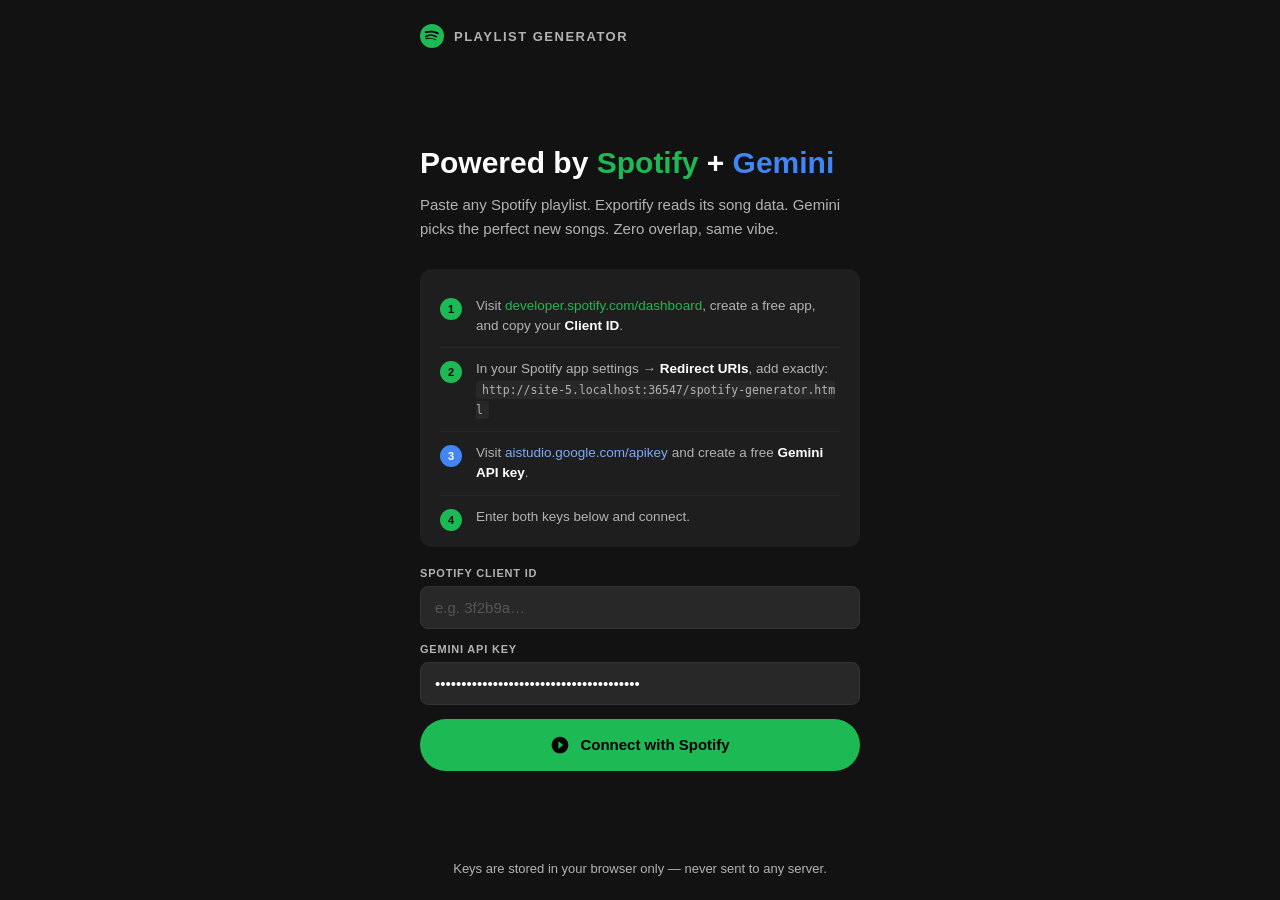
==== spotify-generator.html @ bce6cfad "Pre-populate default Gemini API key Seeds localStorage with the default key on first load so users d" ====
<!DOCTYPE html>
<html lang="en">
<head>
  <meta charset="UTF-8" />
  <meta name="viewport" content="width=device-width, initial-scale=1.0, maximum-scale=1.0" />
  <title>Spotify Playlist Generator</title>
  <style>
    :root {
      --green: #1DB954;
      --green-dark: #17a349;
      --blue: #4285f4;
      --bg: #121212;
      --surface: #1e1e1e;
      --surface2: #282828;
      --surface3: #333;
      --text: #ffffff;
      --text-muted: #b3b3b3;
      --radius: 12px;
    }

    * { box-sizing: border-box; margin: 0; padding: 0; }

    body {
      font-family: -apple-system, BlinkMacSystemFont, 'Segoe UI', Roboto, sans-serif;
      background: var(--bg);
      color: var(--text);
      min-height: 100vh;
      -webkit-font-smoothing: antialiased;
    }

    .screen {
      display: none;
      flex-direction: column;
      min-height: 100vh;
      padding: 24px 20px;
      max-width: 480px;
      margin: 0 auto;
    }
    .screen.active { display: flex; }

    .logo {
      display: flex;
      align-items: center;
      gap: 10px;
      margin-bottom: 8px;
    }
    .logo-text {
      font-size: 13px;
      font-weight: 700;
      letter-spacing: 1.5px;
      text-transform: uppercase;
      color: var(--text-muted);
    }

    .hero {
      flex: 1;
      display: flex;
      flex-direction: column;
      justify-content: center;
      padding: 24px 0;
    }
    .hero h1 {
      font-size: 30px;
      font-weight: 800;
      line-height: 1.15;
      margin-bottom: 12px;
    }
    .hero h1 .sp { color: var(--green); }
    .hero h1 .gm { color: var(--blue); }
    .hero p {
      color: var(--text-muted);
      font-size: 15px;
      line-height: 1.6;
      margin-bottom: 28px;
    }

    .btn {
      display: flex;
      align-items: center;
      justify-content: center;
      gap: 10px;
      width: 100%;
      padding: 16px 24px;
      border-radius: 50px;
      border: none;
      font-size: 15px;
      font-weight: 700;
      cursor: pointer;
      transition: transform 0.1s, opacity 0.2s, background 0.2s;
      -webkit-tap-highlight-color: transparent;
    }
    .btn:active { transform: scale(0.97); }
    .btn-green { background: var(--green); color: #000; }
    .btn-green:hover { background: var(--green-dark); }
    .btn-outline {
      background: transparent;
      color: var(--text);
      border: 2px solid var(--surface3);
    }
    .btn-outline:hover { border-color: var(--text-muted); }
    .btn:disabled { opacity: 0.4; cursor: not-allowed; }

    /* Setup card */
    .setup-card {
      background: var(--surface);
      border-radius: var(--radius);
      padding: 16px 20px;
      margin-bottom: 20px;
    }
    .setup-step {
      display: flex;
      gap: 14px;
      align-items: flex-start;
      padding: 11px 0;
      border-bottom: 1px solid var(--surface2);
    }
    .setup-step:last-child { border-bottom: none; padding-bottom: 0; }
    .step-num {
      width: 22px;
      height: 22px;
      border-radius: 50%;
      background: var(--green);
      color: #000;
      font-size: 11px;
      font-weight: 800;
      display: flex;
      align-items: center;
      justify-content: center;
      flex-shrink: 0;
      margin-top: 2px;
    }
    .step-num.blue { background: var(--blue); color: #fff; }
    .step-text { font-size: 13.5px; line-height: 1.5; color: var(--text-muted); }
    .step-text strong { color: var(--text); }
    .step-text a { color: var(--green); text-decoration: none; }
    .step-text a.blue-link { color: #7baaf7; }
    .step-text code {
      background: var(--surface2);
      padding: 2px 6px;
      border-radius: 4px;
      font-size: 11.5px;
      font-family: monospace;
      word-break: break-all;
    }

    .field { margin-bottom: 14px; }
    .field label {
      display: block;
      font-size: 11px;
      font-weight: 700;
      letter-spacing: 0.8px;
      text-transform: uppercase;
      color: var(--text-muted);
      margin-bottom: 7px;
    }
    .field input, .field select {
      width: 100%;
      background: var(--surface2);
      border: 1.5px solid var(--surface3);
      border-radius: 8px;
      color: var(--text);
      font-size: 15px;
      padding: 12px 14px;
      outline: none;
      transition: border-color 0.2s;
    }
    .field input:focus, .field select:focus { border-color: var(--green); }
    .field input::placeholder { color: #555; }

    /* Progress */
    .progress-wrap {
      background: var(--surface2);
      border-radius: 4px;
      overflow: hidden;
      height: 4px;
      margin-bottom: 10px;
      width: 100%;
    }
    .progress-bar {
      height: 100%;
      background: linear-gradient(90deg, var(--green), var(--blue));
      border-radius: 4px;
      transition: width 0.5s ease;
      width: 0%;
    }
    .progress-label {
      font-size: 13px;
      color: var(--text-muted);
      margin-bottom: 8px;
      min-height: 18px;
      text-align: center;
    }

    .spinner {
      width: 48px;
      height: 48px;
      border: 4px solid var(--surface2);
      border-top-color: var(--green);
      border-radius: 50%;
      animation: spin 0.8s linear infinite;
      margin: 32px auto 24px;
    }
    @keyframes spin { to { transform: rotate(360deg); } }

    /* Source badge row */
    .badge-row {
      display: flex;
      gap: 8px;
      align-items: center;
      margin-bottom: 16px;
      flex-wrap: wrap;
    }
    .badge {
      display: flex;
      align-items: center;
      gap: 5px;
      background: var(--surface2);
      border-radius: 50px;
      padding: 4px 10px 4px 6px;
      font-size: 11px;
      font-weight: 600;
      color: var(--text-muted);
    }
    .badge .dot {
      width: 8px; height: 8px; border-radius: 50%;
    }
    .badge .dot.green { background: var(--green); }
    .badge .dot.blue { background: var(--blue); }

    /* Track list */
    .section-title {
      font-size: 11px;
      font-weight: 700;
      letter-spacing: 1px;
      text-transform: uppercase;
      color: var(--text-muted);
      margin-bottom: 10px;
      margin-top: 22px;
    }
    .track-list { list-style: none; }
    .track-item {
      display: flex;
      align-items: center;
      gap: 12px;
      padding: 9px 0;
      border-bottom: 1px solid var(--surface2);
    }
    .track-item:last-child { border-bottom: none; }
    .track-num {
      font-size: 12px;
      color: var(--text-muted);
      width: 20px;
      text-align: right;
      flex-shrink: 0;
    }
    .track-art {
      width: 44px; height: 44px;
      border-radius: 4px;
      object-fit: cover;
      background: var(--surface3);
      flex-shrink: 0;
    }
    .track-art-placeholder {
      width: 44px; height: 44px;
      border-radius: 4px;
      background: var(--surface3);
      display: flex;
      align-items: center;
      justify-content: center;
      flex-shrink: 0;
    }
    .track-item.not-found .track-art-placeholder { background: #1a1a1a; border: 1px dashed var(--surface3); }
    .track-info { flex: 1; min-width: 0; }
    .track-name {
      font-size: 14px;
      font-weight: 600;
      white-space: nowrap;
      overflow: hidden;
      text-overflow: ellipsis;
    }
    .track-item.not-found .track-name { color: var(--text-muted); }
    .track-artist {
      font-size: 12px;
      color: var(--text-muted);
      white-space: nowrap;
      overflow: hidden;
      text-overflow: ellipsis;
      margin-top: 2px;
    }
    .track-duration { font-size: 12px; color: var(--text-muted); flex-shrink: 0; }
    .not-found-badge {
      font-size: 10px;
      color: #666;
      background: var(--surface2);
      border-radius: 4px;
      padding: 2px 6px;
      flex-shrink: 0;
    }

    /* Playlist header card */
    .playlist-card {
      background: var(--surface);
      border-radius: var(--radius);
      padding: 14px;
      display: flex;
      gap: 14px;
      align-items: center;
    }
    .playlist-art {
      width: 68px; height: 68px;
      border-radius: 8px;
      object-fit: cover;
      background: var(--surface3);
      flex-shrink: 0;
    }
    .playlist-info h2 { font-size: 17px; font-weight: 800; line-height: 1.2; margin-bottom: 4px; }
    .playlist-info p { font-size: 13px; color: var(--text-muted); }

    /* Vibe tags */
    .vibe-tags { display: flex; flex-wrap: wrap; gap: 7px; margin: 14px 0; }
    .vibe-tag {
      border-radius: 50px;
      padding: 4px 11px;
      font-size: 12px;
      font-weight: 600;
    }
    .vibe-tag.genre { background: var(--surface2); color: var(--green); }
    .vibe-tag.mood { background: var(--surface2); color: #7baaf7; }

    /* Gemini note */
    .gemini-note {
      background: rgba(66, 133, 244, 0.08);
      border: 1px solid rgba(66, 133, 244, 0.2);
      border-radius: 8px;
      padding: 10px 14px;
      font-size: 13px;
      color: #7baaf7;
      margin-bottom: 4px;
      display: flex;
      gap: 8px;
      align-items: flex-start;
    }

    /* Error */
    .error-banner {
      background: rgba(231, 76, 60, 0.12);
      border: 1px solid rgba(231, 76, 60, 0.35);
      border-radius: 8px;
      padding: 12px 16px;
      font-size: 13.5px;
      color: #ff7070;
      margin-bottom: 14px;
      display: none;
    }
    .error-banner.visible { display: block; }

    /* Toast */
    .toast {
      position: fixed;
      bottom: 24px;
      left: 50%;
      transform: translateX(-50%) translateY(100px);
      background: var(--green);
      color: #000;
      font-weight: 700;
      font-size: 14px;
      padding: 12px 24px;
      border-radius: 50px;
      transition: transform 0.3s ease;
      z-index: 999;
      white-space: nowrap;
    }
    .toast.show { transform: translateX(-50%) translateY(0); }

    .divider { height: 1px; background: var(--surface2); margin: 18px 0; }
    .text-center { text-align: center; }
    .text-muted { color: var(--text-muted); font-size: 13px; }
    .gap-10 { display: flex; flex-direction: column; gap: 10px; }

    .back-btn {
      background: none; border: none;
      color: var(--text-muted);
      font-size: 14px; cursor: pointer;
      display: flex; align-items: center; gap: 6px;
      padding: 0; margin-bottom: 20px;
    }
    .back-btn:hover { color: var(--text); }

    .scrollable { flex: 1; overflow-y: auto; -webkit-overflow-scrolling: touch; }

    .sticky-bottom {
      position: sticky;
      bottom: 0;
      background: linear-gradient(transparent, var(--bg) 30%);
      padding: 14px 0 24px;
      margin-top: 8px;
    }
    .result-actions { display: flex; flex-direction: column; gap: 10px; }
  </style>
</head>
<body>

<!-- ══════════════════════════════════════════════
     SCREEN 1: SETUP
═══════════════════════════════════════════════ -->
<div id="screen-setup" class="screen">
  <div class="logo">
    <svg width="24" height="24" viewBox="0 0 24 24" fill="none">
      <circle cx="12" cy="12" r="12" fill="#1DB954"/>
      <path d="M17.5 10.2c-3.2-1.9-8.4-2.1-11.4-1.1-.5.1-1-.1-1.2-.6-.1-.5.1-1 .6-1.2 3.5-1.1 9.2-.9 12.9 1.3.4.3.6.8.3 1.3-.3.4-.8.6-1.2.3zM17.2 13.1c-.2.4-.7.5-1.1.3-2.7-1.6-6.8-2.1-10-.1-.4.2-.9 0-1.1-.4-.2-.4 0-.9.4-1.1 3.6-2.2 8.2-1.6 11.3.2.4.2.5.7.5 1.1zM16 15.9c-.2.3-.6.4-.9.2-2.3-1.4-5.3-1.7-8.7-.9-.3.1-.7-.1-.8-.4-.1-.3.1-.7.4-.8 3.8-.8 7 .5 9.6 1 .3.2.5.6.4.9z" fill="#000"/>
    </svg>
    <span class="logo-text">Playlist Generator</span>
  </div>

  <div class="hero">
    <h1>Powered by <span class="sp">Spotify</span> + <span class="gm">Gemini</span></h1>
    <p>Paste any Spotify playlist. Exportify reads its song data. Gemini picks the perfect new songs. Zero overlap, same vibe.</p>

    <div id="setup-error" class="error-banner"></div>

    <div class="setup-card">
      <div class="setup-step">
        <div class="step-num">1</div>
        <div class="step-text">
          Visit <a href="https://developer.spotify.com/dashboard" target="_blank">developer.spotify.com/dashboard</a>, create a free app, and copy your <strong>Client ID</strong>.
        </div>
      </div>
      <div class="setup-step">
        <div class="step-num">2</div>
        <div class="step-text">
          In your Spotify app settings → <strong>Redirect URIs</strong>, add exactly:<br />
          <code id="redirect-uri-display"></code>
        </div>
      </div>
      <div class="setup-step">
        <div class="step-num blue">3</div>
        <div class="step-text">
          Visit <a class="blue-link" href="https://aistudio.google.com/apikey" target="_blank">aistudio.google.com/apikey</a> and create a free <strong>Gemini API key</strong>.
        </div>
      </div>
      <div class="setup-step">
        <div class="step-num">4</div>
        <div class="step-text">
          Enter both keys below and connect.
        </div>
      </div>
    </div>

    <div class="field">
      <label>Spotify Client ID</label>
      <input id="client-id-input" type="text" placeholder="e.g. 3f2b9a…"
        autocomplete="off" autocorrect="off" autocapitalize="none" spellcheck="false" />
    </div>

    <div class="field">
      <label>Gemini API Key</label>
      <input id="gemini-key-input" type="password" placeholder="AIza…"
        autocomplete="off" autocorrect="off" autocapitalize="none" spellcheck="false" />
    </div>

    <button class="btn btn-green" onclick="startAuth()">
      <svg width="20" height="20" viewBox="0 0 24 24" fill="currentColor"><path d="M12 2C6.48 2 2 6.48 2 12s4.48 10 10 10 10-4.48 10-10S17.52 2 12 2zm-2 14.5v-9l6 4.5-6 4.5z"/></svg>
      Connect with Spotify
    </button>
  </div>

  <p class="text-muted text-center">Keys are stored in your browser only — never sent to any server.</p>
</div>

<!-- ══════════════════════════════════════════════
     SCREEN 2: MAIN
═══════════════════════════════════════════════ -->
<div id="screen-main" class="screen">
  <div class="logo">
    <svg width="24" height="24" viewBox="0 0 24 24" fill="none">
      <circle cx="12" cy="12" r="12" fill="#1DB954"/>
      <path d="M17.5 10.2c-3.2-1.9-8.4-2.1-11.4-1.1-.5.1-1-.1-1.2-.6-.1-.5.1-1 .6-1.2 3.5-1.1 9.2-.9 12.9 1.3.4.3.6.8.3 1.3-.3.4-.8.6-1.2.3zM17.2 13.1c-.2.4-.7.5-1.1.3-2.7-1.6-6.8-2.1-10-.1-.4.2-.9 0-1.1-.4-.2-.4 0-.9.4-1.1 3.6-2.2 8.2-1.6 11.3.2.4.2.5.7.5 1.1zM16 15.9c-.2.3-.6.4-.9.2-2.3-1.4-5.3-1.7-8.7-.9-.3.1-.7-.1-.8-.4-.1-.3.1-.7.4-.8 3.8-.8 7 .5 9.6 1 .3.2.5.6.4.9z" fill="#000"/>
    </svg>
    <span class="logo-text">Playlist Generator</span>
  </div>

  <div class="hero">
    <h1>Paste your <span class="sp">Spotify</span> playlist</h1>
    <p>Exportify reads every song's genres and audio fingerprint. Gemini then picks fresh songs with the same feel.</p>

    <div id="main-error" class="error-banner"></div>

    <div class="field">
      <label>Playlist URL or ID</label>
      <input id="playlist-input" type="url"
        placeholder="https://open.spotify.com/playlist/…"
        autocomplete="off" autocorrect="off" autocapitalize="none" spellcheck="false" />
    </div>

    <div class="field">
      <label>New playlist size</label>
      <select id="playlist-size">
        <option value="15">15 songs</option>
        <option value="20">20 songs</option>
        <option value="30" selected>30 songs</option>
        <option value="50">50 songs</option>
      </select>
    </div>

    <button class="btn btn-green" onclick="generate()">
      <svg width="20" height="20" viewBox="0 0 24 24" fill="currentColor"><path d="M12 4V1L8 5l4 4V6c3.31 0 6 2.69 6 6 0 1.01-.25 1.97-.7 2.8l1.46 1.46C19.54 15.03 20 13.57 20 12c0-4.42-3.58-8-8-8zm0 14c-3.31 0-6-2.69-6-6 0-1.01.25-1.97.7-2.8L5.24 7.74C4.46 8.97 4 10.43 4 12c0 4.42 3.58 8 8 8v3l4-4-4-4v3z"/></svg>
      Generate with Gemini
    </button>
  </div>

  <div class="divider"></div>
  <button class="btn btn-outline" onclick="logout()">Disconnect Account</button>
  <br />
  <p class="text-muted text-center">Logged in as <span id="user-display">…</span></p>
</div>

<!-- ══════════════════════════════════════════════
     SCREEN 3: LOADING
═══════════════════════════════════════════════ -->
<div id="screen-loading" class="screen">
  <div style="flex:1;display:flex;flex-direction:column;justify-content:center;align-items:center;">
    <div class="spinner"></div>
    <h2 style="font-size:19px;margin-bottom:16px;text-align:center;">Working on it…</h2>
    <div class="progress-wrap"><div id="progress-bar" class="progress-bar"></div></div>
    <p id="progress-label" class="progress-label">Starting…</p>
  </div>
</div>

<!-- ══════════════════════════════════════════════
     SCREEN 4: RESULTS
═══════════════════════════════════════════════ -->
<div id="screen-results" class="screen" style="padding-bottom:0">
  <button class="back-btn" onclick="showScreen('main')">
    <svg width="16" height="16" viewBox="0 0 24 24" fill="currentColor"><path d="M20 11H7.83l5.59-5.59L12 4l-8 8 8 8 1.41-1.41L7.83 13H20v-2z"/></svg>
    Back
  </button>

  <div class="scrollable">
    <div class="section-title">Original Playlist</div>
    <div id="source-playlist-card" class="playlist-card"></div>

    <div class="badge-row" style="margin-top:14px">
      <span class="badge"><span class="dot green"></span>Exportify data</span>
      <span class="badge"><span class="dot blue"></span>Gemini recommendations</span>
    </div>

    <div class="section-title">Detected Vibe</div>
    <div id="vibe-tags" class="vibe-tags"></div>

    <div class="section-title">Your New Playlist (<span id="result-count">0</span> songs)</div>
    <div id="result-error" class="error-banner"></div>
    <div id="gemini-note" class="gemini-note" style="display:none">
      <svg width="16" height="16" viewBox="0 0 24 24" fill="currentColor" style="flex-shrink:0;margin-top:1px"><path d="M12 2C6.48 2 2 6.48 2 12s4.48 10 10 10 10-4.48 10-10S17.52 2 12 2zm1 15h-2v-6h2v6zm0-8h-2V7h2v2z"/></svg>
      <span id="gemini-note-text"></span>
    </div>
    <ul id="result-track-list" class="track-list"></ul>

    <div class="sticky-bottom">
      <div class="result-actions">
        <button class="btn btn-green" id="save-btn" onclick="savePlaylist()">
          <svg width="18" height="18" viewBox="0 0 24 24" fill="currentColor"><path d="M17 3H5c-1.11 0-2 .9-2 2v14c0 1.1.89 2 2 2h14c1.1 0 2-.9 2-2V7l-4-4zm-5 16c-1.66 0-3-1.34-3-3s1.34-3 3-3 3 1.34 3 3-1.34 3-3 3zm3-10H5V5h10v4z"/></svg>
          Save to Spotify
        </button>
        <button class="btn btn-outline" onclick="generate()">
          <svg width="18" height="18" viewBox="0 0 24 24" fill="currentColor"><path d="M12 4V1L8 5l4 4V6c3.31 0 6 2.69 6 6 0 1.01-.25 1.97-.7 2.8l1.46 1.46C19.54 15.03 20 13.57 20 12c0-4.42-3.58-8-8-8zm0 14c-3.31 0-6-2.69-6-6 0-1.01.25-1.97.7-2.8L5.24 7.74C4.46 8.97 4 10.43 4 12c0 4.42 3.58 8 8 8v3l4-4-4-4v3z"/></svg>
          Regenerate
        </button>
      </div>
    </div>
  </div>
</div>

<div id="toast" class="toast"></div>

<script>
// ══════════════════════════════════════════════
//  Constants
// ══════════════════════════════════════════════
const SCOPES = [
  'playlist-read-private',
  'playlist-read-collaborative',
  'playlist-modify-public',
  'playlist-modify-private',
  'user-read-private',
  'user-read-email',
].join(' ');

const REDIRECT_URI = window.location.origin + window.location.pathname;
const SP_API = 'https://api.spotify.com/v1';
const GEMINI_MODEL = 'gemini-2.0-flash';

let appState = {
  userId: null,
  sourcePlaylist: null,
  generatedTracks: [],   // Spotify track objects (found ones)
  allRecommended: [],    // raw Gemini output [{title,artist}]
};

// ══════════════════════════════════════════════
//  Screen management
// ══════════════════════════════════════════════
function showScreen(id) {
  document.querySelectorAll('.screen').forEach(s => s.classList.remove('active'));
  document.getElementById('screen-' + id).classList.add('active');
  window.scrollTo(0, 0);
}

// ══════════════════════════════════════════════
//  PKCE helpers
// ══════════════════════════════════════════════
function b64url(buf) {
  return btoa(String.fromCharCode(...new Uint8Array(buf)))
    .replace(/\+/g, '-').replace(/\//g, '_').replace(/=/g, '');
}
async function codeVerifier() { return b64url(crypto.getRandomValues(new Uint8Array(64))); }
async function codeChallenge(v) {
  return b64url(await crypto.subtle.digest('SHA-256', new TextEncoder().encode(v)));
}

// ══════════════════════════════════════════════
//  Spotify Auth (PKCE)
// ══════════════════════════════════════════════
async function startAuth() {
  const clientId = document.getElementById('client-id-input').value.trim();
  const geminiKey = document.getElementById('gemini-key-input').value.trim();
  clearError('setup-error');

  if (!clientId) { showError('setup-error', 'Please enter your Spotify Client ID.'); return; }
  if (!geminiKey) { showError('setup-error', 'Please enter your Gemini API Key.'); return; }

  localStorage.setItem('sp_client_id', clientId);
  localStorage.setItem('gemini_api_key', geminiKey);

  const verifier = await codeVerifier();
  const challenge = await codeChallenge(verifier);
  const st = b64url(crypto.getRandomValues(new Uint8Array(16)));
  sessionStorage.setItem('sp_verifier', verifier);
  sessionStorage.setItem('sp_state', st);

  const p = new URLSearchParams({
    client_id: clientId, response_type: 'code', redirect_uri: REDIRECT_URI,
    scope: SCOPES, state: st, code_challenge_method: 'S256', code_challenge: challenge,
  });
  window.location.href = 'https://accounts.spotify.com/authorize?' + p;
}

async function exchangeCode(code) {
  const res = await fetch('https://accounts.spotify.com/api/token', {
    method: 'POST',
    headers: { 'Content-Type': 'application/x-www-form-urlencoded' },
    body: new URLSearchParams({
      client_id: localStorage.getItem('sp_client_id'),
      grant_type: 'authorization_code',
      code, redirect_uri: REDIRECT_URI,
      code_verifier: sessionStorage.getItem('sp_verifier'),
    }),
  });
  if (!res.ok) throw new Error('Token exchange failed');
  return res.json();
}

async function doRefresh(refreshTok) {
  const res = await fetch('https://accounts.spotify.com/api/token', {
    method: 'POST',
    headers: { 'Content-Type': 'application/x-www-form-urlencoded' },
    body: new URLSearchParams({
      grant_type: 'refresh_token', refresh_token: refreshTok,
      client_id: localStorage.getItem('sp_client_id'),
    }),
  });
  if (!res.ok) throw new Error('Token refresh failed');
  return res.json();
}

function saveTokens(data) {
  localStorage.setItem('sp_access_token', data.access_token);
  if (data.refresh_token) localStorage.setItem('sp_refresh_token', data.refresh_token);
  localStorage.setItem('sp_token_expires', Date.now() + data.expires_in * 1000);
}

async function getToken() {
  if (Date.now() < parseInt(localStorage.getItem('sp_token_expires') || 0) - 30000) {
    return localStorage.getItem('sp_access_token');
  }
  const rt = localStorage.getItem('sp_refresh_token');
  if (!rt) return null;
  const data = await doRefresh(rt);
  saveTokens(data);
  return data.access_token;
}

function logout() {
  ['sp_access_token', 'sp_refresh_token', 'sp_token_expires'].forEach(k => localStorage.removeItem(k));
  showScreen('setup');
}

// ══════════════════════════════════════════════
//  Spotify API wrapper
// ══════════════════════════════════════════════
async function spApi(path, opts = {}) {
  const token = await getToken();
  if (!token) throw new Error('Not authenticated');
  const res = await fetch(SP_API + path, {
    ...opts,
    headers: { Authorization: 'Bearer ' + token, 'Content-Type': 'application/json', ...(opts.headers || {}) },
  });
  if (res.status === 401) { logout(); throw new Error('Session expired — please reconnect.'); }
  if (!res.ok) {
    const e = await res.json().catch(() => ({}));
    throw new Error(e.error?.message || `Spotify API error ${res.status}`);
  }
  if (res.status === 204) return null;
  return res.json();
}

// ══════════════════════════════════════════════
//  Exportify — fetch rich CSV playlist data
// ══════════════════════════════════════════════
async function fetchFromExportify(playlistId) {
  const token = await getToken();
  const res = await fetch(`https://exportify.net/api/playlists/${playlistId}/tracks`, {
    headers: { Authorization: 'Bearer ' + token },
  });
  if (!res.ok) throw new Error(`Exportify responded with ${res.status}`);
  return res.text();
}

// Proper CSV parser (handles quoted fields with commas/newlines)
function parseCSV(csv) {
  const rows = [];
  let field = '', row = [], inQuotes = false;
  for (let i = 0; i < csv.length; i++) {
    const ch = csv[i], next = csv[i + 1];
    if (inQuotes) {
      if (ch === '"' && next === '"') { field += '"'; i++; }
      else if (ch === '"') { inQuotes = false; }
      else { field += ch; }
    } else {
      if (ch === '"') { inQuotes = true; }
      else if (ch === ',') { row.push(field); field = ''; }
      else if (ch === '\n') { row.push(field); rows.push(row); row = []; field = ''; }
      else if (ch === '\r') { /* skip */ }
      else { field += ch; }
    }
  }
  if (field || row.length) { row.push(field); rows.push(row); }
  return rows;
}

function exportifyCSVToTracks(csv) {
  const rows = parseCSV(csv.trim());
  if (rows.length < 2) return [];
  const headers = rows[0].map(h => h.trim());
  const idx = h => headers.indexOf(h);

  return rows.slice(1).map(row => ({
    spotifyUri:      row[idx('Spotify URI')] || '',
    trackName:       row[idx('Track Name')] || '',
    artists:         row[idx('Artist Name(s)')] || '',
    albumName:       row[idx('Album Name')] || '',
    durationMs:      parseInt(row[idx('Track Duration (ms)')]) || 0,
    genres:          row[idx('Genres')] || '',
    danceability:    parseFloat(row[idx('Danceability')]) || 0,
    energy:          parseFloat(row[idx('Energy')]) || 0,
    valence:         parseFloat(row[idx('Valence')]) || 0,
    acousticness:    parseFloat(row[idx('Acousticness')]) || 0,
    tempo:           parseFloat(row[idx('Tempo')]) || 0,
    speechiness:     parseFloat(row[idx('Speechiness')]) || 0,
    instrumentalness: parseFloat(row[idx('Instrumentalness')]) || 0,
    popularity:      parseInt(row[idx('Popularity')]) || 0,
  })).filter(t => t.trackName);
}

// Fallback: get tracks + audio features directly from Spotify
async function fallbackGetTracks(playlistId) {
  let tracks = [], url = `/playlists/${playlistId}/tracks?limit=50&fields=next,items(track(id,name,artists,album,duration_ms,uri))`;
  while (url) {
    const data = await spApi(url);
    const valid = (data.items || []).filter(i => i.track?.id);
    tracks = tracks.concat(valid.map(i => i.track));
    url = data.next ? data.next.replace(SP_API, '') : null;
  }
  // Get audio features for first 100
  const ids = tracks.slice(0, 100).map(t => t.id);
  const featData = await spApi('/audio-features?ids=' + ids.join(','));
  const featMap = {};
  (featData.audio_features || []).filter(Boolean).forEach(f => { featMap[f.id] = f; });

  return tracks.map(t => {
    const f = featMap[t.id] || {};
    return {
      spotifyUri:      t.uri,
      trackName:       t.name,
      artists:         t.artists.map(a => a.name).join(', '),
      albumName:       t.album?.name || '',
      durationMs:      t.duration_ms,
      genres:          '',
      danceability:    f.danceability || 0,
      energy:          f.energy || 0,
      valence:         f.valence || 0,
      acousticness:    f.acousticness || 0,
      tempo:           f.tempo || 0,
      speechiness:     f.speechiness || 0,
      instrumentalness: f.instrumentalness || 0,
      popularity:      t.popularity || 0,
    };
  });
}

// ══════════════════════════════════════════════
//  Song analysis helpers
// ══════════════════════════════════════════════
function avg(arr) { return arr.length ? arr.reduce((a, b) => a + b, 0) / arr.length : 0; }

function topGenres(tracks, n = 6) {
  const counts = {};
  tracks.forEach(t => {
    if (!t.genres) return;
    t.genres.split(',').forEach(g => {
      g = g.trim().toLowerCase();
      if (g) counts[g] = (counts[g] || 0) + 1;
    });
  });
  return Object.entries(counts)
    .sort((a, b) => b[1] - a[1])
    .slice(0, n)
    .map(([g]) => g);
}

function moodLabels(tracks) {
  const labels = [];
  const e = avg(tracks.map(t => t.energy));
  const d = avg(tracks.map(t => t.danceability));
  const v = avg(tracks.map(t => t.valence));
  const ac = avg(tracks.map(t => t.acousticness));
  const ins = avg(tracks.map(t => t.instrumentalness));
  const bpm = avg(tracks.map(t => t.tempo));
  if (e > 0.7) labels.push('High Energy');
  else if (e < 0.4) labels.push('Chill');
  if (d > 0.7) labels.push('Danceable');
  if (v > 0.7) labels.push('Upbeat');
  else if (v < 0.35) labels.push('Melancholic');
  if (ac > 0.6) labels.push('Acoustic');
  if (ins > 0.5) labels.push('Instrumental');
  if (bpm > 130) labels.push('Fast Tempo');
  else if (bpm < 85) labels.push('Slow Tempo');
  return labels;
}

// ══════════════════════════════════════════════
//  Gemini recommendations
// ══════════════════════════════════════════════
async function askGemini(tracks, playlistName, desiredCount) {
  const apiKey = localStorage.getItem('gemini_api_key');
  if (!apiKey) throw new Error('Gemini API key not found. Please reconnect.');

  // Build a concise song list for the prompt (cap at 60 songs to keep tokens reasonable)
  const sample = tracks.slice(0, 60);
  const songList = sample.map((t, i) => {
    const genres = t.genres ? ` | Genres: ${t.genres.split(',').slice(0,3).map(g=>g.trim()).join(', ')}` : '';
    const features = [
      t.energy      ? `Energy: ${t.energy.toFixed(2)}` : '',
      t.danceability ? `Dance: ${t.danceability.toFixed(2)}` : '',
      t.valence      ? `Mood: ${t.valence.toFixed(2)}` : '',
      t.tempo        ? `${Math.round(t.tempo)} BPM` : '',
    ].filter(Boolean).join(' | ');
    return `${i + 1}. "${t.trackName}" by ${t.artists}${genres}${features ? ' | ' + features : ''}`;
  }).join('\n');

  const avoidList = tracks.map(t => `"${t.trackName}" by ${t.artists}`).join('; ');

  const prompt = `You are an expert music curator. Analyze this Spotify playlist and recommend ${desiredCount} songs with a very similar vibe.

Playlist name: "${playlistName}"

Songs in this playlist:
${songList}

Your task:
- Recommend exactly ${desiredCount} real, existing songs
- Do NOT include any song that appears in the playlist above
- Match the genres, energy level, mood (valence), tempo, and overall feel
- Include a variety of artists (avoid repeating artists already in the list)
- All songs must be real and available on Spotify

Songs to strictly avoid (already in playlist): ${avoidList.slice(0, 2000)}

Return ONLY a valid JSON array — no markdown, no explanation, no extra text:
[{"title": "Song Title", "artist": "Artist Name"}, ...]`;

  const res = await fetch(
    `https://generativelanguage.googleapis.com/v1beta/models/${GEMINI_MODEL}:generateContent?key=${apiKey}`,
    {
      method: 'POST',
      headers: { 'Content-Type': 'application/json' },
      body: JSON.stringify({
        contents: [{ parts: [{ text: prompt }] }],
        generationConfig: {
          temperature: 0.9,
          maxOutputTokens: 4096,
        },
      }),
    }
  );

  if (!res.ok) {
    const err = await res.json().catch(() => ({}));
    throw new Error('Gemini error: ' + (err.error?.message || res.status));
  }

  const data = await res.json();
  const text = data.candidates?.[0]?.content?.parts?.[0]?.text || '';

  // Extract JSON array from response (handle markdown code fences)
  const jsonMatch = text.match(/\[[\s\S]*\]/);
  if (!jsonMatch) throw new Error('Gemini returned an unexpected format. Try again.');

  const recs = JSON.parse(jsonMatch[0]);
  if (!Array.isArray(recs)) throw new Error('Invalid response from Gemini.');
  return recs.filter(r => r.title && r.artist);
}

// ══════════════════════════════════════════════
//  Search Spotify for recommended songs
// ══════════════════════════════════════════════
async function searchSpotify(title, artist) {
  const q = encodeURIComponent(`track:${title} artist:${artist}`);
  const data = await spApi(`/search?q=${q}&type=track&limit=1`);
  return data?.tracks?.items?.[0] || null;
}

async function resolveRecommendations(recs, setProgress, startPct, endPct) {
  const found = [], notFound = [];
  for (let i = 0; i < recs.length; i++) {
    const r = recs[i];
    const pct = startPct + ((i + 1) / recs.length) * (endPct - startPct);
    setProgress(Math.round(pct), `Finding "${r.title}" on Spotify… (${i + 1}/${recs.length})`);
    try {
      const track = await searchSpotify(r.title, r.artist);
      if (track) found.push(track);
      else notFound.push(r);
    } catch (_) {
      notFound.push(r);
    }
  }
  return { found, notFound };
}

// ══════════════════════════════════════════════
//  Parsing helpers
// ══════════════════════════════════════════════
function parsePlaylistId(input) {
  input = input.trim();
  const urlM = input.match(/playlist\/([A-Za-z0-9]+)/);
  if (urlM) return urlM[1];
  const uriM = input.match(/spotify:playlist:([A-Za-z0-9]+)/);
  if (uriM) return uriM[1];
  if (/^[A-Za-z0-9]{15,30}$/.test(input)) return input;
  return null;
}

function msToMin(ms) {
  const s = Math.round(ms / 1000);
  return `${Math.floor(s / 60)}:${String(s % 60).padStart(2, '0')}`;
}

function escHtml(str) {
  return String(str).replace(/&/g,'&amp;').replace(/</g,'&lt;').replace(/>/g,'&gt;').replace(/"/g,'&quot;');
}

// ══════════════════════════════════════════════
//  UI helpers
// ══════════════════════════════════════════════
function showError(id, msg) {
  const el = document.getElementById(id);
  el.textContent = msg; el.classList.add('visible');
}
function clearError(id) {
  const el = document.getElementById(id);
  el.textContent = ''; el.classList.remove('visible');
}
function setProgress(pct, label) {
  document.getElementById('progress-bar').style.width = pct + '%';
  document.getElementById('progress-label').textContent = label;
}
function showToast(msg) {
  const t = document.getElementById('toast');
  t.textContent = msg; t.classList.add('show');
  setTimeout(() => t.classList.remove('show'), 3500);
}

function renderSourceCard(playlist) {
  const img = playlist.images?.[0]?.url;
  const count = playlist.tracks?.total || 0;
  document.getElementById('source-playlist-card').innerHTML = `
    ${img ? `<img class="playlist-art" src="${escHtml(img)}" alt="" />` : ''}
    <div class="playlist-info">
      <h2>${escHtml(playlist.name)}</h2>
      <p>${escHtml(playlist.owner?.display_name || '')} · ${count} songs</p>
    </div>`;
}

function renderVibeTags(tracks) {
  const genres = topGenres(tracks);
  const moods  = moodLabels(tracks);
  const tags   = [
    ...genres.map(g => `<span class="vibe-tag genre">${escHtml(g)}</span>`),
    ...moods.map(m => `<span class="vibe-tag mood">${escHtml(m)}</span>`),
  ];
  document.getElementById('vibe-tags').innerHTML = tags.length
    ? tags.join('')
    : '<span class="vibe-tag mood">Balanced</span>';
}

function renderTrackList(found, notFound) {
  const list = document.getElementById('result-track-list');
  list.innerHTML = '';

  found.forEach((track, i) => {
    const img = track.album?.images?.[0]?.url;
    const artist = track.artists.map(a => a.name).join(', ');
    const li = document.createElement('li');
    li.className = 'track-item';
    li.innerHTML = `
      <span class="track-num">${i + 1}</span>
      ${img
        ? `<img class="track-art" src="${escHtml(img)}" alt="" loading="lazy" />`
        : `<div class="track-art-placeholder"><svg width="18" height="18" viewBox="0 0 24 24" fill="#555"><path d="M12 3v10.55c-.59-.34-1.27-.55-2-.55-2.21 0-4 1.79-4 4s1.79 4 4 4 4-1.79 4-4V7h4V3h-6z"/></svg></div>`}
      <div class="track-info">
        <div class="track-name">${escHtml(track.name)}</div>
        <div class="track-artist">${escHtml(artist)}</div>
      </div>
      <span class="track-duration">${msToMin(track.duration_ms)}</span>`;
    list.appendChild(li);
  });

  // Show not-found songs as greyed-out entries
  notFound.forEach((r, i) => {
    const li = document.createElement('li');
    li.className = 'track-item not-found';
    li.innerHTML = `
      <span class="track-num">${found.length + i + 1}</span>
      <div class="track-art-placeholder">
        <svg width="18" height="18" viewBox="0 0 24 24" fill="#444"><path d="M12 2C6.48 2 2 6.48 2 12s4.48 10 10 10 10-4.48 10-10S17.52 2 12 2zm1 15h-2v-2h2v2zm0-4h-2V7h2v6z"/></svg>
      </div>
      <div class="track-info">
        <div class="track-name">${escHtml(r.title)}</div>
        <div class="track-artist">${escHtml(r.artist)}</div>
      </div>
      <span class="not-found-badge">not found</span>`;
    list.appendChild(li);
  });
}

// ══════════════════════════════════════════════
//  Main generate flow
// ══════════════════════════════════════════════
async function generate() {
  const input = document.getElementById('playlist-input').value;
  const desiredSize = parseInt(document.getElementById('playlist-size').value);
  clearError('main-error');
  clearError('result-error');

  const playlistId = parsePlaylistId(input);
  if (!playlistId) {
    showError('main-error', 'Please enter a valid Spotify playlist URL or ID.');
    return;
  }

  showScreen('loading');
  setProgress(5, 'Fetching playlist…');

  try {
    // 1. Playlist metadata
    const playlist = await spApi(`/playlists/${playlistId}?fields=id,name,images,owner,tracks(total)`);
    appState.sourcePlaylist = playlist;
    renderSourceCard(playlist);
    setProgress(12, `Found "${playlist.name}" — reading song data via Exportify…`);

    // 2. Try Exportify for rich CSV; fall back to direct Spotify API
    let tracks;
    let usedExportify = true;
    try {
      const csv = await fetchFromExportify(playlistId);
      tracks = exportifyCSVToTracks(csv);
      if (tracks.length === 0) throw new Error('Empty CSV from Exportify');
    } catch (exportifyErr) {
      console.warn('Exportify failed, falling back to Spotify API:', exportifyErr);
      usedExportify = false;
      setProgress(15, 'Exportify unavailable — using Spotify API directly…');
      tracks = await fallbackGetTracks(playlistId);
    }

    if (tracks.length === 0) throw new Error('This playlist appears to be empty.');
    setProgress(35, `Analysed ${tracks.length} songs via ${usedExportify ? 'Exportify' : 'Spotify'}. Detecting vibe…`);

    renderVibeTags(tracks);
    setProgress(42, 'Asking Gemini for recommendations…');

    // 3. Ask Gemini
    const geminiRecs = await askGemini(tracks, playlist.name, desiredSize);
    appState.allRecommended = geminiRecs;
    setProgress(65, `Gemini suggested ${geminiRecs.length} songs. Looking them up on Spotify…`);

    // 4. Resolve each recommendation against Spotify search
    const { found, notFound } = await resolveRecommendations(
      geminiRecs, setProgress, 65, 95
    );
    appState.generatedTracks = found;

    // Render
    renderTrackList(found, notFound);
    document.getElementById('result-count').textContent = found.length + notFound.length;

    const noteEl = document.getElementById('gemini-note');
    const noteText = document.getElementById('gemini-note-text');
    if (notFound.length > 0) {
      noteText.textContent = `${notFound.length} Gemini suggestion${notFound.length > 1 ? 's' : ''} couldn't be found on Spotify (shown greyed out below) — they won't be saved.`;
      noteEl.style.display = 'flex';
    } else {
      noteEl.style.display = 'none';
    }

    if (!usedExportify) {
      showError('result-error',
        'Note: Exportify was unreachable (CORS), so genre data was not available. Gemini still used audio features to recommend songs.'
      );
      document.getElementById('result-error').classList.add('visible');
    }

    setProgress(100, 'Done!');
    await new Promise(r => setTimeout(r, 350));
    showScreen('results');

  } catch (err) {
    console.error(err);
    showScreen('main');
    showError('main-error', err.message);
  }
}

// ══════════════════════════════════════════════
//  Save to Spotify
// ══════════════════════════════════════════════
async function savePlaylist() {
  const btn = document.getElementById('save-btn');
  btn.disabled = true;
  btn.textContent = 'Saving…';
  clearError('result-error');

  try {
    const name = `${appState.sourcePlaylist.name} — Gemini Remix`;
    const desc = `Generated by Spotify Playlist Generator using Gemini AI. Similar vibe to "${appState.sourcePlaylist.name}" — all new songs.`;

    const newPl = await spApi(`/users/${appState.userId}/playlists`, {
      method: 'POST',
      body: JSON.stringify({ name, description: desc, public: false }),
    });

    const uris = appState.generatedTracks.map(t => t.uri);
    for (let i = 0; i < uris.length; i += 100) {
      await spApi(`/playlists/${newPl.id}/tracks`, {
        method: 'POST',
        body: JSON.stringify({ uris: uris.slice(i, i + 100) }),
      });
    }

    showToast('Saved to your Spotify!');
    btn.innerHTML = `<svg width="18" height="18" viewBox="0 0 24 24" fill="currentColor"><path d="M9 16.17L4.83 12l-1.42 1.41L9 19 21 7l-1.41-1.41L9 16.17z"/></svg> Saved!`;

  } catch (err) {
    showError('result-error', 'Save failed: ' + err.message);
    btn.disabled = false;
    btn.innerHTML = `<svg width="18" height="18" viewBox="0 0 24 24" fill="currentColor"><path d="M17 3H5c-1.11 0-2 .9-2 2v14c0 1.1.89 2 2 2h14c1.1 0 2-.9 2-2V7l-4-4zm-5 16c-1.66 0-3-1.34-3-3s1.34-3 3-3 3 1.34 3 3-1.34 3-3 3zm3-10H5V5h10v4z"/></svg> Save to Spotify`;
  }
}

// ══════════════════════════════════════════════
//  Bootstrap
// ══════════════════════════════════════════════
document.addEventListener('DOMContentLoaded', async () => {
  document.getElementById('redirect-uri-display').textContent = REDIRECT_URI;

  // Pre-fill saved keys (seed default Gemini key if none stored yet)
  const DEFAULT_GEMINI_KEY = 'AIzaSyDMQy-j3SEkNT646queI52RaJgUiyTi_RM';
  if (!localStorage.getItem('gemini_api_key')) {
    localStorage.setItem('gemini_api_key', DEFAULT_GEMINI_KEY);
  }
  const savedClientId = localStorage.getItem('sp_client_id');
  const savedGeminiKey = localStorage.getItem('gemini_api_key');
  if (savedClientId) document.getElementById('client-id-input').value = savedClientId;
  if (savedGeminiKey) document.getElementById('gemini-key-input').value = savedGeminiKey;

  const params = new URLSearchParams(window.location.search);
  const code = params.get('code');
  const returnedState = params.get('state');
  const error = params.get('error');

  if (code || error) window.history.replaceState({}, '', window.location.pathname);

  if (error) { showScreen('setup'); showError('setup-error', 'Spotify denied access: ' + error); return; }

  if (code) {
    if (returnedState !== sessionStorage.getItem('sp_state')) {
      showScreen('setup'); showError('setup-error', 'State mismatch — please try again.'); return;
    }
    try {
      saveTokens(await exchangeCode(code));
      sessionStorage.removeItem('sp_verifier');
      sessionStorage.removeItem('sp_state');
    } catch (err) {
      showScreen('setup'); showError('setup-error', 'Login failed: ' + err.message); return;
    }
  }

  // Check for existing valid session
  try {
    const token = await getToken();
    if (token) {
      const me = await spApi('/me');
      appState.userId = me.id;
      document.getElementById('user-display').textContent = me.display_name || me.id;
      showScreen('main');
      return;
    }
  } catch (_) {}

  showScreen('setup');
});

document.addEventListener('keydown', e => {
  if (e.key !== 'Enter') return;
  const active = document.querySelector('.screen.active')?.id;
  if (active === 'screen-setup') startAuth();
  if (active === 'screen-main') generate();
});
</script>
</body>
</html>
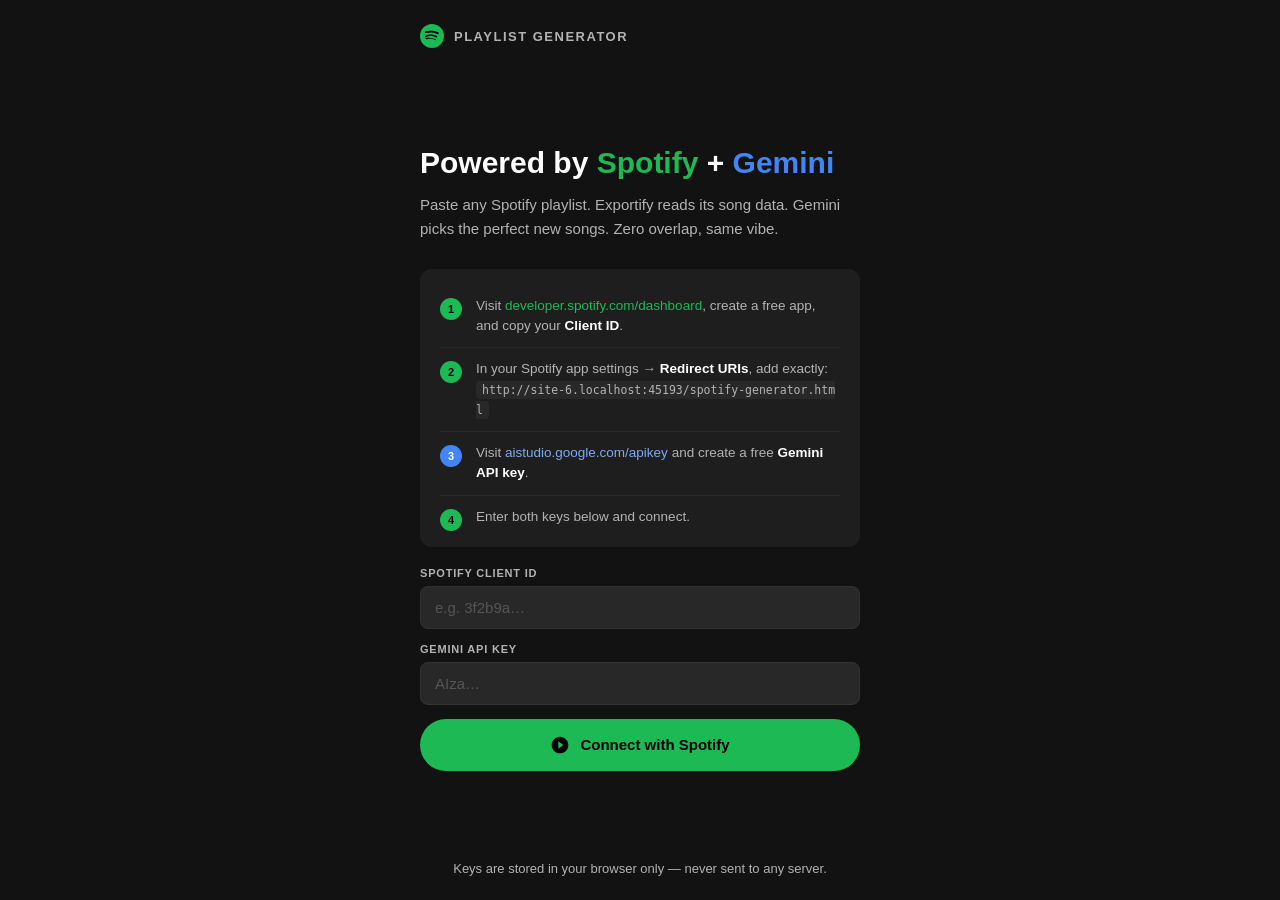
==== commit 1890250c: "Remove hardcoded Gemini API key from source Key must be entered manually on the setup screen and is " ====
--- a/spotify-generator.html
+++ b/spotify-generator.html
@@ -1181,11 +1181,7 @@
 document.addEventListener('DOMContentLoaded', async () => {
   document.getElementById('redirect-uri-display').textContent = REDIRECT_URI;
 
-  // Pre-fill saved keys (seed default Gemini key if none stored yet)
-  const DEFAULT_GEMINI_KEY = 'AIzaSyDMQy-j3SEkNT646queI52RaJgUiyTi_RM';
-  if (!localStorage.getItem('gemini_api_key')) {
-    localStorage.setItem('gemini_api_key', DEFAULT_GEMINI_KEY);
-  }
+  // Pre-fill saved keys
   const savedClientId = localStorage.getItem('sp_client_id');
   const savedGeminiKey = localStorage.getItem('gemini_api_key');
   if (savedClientId) document.getElementById('client-id-input').value = savedClientId;
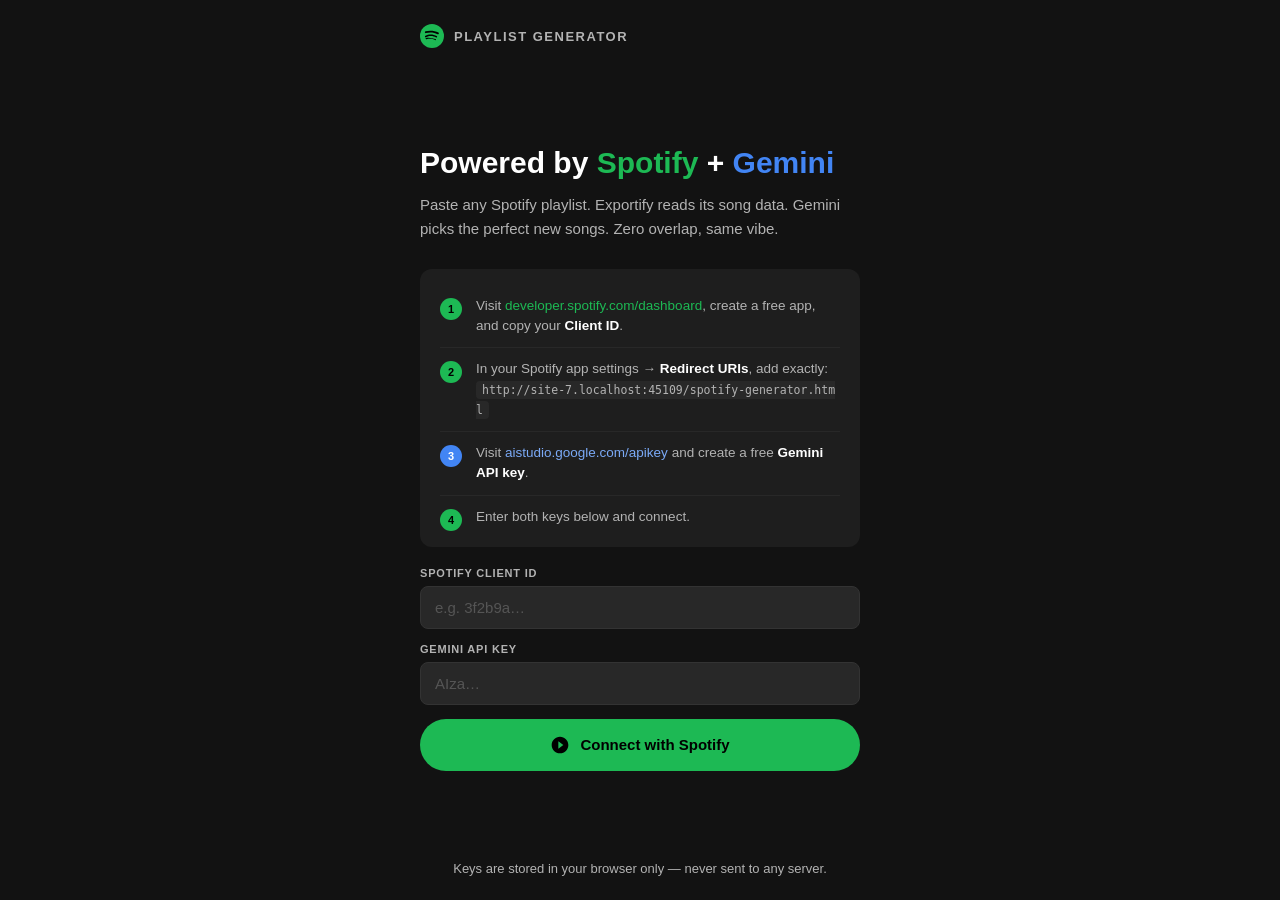
==== commit a55617ae: "Remove deprecated /audio-features endpoint causing 403 forbidden error" ====
--- a/spotify-generator.html
+++ b/spotify-generator.html
@@ -780,31 +780,22 @@
     tracks = tracks.concat(valid.map(i => i.track));
     url = data.next ? data.next.replace(SP_API, '') : null;
   }
-  // Get audio features for first 100
-  const ids = tracks.slice(0, 100).map(t => t.id);
-  const featData = await spApi('/audio-features?ids=' + ids.join(','));
-  const featMap = {};
-  (featData.audio_features || []).filter(Boolean).forEach(f => { featMap[f.id] = f; });
-
-  return tracks.map(t => {
-    const f = featMap[t.id] || {};
-    return {
-      spotifyUri:      t.uri,
-      trackName:       t.name,
-      artists:         t.artists.map(a => a.name).join(', '),
-      albumName:       t.album?.name || '',
-      durationMs:      t.duration_ms,
-      genres:          '',
-      danceability:    f.danceability || 0,
-      energy:          f.energy || 0,
-      valence:         f.valence || 0,
-      acousticness:    f.acousticness || 0,
-      tempo:           f.tempo || 0,
-      speechiness:     f.speechiness || 0,
-      instrumentalness: f.instrumentalness || 0,
-      popularity:      t.popularity || 0,
-    };
-  });
+  return tracks.map(t => ({
+    spotifyUri:      t.uri,
+    trackName:       t.name,
+    artists:         t.artists.map(a => a.name).join(', '),
+    albumName:       t.album?.name || '',
+    durationMs:      t.duration_ms,
+    genres:          '',
+    danceability:    0,
+    energy:          0,
+    valence:         0,
+    acousticness:    0,
+    tempo:           0,
+    speechiness:     0,
+    instrumentalness: 0,
+    popularity:      t.popularity || 0,
+  }));
 }
 
 // ══════════════════════════════════════════════
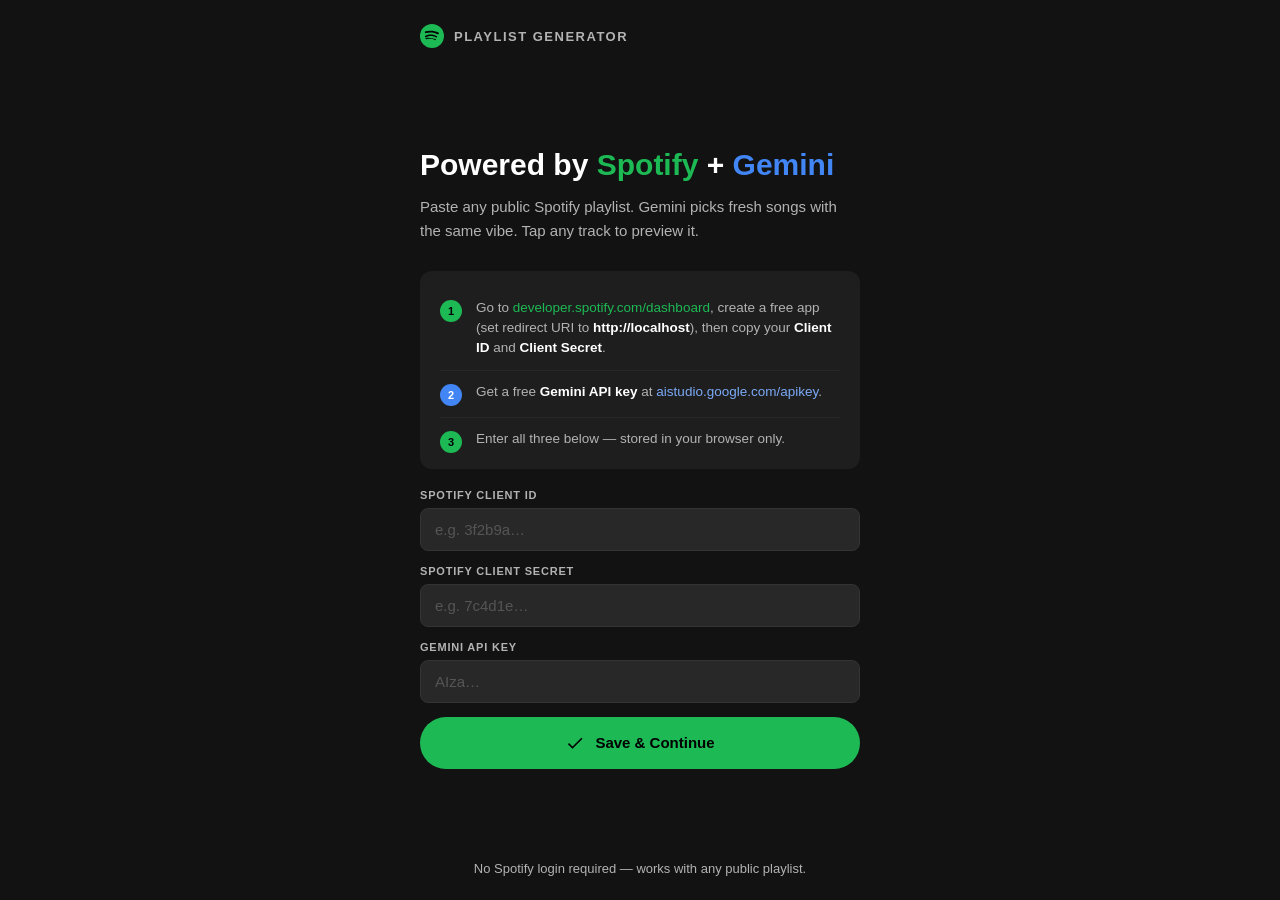
==== commit ae09147c: "Rework app: client credentials auth, no OAuth, tap-to-preview embeds" ====
--- a/spotify-generator.html
+++ b/spotify-generator.html
@@ -134,14 +134,6 @@
     .step-text strong { color: var(--text); }
     .step-text a { color: var(--green); text-decoration: none; }
     .step-text a.blue-link { color: #7baaf7; }
-    .step-text code {
-      background: var(--surface2);
-      padding: 2px 6px;
-      border-radius: 4px;
-      font-size: 11.5px;
-      font-family: monospace;
-      word-break: break-all;
-    }
 
     .field { margin-bottom: 14px; }
     .field label {
@@ -202,31 +194,6 @@
     }
     @keyframes spin { to { transform: rotate(360deg); } }
 
-    /* Source badge row */
-    .badge-row {
-      display: flex;
-      gap: 8px;
-      align-items: center;
-      margin-bottom: 16px;
-      flex-wrap: wrap;
-    }
-    .badge {
-      display: flex;
-      align-items: center;
-      gap: 5px;
-      background: var(--surface2);
-      border-radius: 50px;
-      padding: 4px 10px 4px 6px;
-      font-size: 11px;
-      font-weight: 600;
-      color: var(--text-muted);
-    }
-    .badge .dot {
-      width: 8px; height: 8px; border-radius: 50%;
-    }
-    .badge .dot.green { background: var(--green); }
-    .badge .dot.blue { background: var(--blue); }
-
     /* Track list */
     .section-title {
       font-size: 11px;
@@ -239,13 +206,20 @@
     }
     .track-list { list-style: none; }
     .track-item {
+      border-bottom: 1px solid var(--surface2);
+    }
+    .track-item:last-child { border-bottom: none; }
+
+    .track-row {
       display: flex;
       align-items: center;
       gap: 12px;
       padding: 9px 0;
-      border-bottom: 1px solid var(--surface2);
-    }
-    .track-item:last-child { border-bottom: none; }
+      cursor: pointer;
+      -webkit-tap-highlight-color: transparent;
+    }
+    .track-row:active { opacity: 0.7; }
+
     .track-num {
       font-size: 12px;
       color: var(--text-muted);
@@ -269,7 +243,6 @@
       justify-content: center;
       flex-shrink: 0;
     }
-    .track-item.not-found .track-art-placeholder { background: #1a1a1a; border: 1px dashed var(--surface3); }
     .track-info { flex: 1; min-width: 0; }
     .track-name {
       font-size: 14px;
@@ -278,7 +251,6 @@
       overflow: hidden;
       text-overflow: ellipsis;
     }
-    .track-item.not-found .track-name { color: var(--text-muted); }
     .track-artist {
       font-size: 12px;
       color: var(--text-muted);
@@ -287,7 +259,15 @@
       text-overflow: ellipsis;
       margin-top: 2px;
     }
-    .track-duration { font-size: 12px; color: var(--text-muted); flex-shrink: 0; }
+    .track-item.not-found .track-name { color: var(--text-muted); }
+
+    .play-icon {
+      flex-shrink: 0;
+      color: var(--text-muted);
+      transition: color 0.15s;
+    }
+    .track-row:hover .play-icon { color: var(--green); }
+    .track-item.expanded .play-icon { color: var(--green); }
     .not-found-badge {
       font-size: 10px;
       color: #666;
@@ -295,6 +275,16 @@
       border-radius: 4px;
       padding: 2px 6px;
       flex-shrink: 0;
+    }
+
+    .embed-wrap {
+      display: none;
+      padding: 0 0 10px 32px;
+    }
+    .embed-wrap.open { display: block; }
+    .embed-wrap iframe {
+      border-radius: 8px;
+      width: 100%;
     }
 
     /* Playlist header card */
@@ -315,17 +305,6 @@
     }
     .playlist-info h2 { font-size: 17px; font-weight: 800; line-height: 1.2; margin-bottom: 4px; }
     .playlist-info p { font-size: 13px; color: var(--text-muted); }
-
-    /* Vibe tags */
-    .vibe-tags { display: flex; flex-wrap: wrap; gap: 7px; margin: 14px 0; }
-    .vibe-tag {
-      border-radius: 50px;
-      padding: 4px 11px;
-      font-size: 12px;
-      font-weight: 600;
-    }
-    .vibe-tag.genre { background: var(--surface2); color: var(--green); }
-    .vibe-tag.mood { background: var(--surface2); color: #7baaf7; }
 
     /* Gemini note */
     .gemini-note {
@@ -354,28 +333,9 @@
     }
     .error-banner.visible { display: block; }
 
-    /* Toast */
-    .toast {
-      position: fixed;
-      bottom: 24px;
-      left: 50%;
-      transform: translateX(-50%) translateY(100px);
-      background: var(--green);
-      color: #000;
-      font-weight: 700;
-      font-size: 14px;
-      padding: 12px 24px;
-      border-radius: 50px;
-      transition: transform 0.3s ease;
-      z-index: 999;
-      white-space: nowrap;
-    }
-    .toast.show { transform: translateX(-50%) translateY(0); }
-
     .divider { height: 1px; background: var(--surface2); margin: 18px 0; }
     .text-center { text-align: center; }
     .text-muted { color: var(--text-muted); font-size: 13px; }
-    .gap-10 { display: flex; flex-direction: column; gap: 10px; }
 
     .back-btn {
       background: none; border: none;
@@ -395,14 +355,18 @@
       padding: 14px 0 24px;
       margin-top: 8px;
     }
-    .result-actions { display: flex; flex-direction: column; gap: 10px; }
+
+    .hint {
+      font-size: 12px;
+      color: var(--text-muted);
+      text-align: center;
+      margin-top: 10px;
+    }
   </style>
 </head>
 <body>
 
-<!-- ══════════════════════════════════════════════
-     SCREEN 1: SETUP
-═══════════════════════════════════════════════ -->
+<!-- SCREEN 1: SETUP -->
 <div id="screen-setup" class="screen">
   <div class="logo">
     <svg width="24" height="24" viewBox="0 0 24 24" fill="none">
@@ -414,7 +378,7 @@
 
   <div class="hero">
     <h1>Powered by <span class="sp">Spotify</span> + <span class="gm">Gemini</span></h1>
-    <p>Paste any Spotify playlist. Exportify reads its song data. Gemini picks the perfect new songs. Zero overlap, same vibe.</p>
+    <p>Paste any public Spotify playlist. Gemini picks fresh songs with the same vibe. Tap any track to preview it.</p>
 
     <div id="setup-error" class="error-banner"></div>
 
@@ -422,27 +386,18 @@
       <div class="setup-step">
         <div class="step-num">1</div>
         <div class="step-text">
-          Visit <a href="https://developer.spotify.com/dashboard" target="_blank">developer.spotify.com/dashboard</a>, create a free app, and copy your <strong>Client ID</strong>.
+          Go to <a href="https://developer.spotify.com/dashboard" target="_blank">developer.spotify.com/dashboard</a>, create a free app (set redirect URI to <strong>http://localhost</strong>), then copy your <strong>Client ID</strong> and <strong>Client Secret</strong>.
         </div>
       </div>
       <div class="setup-step">
-        <div class="step-num">2</div>
+        <div class="step-num blue">2</div>
         <div class="step-text">
-          In your Spotify app settings → <strong>Redirect URIs</strong>, add exactly:<br />
-          <code id="redirect-uri-display"></code>
+          Get a free <strong>Gemini API key</strong> at <a class="blue-link" href="https://aistudio.google.com/apikey" target="_blank">aistudio.google.com/apikey</a>.
         </div>
       </div>
       <div class="setup-step">
-        <div class="step-num blue">3</div>
-        <div class="step-text">
-          Visit <a class="blue-link" href="https://aistudio.google.com/apikey" target="_blank">aistudio.google.com/apikey</a> and create a free <strong>Gemini API key</strong>.
-        </div>
-      </div>
-      <div class="setup-step">
-        <div class="step-num">4</div>
-        <div class="step-text">
-          Enter both keys below and connect.
-        </div>
+        <div class="step-num">3</div>
+        <div class="step-text">Enter all three below — stored in your browser only.</div>
       </div>
     </div>
 
@@ -453,23 +408,27 @@
     </div>
 
     <div class="field">
+      <label>Spotify Client Secret</label>
+      <input id="client-secret-input" type="password" placeholder="e.g. 7c4d1e…"
+        autocomplete="off" autocorrect="off" autocapitalize="none" spellcheck="false" />
+    </div>
+
+    <div class="field">
       <label>Gemini API Key</label>
       <input id="gemini-key-input" type="password" placeholder="AIza…"
         autocomplete="off" autocorrect="off" autocapitalize="none" spellcheck="false" />
     </div>
 
-    <button class="btn btn-green" onclick="startAuth()">
-      <svg width="20" height="20" viewBox="0 0 24 24" fill="currentColor"><path d="M12 2C6.48 2 2 6.48 2 12s4.48 10 10 10 10-4.48 10-10S17.52 2 12 2zm-2 14.5v-9l6 4.5-6 4.5z"/></svg>
-      Connect with Spotify
+    <button class="btn btn-green" onclick="saveSetup()">
+      <svg width="20" height="20" viewBox="0 0 24 24" fill="currentColor"><path d="M9 16.17L4.83 12l-1.42 1.41L9 19 21 7l-1.41-1.41L9 16.17z"/></svg>
+      Save & Continue
     </button>
   </div>
 
-  <p class="text-muted text-center">Keys are stored in your browser only — never sent to any server.</p>
+  <p class="text-muted text-center">No Spotify login required — works with any public playlist.</p>
 </div>
 
-<!-- ══════════════════════════════════════════════
-     SCREEN 2: MAIN
-═══════════════════════════════════════════════ -->
+<!-- SCREEN 2: MAIN -->
 <div id="screen-main" class="screen">
   <div class="logo">
     <svg width="24" height="24" viewBox="0 0 24 24" fill="none">
@@ -481,7 +440,7 @@
 
   <div class="hero">
     <h1>Paste your <span class="sp">Spotify</span> playlist</h1>
-    <p>Exportify reads every song's genres and audio fingerprint. Gemini then picks fresh songs with the same feel.</p>
+    <p>Gemini will recommend new songs with the same vibe. Tap any result to hear a preview.</p>
 
     <div id="main-error" class="error-banner"></div>
 
@@ -493,7 +452,7 @@
     </div>
 
     <div class="field">
-      <label>New playlist size</label>
+      <label>Number of songs</label>
       <select id="playlist-size">
         <option value="15">15 songs</option>
         <option value="20">20 songs</option>
@@ -509,14 +468,10 @@
   </div>
 
   <div class="divider"></div>
-  <button class="btn btn-outline" onclick="logout()">Disconnect Account</button>
-  <br />
-  <p class="text-muted text-center">Logged in as <span id="user-display">…</span></p>
+  <button class="btn btn-outline" onclick="resetSetup()">Change API Keys</button>
 </div>
 
-<!-- ══════════════════════════════════════════════
-     SCREEN 3: LOADING
-═══════════════════════════════════════════════ -->
+<!-- SCREEN 3: LOADING -->
 <div id="screen-loading" class="screen">
   <div style="flex:1;display:flex;flex-direction:column;justify-content:center;align-items:center;">
     <div class="spinner"></div>
@@ -526,9 +481,7 @@
   </div>
 </div>
 
-<!-- ══════════════════════════════════════════════
-     SCREEN 4: RESULTS
-═══════════════════════════════════════════════ -->
+<!-- SCREEN 4: RESULTS -->
 <div id="screen-results" class="screen" style="padding-bottom:0">
   <button class="back-btn" onclick="showScreen('main')">
     <svg width="16" height="16" viewBox="0 0 24 24" fill="currentColor"><path d="M20 11H7.83l5.59-5.59L12 4l-8 8 8 8 1.41-1.41L7.83 13H20v-2z"/></svg>
@@ -539,345 +492,96 @@
     <div class="section-title">Original Playlist</div>
     <div id="source-playlist-card" class="playlist-card"></div>
 
-    <div class="badge-row" style="margin-top:14px">
-      <span class="badge"><span class="dot green"></span>Exportify data</span>
-      <span class="badge"><span class="dot blue"></span>Gemini recommendations</span>
-    </div>
-
-    <div class="section-title">Detected Vibe</div>
-    <div id="vibe-tags" class="vibe-tags"></div>
-
-    <div class="section-title">Your New Playlist (<span id="result-count">0</span> songs)</div>
+    <div class="section-title">Recommended Playlist (<span id="result-count">0</span> songs)</div>
     <div id="result-error" class="error-banner"></div>
     <div id="gemini-note" class="gemini-note" style="display:none">
       <svg width="16" height="16" viewBox="0 0 24 24" fill="currentColor" style="flex-shrink:0;margin-top:1px"><path d="M12 2C6.48 2 2 6.48 2 12s4.48 10 10 10 10-4.48 10-10S17.52 2 12 2zm1 15h-2v-6h2v6zm0-8h-2V7h2v2z"/></svg>
       <span id="gemini-note-text"></span>
     </div>
     <ul id="result-track-list" class="track-list"></ul>
+    <p class="hint" style="margin-bottom: 16px;">Tap any song to preview it</p>
 
     <div class="sticky-bottom">
-      <div class="result-actions">
-        <button class="btn btn-green" id="save-btn" onclick="savePlaylist()">
-          <svg width="18" height="18" viewBox="0 0 24 24" fill="currentColor"><path d="M17 3H5c-1.11 0-2 .9-2 2v14c0 1.1.89 2 2 2h14c1.1 0 2-.9 2-2V7l-4-4zm-5 16c-1.66 0-3-1.34-3-3s1.34-3 3-3 3 1.34 3 3-1.34 3-3 3zm3-10H5V5h10v4z"/></svg>
-          Save to Spotify
-        </button>
-        <button class="btn btn-outline" onclick="generate()">
-          <svg width="18" height="18" viewBox="0 0 24 24" fill="currentColor"><path d="M12 4V1L8 5l4 4V6c3.31 0 6 2.69 6 6 0 1.01-.25 1.97-.7 2.8l1.46 1.46C19.54 15.03 20 13.57 20 12c0-4.42-3.58-8-8-8zm0 14c-3.31 0-6-2.69-6-6 0-1.01.25-1.97.7-2.8L5.24 7.74C4.46 8.97 4 10.43 4 12c0 4.42 3.58 8 8 8v3l4-4-4-4v3z"/></svg>
-          Regenerate
-        </button>
-      </div>
+      <button class="btn btn-outline" onclick="generate()">
+        <svg width="18" height="18" viewBox="0 0 24 24" fill="currentColor"><path d="M12 4V1L8 5l4 4V6c3.31 0 6 2.69 6 6 0 1.01-.25 1.97-.7 2.8l1.46 1.46C19.54 15.03 20 13.57 20 12c0-4.42-3.58-8-8-8zm0 14c-3.31 0-6-2.69-6-6 0-1.01.25-1.97.7-2.8L5.24 7.74C4.46 8.97 4 10.43 4 12c0 4.42 3.58 8 8 8v3l4-4-4-4v3z"/></svg>
+        Regenerate
+      </button>
     </div>
   </div>
 </div>
 
-<div id="toast" class="toast"></div>
-
 <script>
-// ══════════════════════════════════════════════
-//  Constants
-// ══════════════════════════════════════════════
-const SCOPES = [
-  'playlist-read-private',
-  'playlist-read-collaborative',
-  'playlist-modify-public',
-  'playlist-modify-private',
-  'user-read-private',
-  'user-read-email',
-].join(' ');
-
-const REDIRECT_URI = window.location.origin + window.location.pathname;
 const SP_API = 'https://api.spotify.com/v1';
 const GEMINI_MODEL = 'gemini-2.0-flash';
 
-let appState = {
-  userId: null,
-  sourcePlaylist: null,
-  generatedTracks: [],   // Spotify track objects (found ones)
-  allRecommended: [],    // raw Gemini output [{title,artist}]
-};
-
-// ══════════════════════════════════════════════
-//  Screen management
-// ══════════════════════════════════════════════
-function showScreen(id) {
-  document.querySelectorAll('.screen').forEach(s => s.classList.remove('active'));
-  document.getElementById('screen-' + id).classList.add('active');
-  window.scrollTo(0, 0);
-}
-
-// ══════════════════════════════════════════════
-//  PKCE helpers
-// ══════════════════════════════════════════════
-function b64url(buf) {
-  return btoa(String.fromCharCode(...new Uint8Array(buf)))
-    .replace(/\+/g, '-').replace(/\//g, '_').replace(/=/g, '');
-}
-async function codeVerifier() { return b64url(crypto.getRandomValues(new Uint8Array(64))); }
-async function codeChallenge(v) {
-  return b64url(await crypto.subtle.digest('SHA-256', new TextEncoder().encode(v)));
-}
-
-// ══════════════════════════════════════════════
-//  Spotify Auth (PKCE)
-// ══════════════════════════════════════════════
-async function startAuth() {
-  const clientId = document.getElementById('client-id-input').value.trim();
-  const geminiKey = document.getElementById('gemini-key-input').value.trim();
-  clearError('setup-error');
-
-  if (!clientId) { showError('setup-error', 'Please enter your Spotify Client ID.'); return; }
-  if (!geminiKey) { showError('setup-error', 'Please enter your Gemini API Key.'); return; }
-
-  localStorage.setItem('sp_client_id', clientId);
-  localStorage.setItem('gemini_api_key', geminiKey);
-
-  const verifier = await codeVerifier();
-  const challenge = await codeChallenge(verifier);
-  const st = b64url(crypto.getRandomValues(new Uint8Array(16)));
-  sessionStorage.setItem('sp_verifier', verifier);
-  sessionStorage.setItem('sp_state', st);
-
-  const p = new URLSearchParams({
-    client_id: clientId, response_type: 'code', redirect_uri: REDIRECT_URI,
-    scope: SCOPES, state: st, code_challenge_method: 'S256', code_challenge: challenge,
-  });
-  window.location.href = 'https://accounts.spotify.com/authorize?' + p;
-}
-
-async function exchangeCode(code) {
+// ── Spotify client credentials ──────────────────
+async function getToken() {
+  const exp = parseInt(localStorage.getItem('sp_token_expires') || 0);
+  if (Date.now() < exp - 30000) return localStorage.getItem('sp_access_token');
+
+  const clientId     = localStorage.getItem('sp_client_id');
+  const clientSecret = localStorage.getItem('sp_client_secret');
+  if (!clientId || !clientSecret) return null;
+
   const res = await fetch('https://accounts.spotify.com/api/token', {
     method: 'POST',
-    headers: { 'Content-Type': 'application/x-www-form-urlencoded' },
-    body: new URLSearchParams({
-      client_id: localStorage.getItem('sp_client_id'),
-      grant_type: 'authorization_code',
-      code, redirect_uri: REDIRECT_URI,
-      code_verifier: sessionStorage.getItem('sp_verifier'),
-    }),
+    headers: {
+      'Content-Type': 'application/x-www-form-urlencoded',
+      'Authorization': 'Basic ' + btoa(clientId + ':' + clientSecret),
+    },
+    body: 'grant_type=client_credentials',
   });
-  if (!res.ok) throw new Error('Token exchange failed');
-  return res.json();
-}
-
-async function doRefresh(refreshTok) {
-  const res = await fetch('https://accounts.spotify.com/api/token', {
-    method: 'POST',
-    headers: { 'Content-Type': 'application/x-www-form-urlencoded' },
-    body: new URLSearchParams({
-      grant_type: 'refresh_token', refresh_token: refreshTok,
-      client_id: localStorage.getItem('sp_client_id'),
-    }),
+  if (!res.ok) throw new Error('Failed to authenticate with Spotify. Check your Client ID and Secret.');
+  const data = await res.json();
+  localStorage.setItem('sp_access_token', data.access_token);
+  localStorage.setItem('sp_token_expires', Date.now() + data.expires_in * 1000);
+  return data.access_token;
+}
+
+async function spApi(path) {
+  const token = await getToken();
+  const res = await fetch(SP_API + path, {
+    headers: { Authorization: 'Bearer ' + token },
   });
-  if (!res.ok) throw new Error('Token refresh failed');
-  return res.json();
-}
-
-function saveTokens(data) {
-  localStorage.setItem('sp_access_token', data.access_token);
-  if (data.refresh_token) localStorage.setItem('sp_refresh_token', data.refresh_token);
-  localStorage.setItem('sp_token_expires', Date.now() + data.expires_in * 1000);
-}
-
-async function getToken() {
-  if (Date.now() < parseInt(localStorage.getItem('sp_token_expires') || 0) - 30000) {
-    return localStorage.getItem('sp_access_token');
-  }
-  const rt = localStorage.getItem('sp_refresh_token');
-  if (!rt) return null;
-  const data = await doRefresh(rt);
-  saveTokens(data);
-  return data.access_token;
-}
-
-function logout() {
-  ['sp_access_token', 'sp_refresh_token', 'sp_token_expires'].forEach(k => localStorage.removeItem(k));
-  showScreen('setup');
-}
-
-// ══════════════════════════════════════════════
-//  Spotify API wrapper
-// ══════════════════════════════════════════════
-async function spApi(path, opts = {}) {
-  const token = await getToken();
-  if (!token) throw new Error('Not authenticated');
-  const res = await fetch(SP_API + path, {
-    ...opts,
-    headers: { Authorization: 'Bearer ' + token, 'Content-Type': 'application/json', ...(opts.headers || {}) },
-  });
-  if (res.status === 401) { logout(); throw new Error('Session expired — please reconnect.'); }
   if (!res.ok) {
     const e = await res.json().catch(() => ({}));
     throw new Error(e.error?.message || `Spotify API error ${res.status}`);
   }
-  if (res.status === 204) return null;
   return res.json();
 }
 
-// ══════════════════════════════════════════════
-//  Exportify — fetch rich CSV playlist data
-// ══════════════════════════════════════════════
-async function fetchFromExportify(playlistId) {
-  const token = await getToken();
-  const res = await fetch(`https://exportify.net/api/playlists/${playlistId}/tracks`, {
-    headers: { Authorization: 'Bearer ' + token },
-  });
-  if (!res.ok) throw new Error(`Exportify responded with ${res.status}`);
-  return res.text();
-}
-
-// Proper CSV parser (handles quoted fields with commas/newlines)
-function parseCSV(csv) {
-  const rows = [];
-  let field = '', row = [], inQuotes = false;
-  for (let i = 0; i < csv.length; i++) {
-    const ch = csv[i], next = csv[i + 1];
-    if (inQuotes) {
-      if (ch === '"' && next === '"') { field += '"'; i++; }
-      else if (ch === '"') { inQuotes = false; }
-      else { field += ch; }
-    } else {
-      if (ch === '"') { inQuotes = true; }
-      else if (ch === ',') { row.push(field); field = ''; }
-      else if (ch === '\n') { row.push(field); rows.push(row); row = []; field = ''; }
-      else if (ch === '\r') { /* skip */ }
-      else { field += ch; }
-    }
-  }
-  if (field || row.length) { row.push(field); rows.push(row); }
-  return rows;
-}
-
-function exportifyCSVToTracks(csv) {
-  const rows = parseCSV(csv.trim());
-  if (rows.length < 2) return [];
-  const headers = rows[0].map(h => h.trim());
-  const idx = h => headers.indexOf(h);
-
-  return rows.slice(1).map(row => ({
-    spotifyUri:      row[idx('Spotify URI')] || '',
-    trackName:       row[idx('Track Name')] || '',
-    artists:         row[idx('Artist Name(s)')] || '',
-    albumName:       row[idx('Album Name')] || '',
-    durationMs:      parseInt(row[idx('Track Duration (ms)')]) || 0,
-    genres:          row[idx('Genres')] || '',
-    danceability:    parseFloat(row[idx('Danceability')]) || 0,
-    energy:          parseFloat(row[idx('Energy')]) || 0,
-    valence:         parseFloat(row[idx('Valence')]) || 0,
-    acousticness:    parseFloat(row[idx('Acousticness')]) || 0,
-    tempo:           parseFloat(row[idx('Tempo')]) || 0,
-    speechiness:     parseFloat(row[idx('Speechiness')]) || 0,
-    instrumentalness: parseFloat(row[idx('Instrumentalness')]) || 0,
-    popularity:      parseInt(row[idx('Popularity')]) || 0,
-  })).filter(t => t.trackName);
-}
-
-// Fallback: get tracks + audio features directly from Spotify
-async function fallbackGetTracks(playlistId) {
-  let tracks = [], url = `/playlists/${playlistId}/tracks?limit=50&fields=next,items(track(id,name,artists,album,duration_ms,uri))`;
+// ── Fetch playlist tracks ───────────────────────
+async function getPlaylistTracks(playlistId) {
+  let tracks = [], url = `/playlists/${playlistId}/tracks?limit=50&fields=next,items(track(id,name,artists,album,uri))`;
   while (url) {
     const data = await spApi(url);
     const valid = (data.items || []).filter(i => i.track?.id);
     tracks = tracks.concat(valid.map(i => i.track));
     url = data.next ? data.next.replace(SP_API, '') : null;
   }
-  return tracks.map(t => ({
-    spotifyUri:      t.uri,
-    trackName:       t.name,
-    artists:         t.artists.map(a => a.name).join(', '),
-    albumName:       t.album?.name || '',
-    durationMs:      t.duration_ms,
-    genres:          '',
-    danceability:    0,
-    energy:          0,
-    valence:         0,
-    acousticness:    0,
-    tempo:           0,
-    speechiness:     0,
-    instrumentalness: 0,
-    popularity:      t.popularity || 0,
-  }));
-}
-
-// ══════════════════════════════════════════════
-//  Song analysis helpers
-// ══════════════════════════════════════════════
-function avg(arr) { return arr.length ? arr.reduce((a, b) => a + b, 0) / arr.length : 0; }
-
-function topGenres(tracks, n = 6) {
-  const counts = {};
-  tracks.forEach(t => {
-    if (!t.genres) return;
-    t.genres.split(',').forEach(g => {
-      g = g.trim().toLowerCase();
-      if (g) counts[g] = (counts[g] || 0) + 1;
-    });
-  });
-  return Object.entries(counts)
-    .sort((a, b) => b[1] - a[1])
-    .slice(0, n)
-    .map(([g]) => g);
-}
-
-function moodLabels(tracks) {
-  const labels = [];
-  const e = avg(tracks.map(t => t.energy));
-  const d = avg(tracks.map(t => t.danceability));
-  const v = avg(tracks.map(t => t.valence));
-  const ac = avg(tracks.map(t => t.acousticness));
-  const ins = avg(tracks.map(t => t.instrumentalness));
-  const bpm = avg(tracks.map(t => t.tempo));
-  if (e > 0.7) labels.push('High Energy');
-  else if (e < 0.4) labels.push('Chill');
-  if (d > 0.7) labels.push('Danceable');
-  if (v > 0.7) labels.push('Upbeat');
-  else if (v < 0.35) labels.push('Melancholic');
-  if (ac > 0.6) labels.push('Acoustic');
-  if (ins > 0.5) labels.push('Instrumental');
-  if (bpm > 130) labels.push('Fast Tempo');
-  else if (bpm < 85) labels.push('Slow Tempo');
-  return labels;
-}
-
-// ══════════════════════════════════════════════
-//  Gemini recommendations
-// ══════════════════════════════════════════════
+  return tracks;
+}
+
+// ── Gemini recommendations ──────────────────────
 async function askGemini(tracks, playlistName, desiredCount) {
   const apiKey = localStorage.getItem('gemini_api_key');
-  if (!apiKey) throw new Error('Gemini API key not found. Please reconnect.');
-
-  // Build a concise song list for the prompt (cap at 60 songs to keep tokens reasonable)
-  const sample = tracks.slice(0, 60);
-  const songList = sample.map((t, i) => {
-    const genres = t.genres ? ` | Genres: ${t.genres.split(',').slice(0,3).map(g=>g.trim()).join(', ')}` : '';
-    const features = [
-      t.energy      ? `Energy: ${t.energy.toFixed(2)}` : '',
-      t.danceability ? `Dance: ${t.danceability.toFixed(2)}` : '',
-      t.valence      ? `Mood: ${t.valence.toFixed(2)}` : '',
-      t.tempo        ? `${Math.round(t.tempo)} BPM` : '',
-    ].filter(Boolean).join(' | ');
-    return `${i + 1}. "${t.trackName}" by ${t.artists}${genres}${features ? ' | ' + features : ''}`;
-  }).join('\n');
-
-  const avoidList = tracks.map(t => `"${t.trackName}" by ${t.artists}`).join('; ');
-
-  const prompt = `You are an expert music curator. Analyze this Spotify playlist and recommend ${desiredCount} songs with a very similar vibe.
-
-Playlist name: "${playlistName}"
-
-Songs in this playlist:
+  const songList = tracks.slice(0, 60).map(t =>
+    `"${t.name}" by ${t.artists.map(a => a.name).join(', ')}`
+  ).join('\n');
+
+  const prompt = `You are a music expert. Analyze this Spotify playlist called "${playlistName}" and recommend ${desiredCount} new songs with the same vibe, genre, and energy.
+
+Source playlist songs:
 ${songList}
 
-Your task:
-- Recommend exactly ${desiredCount} real, existing songs
-- Do NOT include any song that appears in the playlist above
-- Match the genres, energy level, mood (valence), tempo, and overall feel
-- Include a variety of artists (avoid repeating artists already in the list)
-- All songs must be real and available on Spotify
-
-Songs to strictly avoid (already in playlist): ${avoidList.slice(0, 2000)}
-
-Return ONLY a valid JSON array — no markdown, no explanation, no extra text:
-[{"title": "Song Title", "artist": "Artist Name"}, ...]`;
+Rules:
+- Do NOT include any songs already in the playlist
+- Match the genre, mood, energy, and era closely
+- Include a mix of popular and lesser-known tracks
+- Return ONLY a JSON array, no markdown, no explanation
+
+Format:
+[{"title": "Song Name", "artist": "Artist Name"}, ...]`;
 
   const res = await fetch(
     `https://generativelanguage.googleapis.com/v1beta/models/${GEMINI_MODEL}:generateContent?key=${apiKey}`,
@@ -886,10 +590,7 @@
       headers: { 'Content-Type': 'application/json' },
       body: JSON.stringify({
         contents: [{ parts: [{ text: prompt }] }],
-        generationConfig: {
-          temperature: 0.9,
-          maxOutputTokens: 4096,
-        },
+        generationConfig: { temperature: 0.9, maxOutputTokens: 4096 },
       }),
     }
   );
@@ -901,19 +602,14 @@
 
   const data = await res.json();
   const text = data.candidates?.[0]?.content?.parts?.[0]?.text || '';
-
-  // Extract JSON array from response (handle markdown code fences)
   const jsonMatch = text.match(/\[[\s\S]*\]/);
   if (!jsonMatch) throw new Error('Gemini returned an unexpected format. Try again.');
-
   const recs = JSON.parse(jsonMatch[0]);
   if (!Array.isArray(recs)) throw new Error('Invalid response from Gemini.');
   return recs.filter(r => r.title && r.artist);
 }
 
-// ══════════════════════════════════════════════
-//  Search Spotify for recommended songs
-// ══════════════════════════════════════════════
+// ── Search Spotify ──────────────────────────────
 async function searchSpotify(title, artist) {
   const q = encodeURIComponent(`track:${title} artist:${artist}`);
   const data = await spApi(`/search?q=${q}&type=track&limit=1`);
@@ -924,8 +620,10 @@
   const found = [], notFound = [];
   for (let i = 0; i < recs.length; i++) {
     const r = recs[i];
-    const pct = startPct + ((i + 1) / recs.length) * (endPct - startPct);
-    setProgress(Math.round(pct), `Finding "${r.title}" on Spotify… (${i + 1}/${recs.length})`);
+    setProgress(
+      Math.round(startPct + ((i + 1) / recs.length) * (endPct - startPct)),
+      `Finding "${r.title}" on Spotify… (${i + 1}/${recs.length})`
+    );
     try {
       const track = await searchSpotify(r.title, r.artist);
       if (track) found.push(track);
@@ -937,9 +635,7 @@
   return { found, notFound };
 }
 
-// ══════════════════════════════════════════════
-//  Parsing helpers
-// ══════════════════════════════════════════════
+// ── Helpers ─────────────────────────────────────
 function parsePlaylistId(input) {
   input = input.trim();
   const urlM = input.match(/playlist\/([A-Za-z0-9]+)/);
@@ -950,38 +646,61 @@
   return null;
 }
 
+function escHtml(str) {
+  return String(str).replace(/&/g,'&amp;').replace(/</g,'&lt;').replace(/>/g,'&gt;').replace(/"/g,'&quot;');
+}
+
 function msToMin(ms) {
   const s = Math.round(ms / 1000);
   return `${Math.floor(s / 60)}:${String(s % 60).padStart(2, '0')}`;
 }
 
-function escHtml(str) {
-  return String(str).replace(/&/g,'&amp;').replace(/</g,'&lt;').replace(/>/g,'&gt;').replace(/"/g,'&quot;');
-}
-
-// ══════════════════════════════════════════════
-//  UI helpers
-// ══════════════════════════════════════════════
+// ── UI helpers ───────────────────────────────────
+function showScreen(id) {
+  document.querySelectorAll('.screen').forEach(s => s.classList.remove('active'));
+  document.getElementById('screen-' + id).classList.add('active');
+  window.scrollTo(0, 0);
+}
+
 function showError(id, msg) {
   const el = document.getElementById(id);
   el.textContent = msg; el.classList.add('visible');
 }
+
 function clearError(id) {
   const el = document.getElementById(id);
   el.textContent = ''; el.classList.remove('visible');
 }
+
 function setProgress(pct, label) {
   document.getElementById('progress-bar').style.width = pct + '%';
   document.getElementById('progress-label').textContent = label;
 }
-function showToast(msg) {
-  const t = document.getElementById('toast');
-  t.textContent = msg; t.classList.add('show');
-  setTimeout(() => t.classList.remove('show'), 3500);
-}
-
+
+// ── Setup ────────────────────────────────────────
+function saveSetup() {
+  const clientId     = document.getElementById('client-id-input').value.trim();
+  const clientSecret = document.getElementById('client-secret-input').value.trim();
+  const geminiKey    = document.getElementById('gemini-key-input').value.trim();
+  clearError('setup-error');
+
+  if (!clientId)     { showError('setup-error', 'Please enter your Spotify Client ID.');     return; }
+  if (!clientSecret) { showError('setup-error', 'Please enter your Spotify Client Secret.'); return; }
+  if (!geminiKey)    { showError('setup-error', 'Please enter your Gemini API Key.');        return; }
+
+  localStorage.setItem('sp_client_id',     clientId);
+  localStorage.setItem('sp_client_secret', clientSecret);
+  localStorage.setItem('gemini_api_key',   geminiKey);
+  showScreen('main');
+}
+
+function resetSetup() {
+  showScreen('setup');
+}
+
+// ── Render results ───────────────────────────────
 function renderSourceCard(playlist) {
-  const img = playlist.images?.[0]?.url;
+  const img   = playlist.images?.[0]?.url;
   const count = playlist.tracks?.total || 0;
   document.getElementById('source-playlist-card').innerHTML = `
     ${img ? `<img class="playlist-art" src="${escHtml(img)}" alt="" />` : ''}
@@ -991,16 +710,27 @@
     </div>`;
 }
 
-function renderVibeTags(tracks) {
-  const genres = topGenres(tracks);
-  const moods  = moodLabels(tracks);
-  const tags   = [
-    ...genres.map(g => `<span class="vibe-tag genre">${escHtml(g)}</span>`),
-    ...moods.map(m => `<span class="vibe-tag mood">${escHtml(m)}</span>`),
-  ];
-  document.getElementById('vibe-tags').innerHTML = tags.length
-    ? tags.join('')
-    : '<span class="vibe-tag mood">Balanced</span>';
+function toggleEmbed(item, trackId) {
+  const wrap = item.querySelector('.embed-wrap');
+  const isOpen = wrap.classList.contains('open');
+
+  // Close any other open embeds
+  document.querySelectorAll('.embed-wrap.open').forEach(w => {
+    w.classList.remove('open');
+    w.innerHTML = '';
+    w.closest('.track-item').classList.remove('expanded');
+  });
+
+  if (!isOpen) {
+    wrap.innerHTML = `<iframe
+      src="https://open.spotify.com/embed/track/${trackId}?utm_source=generator&theme=0"
+      height="80"
+      frameborder="0"
+      allow="autoplay; clipboard-write; encrypted-media; fullscreen; picture-in-picture"
+      loading="lazy"></iframe>`;
+    wrap.classList.add('open');
+    item.classList.add('expanded');
+  }
 }
 
 function renderTrackList(found, notFound) {
@@ -1008,46 +738,52 @@
   list.innerHTML = '';
 
   found.forEach((track, i) => {
-    const img = track.album?.images?.[0]?.url;
+    const img    = track.album?.images?.[1]?.url || track.album?.images?.[0]?.url;
     const artist = track.artists.map(a => a.name).join(', ');
+    const trackId = track.id;
+
     const li = document.createElement('li');
     li.className = 'track-item';
     li.innerHTML = `
-      <span class="track-num">${i + 1}</span>
-      ${img
-        ? `<img class="track-art" src="${escHtml(img)}" alt="" loading="lazy" />`
-        : `<div class="track-art-placeholder"><svg width="18" height="18" viewBox="0 0 24 24" fill="#555"><path d="M12 3v10.55c-.59-.34-1.27-.55-2-.55-2.21 0-4 1.79-4 4s1.79 4 4 4 4-1.79 4-4V7h4V3h-6z"/></svg></div>`}
-      <div class="track-info">
-        <div class="track-name">${escHtml(track.name)}</div>
-        <div class="track-artist">${escHtml(artist)}</div>
+      <div class="track-row" onclick="toggleEmbed(this.closest('.track-item'), '${escHtml(trackId)}')">
+        <span class="track-num">${i + 1}</span>
+        ${img
+          ? `<img class="track-art" src="${escHtml(img)}" alt="" loading="lazy" />`
+          : `<div class="track-art-placeholder"><svg width="18" height="18" viewBox="0 0 24 24" fill="#555"><path d="M12 3v10.55c-.59-.34-1.27-.55-2-.55-2.21 0-4 1.79-4 4s1.79 4 4 4 4-1.79 4-4V7h4V3h-6z"/></svg></div>`}
+        <div class="track-info">
+          <div class="track-name">${escHtml(track.name)}</div>
+          <div class="track-artist">${escHtml(artist)}</div>
+        </div>
+        <svg class="play-icon" width="20" height="20" viewBox="0 0 24 24" fill="currentColor">
+          <path d="M8 5v14l11-7z"/>
+        </svg>
       </div>
-      <span class="track-duration">${msToMin(track.duration_ms)}</span>`;
+      <div class="embed-wrap"></div>`;
     list.appendChild(li);
   });
 
-  // Show not-found songs as greyed-out entries
   notFound.forEach((r, i) => {
     const li = document.createElement('li');
     li.className = 'track-item not-found';
     li.innerHTML = `
-      <span class="track-num">${found.length + i + 1}</span>
-      <div class="track-art-placeholder">
-        <svg width="18" height="18" viewBox="0 0 24 24" fill="#444"><path d="M12 2C6.48 2 2 6.48 2 12s4.48 10 10 10 10-4.48 10-10S17.52 2 12 2zm1 15h-2v-2h2v2zm0-4h-2V7h2v6z"/></svg>
-      </div>
-      <div class="track-info">
-        <div class="track-name">${escHtml(r.title)}</div>
-        <div class="track-artist">${escHtml(r.artist)}</div>
-      </div>
-      <span class="not-found-badge">not found</span>`;
+      <div class="track-row">
+        <span class="track-num">${found.length + i + 1}</span>
+        <div class="track-art-placeholder" style="background:#1a1a1a;border:1px dashed #333">
+          <svg width="18" height="18" viewBox="0 0 24 24" fill="#444"><path d="M12 2C6.48 2 2 6.48 2 12s4.48 10 10 10 10-4.48 10-10S17.52 2 12 2zm1 15h-2v-2h2v2zm0-4h-2V7h2v6z"/></svg>
+        </div>
+        <div class="track-info">
+          <div class="track-name">${escHtml(r.title)}</div>
+          <div class="track-artist">${escHtml(r.artist)}</div>
+        </div>
+        <span class="not-found-badge">not found</span>
+      </div>`;
     list.appendChild(li);
   });
 }
 
-// ══════════════════════════════════════════════
-//  Main generate flow
-// ══════════════════════════════════════════════
+// ── Main generate flow ───────────────────────────
 async function generate() {
-  const input = document.getElementById('playlist-input').value;
+  const input       = document.getElementById('playlist-input').value;
   const desiredSize = parseInt(document.getElementById('playlist-size').value);
   clearError('main-error');
   clearError('result-error');
@@ -1062,61 +798,29 @@
   setProgress(5, 'Fetching playlist…');
 
   try {
-    // 1. Playlist metadata
     const playlist = await spApi(`/playlists/${playlistId}?fields=id,name,images,owner,tracks(total)`);
-    appState.sourcePlaylist = playlist;
     renderSourceCard(playlist);
-    setProgress(12, `Found "${playlist.name}" — reading song data via Exportify…`);
-
-    // 2. Try Exportify for rich CSV; fall back to direct Spotify API
-    let tracks;
-    let usedExportify = true;
-    try {
-      const csv = await fetchFromExportify(playlistId);
-      tracks = exportifyCSVToTracks(csv);
-      if (tracks.length === 0) throw new Error('Empty CSV from Exportify');
-    } catch (exportifyErr) {
-      console.warn('Exportify failed, falling back to Spotify API:', exportifyErr);
-      usedExportify = false;
-      setProgress(15, 'Exportify unavailable — using Spotify API directly…');
-      tracks = await fallbackGetTracks(playlistId);
-    }
-
+    setProgress(15, `Found "${playlist.name}" — reading tracks…`);
+
+    const tracks = await getPlaylistTracks(playlistId);
     if (tracks.length === 0) throw new Error('This playlist appears to be empty.');
-    setProgress(35, `Analysed ${tracks.length} songs via ${usedExportify ? 'Exportify' : 'Spotify'}. Detecting vibe…`);
-
-    renderVibeTags(tracks);
-    setProgress(42, 'Asking Gemini for recommendations…');
-
-    // 3. Ask Gemini
+    setProgress(35, `Read ${tracks.length} songs. Asking Gemini for recommendations…`);
+
     const geminiRecs = await askGemini(tracks, playlist.name, desiredSize);
-    appState.allRecommended = geminiRecs;
-    setProgress(65, `Gemini suggested ${geminiRecs.length} songs. Looking them up on Spotify…`);
-
-    // 4. Resolve each recommendation against Spotify search
-    const { found, notFound } = await resolveRecommendations(
-      geminiRecs, setProgress, 65, 95
-    );
-    appState.generatedTracks = found;
-
-    // Render
+    setProgress(60, `Gemini suggested ${geminiRecs.length} songs. Looking them up on Spotify…`);
+
+    const { found, notFound } = await resolveRecommendations(geminiRecs, setProgress, 60, 95);
+
     renderTrackList(found, notFound);
     document.getElementById('result-count').textContent = found.length + notFound.length;
 
-    const noteEl = document.getElementById('gemini-note');
+    const noteEl   = document.getElementById('gemini-note');
     const noteText = document.getElementById('gemini-note-text');
     if (notFound.length > 0) {
-      noteText.textContent = `${notFound.length} Gemini suggestion${notFound.length > 1 ? 's' : ''} couldn't be found on Spotify (shown greyed out below) — they won't be saved.`;
+      noteText.textContent = `${notFound.length} suggestion${notFound.length > 1 ? 's' : ''} couldn't be found on Spotify (shown greyed out) — tap the others to preview.`;
       noteEl.style.display = 'flex';
     } else {
       noteEl.style.display = 'none';
-    }
-
-    if (!usedExportify) {
-      showError('result-error',
-        'Note: Exportify was unreachable (CORS), so genre data was not available. Gemini still used audio features to recommend songs.'
-      );
-      document.getElementById('result-error').classList.add('visible');
     }
 
     setProgress(100, 'Done!');
@@ -1130,96 +834,21 @@
   }
 }
 
-// ══════════════════════════════════════════════
-//  Save to Spotify
-// ══════════════════════════════════════════════
-async function savePlaylist() {
-  const btn = document.getElementById('save-btn');
-  btn.disabled = true;
-  btn.textContent = 'Saving…';
-  clearError('result-error');
-
-  try {
-    const name = `${appState.sourcePlaylist.name} — Gemini Remix`;
-    const desc = `Generated by Spotify Playlist Generator using Gemini AI. Similar vibe to "${appState.sourcePlaylist.name}" — all new songs.`;
-
-    const newPl = await spApi(`/users/${appState.userId}/playlists`, {
-      method: 'POST',
-      body: JSON.stringify({ name, description: desc, public: false }),
-    });
-
-    const uris = appState.generatedTracks.map(t => t.uri);
-    for (let i = 0; i < uris.length; i += 100) {
-      await spApi(`/playlists/${newPl.id}/tracks`, {
-        method: 'POST',
-        body: JSON.stringify({ uris: uris.slice(i, i + 100) }),
-      });
-    }
-
-    showToast('Saved to your Spotify!');
-    btn.innerHTML = `<svg width="18" height="18" viewBox="0 0 24 24" fill="currentColor"><path d="M9 16.17L4.83 12l-1.42 1.41L9 19 21 7l-1.41-1.41L9 16.17z"/></svg> Saved!`;
-
-  } catch (err) {
-    showError('result-error', 'Save failed: ' + err.message);
-    btn.disabled = false;
-    btn.innerHTML = `<svg width="18" height="18" viewBox="0 0 24 24" fill="currentColor"><path d="M17 3H5c-1.11 0-2 .9-2 2v14c0 1.1.89 2 2 2h14c1.1 0 2-.9 2-2V7l-4-4zm-5 16c-1.66 0-3-1.34-3-3s1.34-3 3-3 3 1.34 3 3-1.34 3-3 3zm3-10H5V5h10v4z"/></svg> Save to Spotify`;
+// ── Bootstrap ────────────────────────────────────
+document.addEventListener('DOMContentLoaded', () => {
+  const clientId     = localStorage.getItem('sp_client_id');
+  const clientSecret = localStorage.getItem('sp_client_secret');
+  const geminiKey    = localStorage.getItem('gemini_api_key');
+
+  if (clientId)     document.getElementById('client-id-input').value     = clientId;
+  if (clientSecret) document.getElementById('client-secret-input').value = clientSecret;
+  if (geminiKey)    document.getElementById('gemini-key-input').value     = geminiKey;
+
+  if (clientId && clientSecret && geminiKey) {
+    showScreen('main');
+  } else {
+    showScreen('setup');
   }
-}
-
-// ══════════════════════════════════════════════
-//  Bootstrap
-// ══════════════════════════════════════════════
-document.addEventListener('DOMContentLoaded', async () => {
-  document.getElementById('redirect-uri-display').textContent = REDIRECT_URI;
-
-  // Pre-fill saved keys
-  const savedClientId = localStorage.getItem('sp_client_id');
-  const savedGeminiKey = localStorage.getItem('gemini_api_key');
-  if (savedClientId) document.getElementById('client-id-input').value = savedClientId;
-  if (savedGeminiKey) document.getElementById('gemini-key-input').value = savedGeminiKey;
-
-  const params = new URLSearchParams(window.location.search);
-  const code = params.get('code');
-  const returnedState = params.get('state');
-  const error = params.get('error');
-
-  if (code || error) window.history.replaceState({}, '', window.location.pathname);
-
-  if (error) { showScreen('setup'); showError('setup-error', 'Spotify denied access: ' + error); return; }
-
-  if (code) {
-    if (returnedState !== sessionStorage.getItem('sp_state')) {
-      showScreen('setup'); showError('setup-error', 'State mismatch — please try again.'); return;
-    }
-    try {
-      saveTokens(await exchangeCode(code));
-      sessionStorage.removeItem('sp_verifier');
-      sessionStorage.removeItem('sp_state');
-    } catch (err) {
-      showScreen('setup'); showError('setup-error', 'Login failed: ' + err.message); return;
-    }
-  }
-
-  // Check for existing valid session
-  try {
-    const token = await getToken();
-    if (token) {
-      const me = await spApi('/me');
-      appState.userId = me.id;
-      document.getElementById('user-display').textContent = me.display_name || me.id;
-      showScreen('main');
-      return;
-    }
-  } catch (_) {}
-
-  showScreen('setup');
-});
-
-document.addEventListener('keydown', e => {
-  if (e.key !== 'Enter') return;
-  const active = document.querySelector('.screen.active')?.id;
-  if (active === 'screen-setup') startAuth();
-  if (active === 'screen-main') generate();
 });
 </script>
 </body>
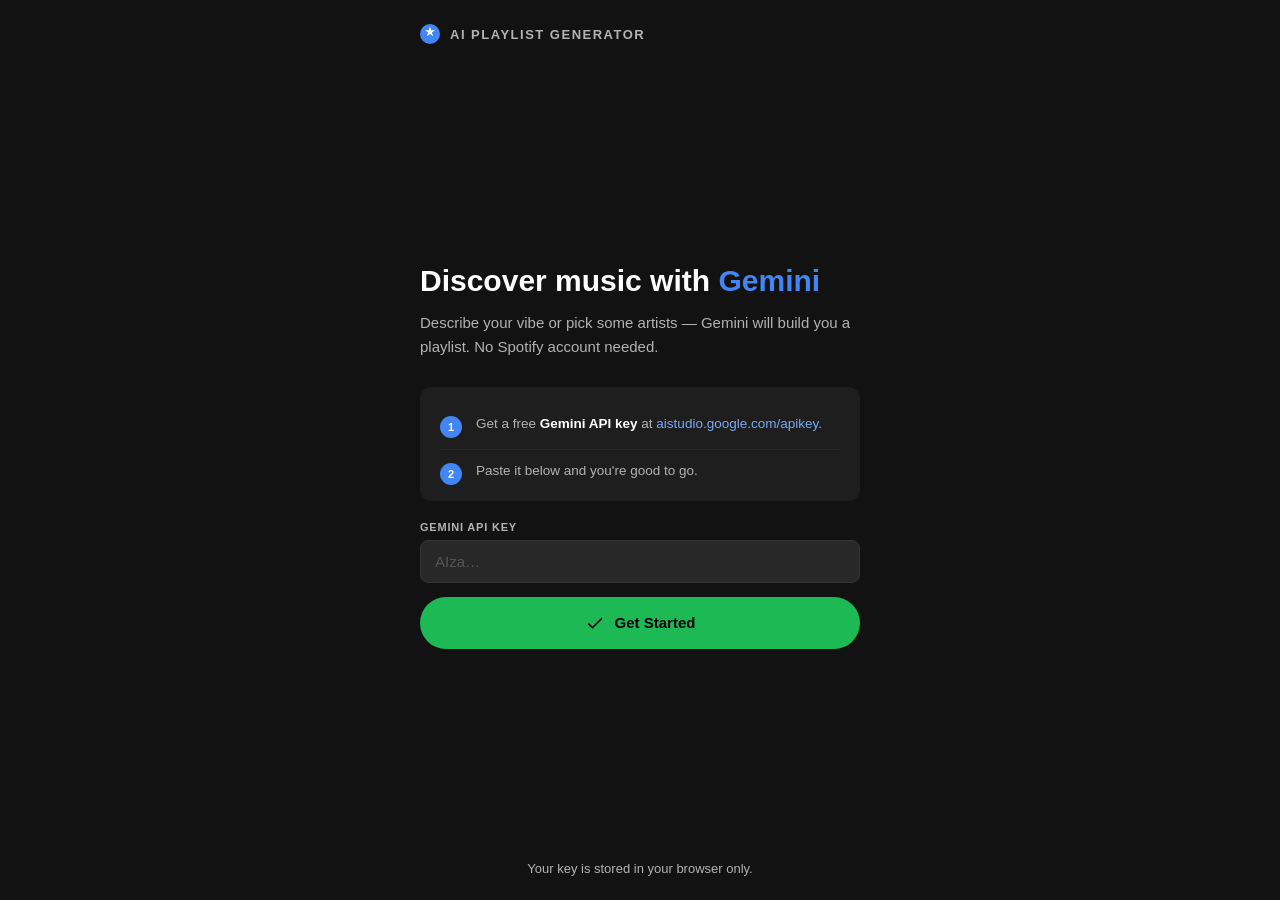
==== commit 3db31799: "Remove Spotify API entirely — Gemini-only with Spotify search links" ====
--- a/spotify-generator.html
+++ b/spotify-generator.html
@@ -3,7 +3,7 @@
 <head>
   <meta charset="UTF-8" />
   <meta name="viewport" content="width=device-width, initial-scale=1.0, maximum-scale=1.0" />
-  <title>Spotify Playlist Generator</title>
+  <title>Playlist Generator</title>
   <style>
     :root {
       --green: #1DB954;
@@ -28,340 +28,121 @@
       -webkit-font-smoothing: antialiased;
     }
 
-    .screen {
-      display: none;
-      flex-direction: column;
-      min-height: 100vh;
-      padding: 24px 20px;
-      max-width: 480px;
-      margin: 0 auto;
-    }
+    .screen { display: none; flex-direction: column; min-height: 100vh; padding: 24px 20px; max-width: 480px; margin: 0 auto; }
     .screen.active { display: flex; }
 
-    .logo {
-      display: flex;
-      align-items: center;
-      gap: 10px;
-      margin-bottom: 8px;
-    }
-    .logo-text {
-      font-size: 13px;
-      font-weight: 700;
-      letter-spacing: 1.5px;
-      text-transform: uppercase;
-      color: var(--text-muted);
-    }
-
-    .hero {
-      flex: 1;
-      display: flex;
-      flex-direction: column;
-      justify-content: center;
-      padding: 24px 0;
-    }
-    .hero h1 {
-      font-size: 30px;
-      font-weight: 800;
-      line-height: 1.15;
-      margin-bottom: 12px;
-    }
+    .logo { display: flex; align-items: center; gap: 10px; margin-bottom: 8px; }
+    .logo-text { font-size: 13px; font-weight: 700; letter-spacing: 1.5px; text-transform: uppercase; color: var(--text-muted); }
+
+    .hero { flex: 1; display: flex; flex-direction: column; justify-content: center; padding: 24px 0; }
+    .hero h1 { font-size: 30px; font-weight: 800; line-height: 1.15; margin-bottom: 12px; }
     .hero h1 .sp { color: var(--green); }
     .hero h1 .gm { color: var(--blue); }
-    .hero p {
-      color: var(--text-muted);
-      font-size: 15px;
-      line-height: 1.6;
-      margin-bottom: 28px;
-    }
+    .hero p { color: var(--text-muted); font-size: 15px; line-height: 1.6; margin-bottom: 28px; }
 
     .btn {
-      display: flex;
-      align-items: center;
-      justify-content: center;
-      gap: 10px;
-      width: 100%;
-      padding: 16px 24px;
-      border-radius: 50px;
-      border: none;
-      font-size: 15px;
-      font-weight: 700;
-      cursor: pointer;
+      display: flex; align-items: center; justify-content: center; gap: 10px;
+      width: 100%; padding: 16px 24px; border-radius: 50px; border: none;
+      font-size: 15px; font-weight: 700; cursor: pointer;
       transition: transform 0.1s, opacity 0.2s, background 0.2s;
       -webkit-tap-highlight-color: transparent;
     }
     .btn:active { transform: scale(0.97); }
     .btn-green { background: var(--green); color: #000; }
     .btn-green:hover { background: var(--green-dark); }
-    .btn-outline {
-      background: transparent;
-      color: var(--text);
-      border: 2px solid var(--surface3);
-    }
+    .btn-outline { background: transparent; color: var(--text); border: 2px solid var(--surface3); }
     .btn-outline:hover { border-color: var(--text-muted); }
     .btn:disabled { opacity: 0.4; cursor: not-allowed; }
 
-    /* Setup card */
-    .setup-card {
-      background: var(--surface);
-      border-radius: var(--radius);
-      padding: 16px 20px;
-      margin-bottom: 20px;
-    }
-    .setup-step {
-      display: flex;
-      gap: 14px;
-      align-items: flex-start;
-      padding: 11px 0;
-      border-bottom: 1px solid var(--surface2);
-    }
-    .setup-step:last-child { border-bottom: none; padding-bottom: 0; }
-    .step-num {
-      width: 22px;
-      height: 22px;
-      border-radius: 50%;
-      background: var(--green);
-      color: #000;
-      font-size: 11px;
-      font-weight: 800;
-      display: flex;
-      align-items: center;
-      justify-content: center;
+    .field { margin-bottom: 14px; }
+    .field label { display: block; font-size: 11px; font-weight: 700; letter-spacing: 0.8px; text-transform: uppercase; color: var(--text-muted); margin-bottom: 7px; }
+    .field input, .field select, .field textarea {
+      width: 100%; background: var(--surface2); border: 1.5px solid var(--surface3);
+      border-radius: 8px; color: var(--text); font-size: 15px; padding: 12px 14px;
+      outline: none; transition: border-color 0.2s; font-family: inherit; resize: none;
+    }
+    .field input:focus, .field select:focus, .field textarea:focus { border-color: var(--green); }
+    .field input::placeholder, .field textarea::placeholder { color: #555; }
+
+    .error-banner {
+      background: rgba(231, 76, 60, 0.12); border: 1px solid rgba(231, 76, 60, 0.35);
+      border-radius: 8px; padding: 12px 16px; font-size: 13.5px; color: #ff7070;
+      margin-bottom: 14px; display: none;
+    }
+    .error-banner.visible { display: block; }
+
+    .spinner {
+      width: 48px; height: 48px; border: 4px solid var(--surface2);
+      border-top-color: var(--green); border-radius: 50%;
+      animation: spin 0.8s linear infinite; margin: 32px auto 24px;
+    }
+    @keyframes spin { to { transform: rotate(360deg); } }
+
+    .progress-wrap { background: var(--surface2); border-radius: 4px; overflow: hidden; height: 4px; margin-bottom: 10px; width: 100%; }
+    .progress-bar { height: 100%; background: linear-gradient(90deg, var(--green), var(--blue)); border-radius: 4px; transition: width 0.5s ease; width: 0%; }
+    .progress-label { font-size: 13px; color: var(--text-muted); margin-bottom: 8px; min-height: 18px; text-align: center; }
+
+    .section-title { font-size: 11px; font-weight: 700; letter-spacing: 1px; text-transform: uppercase; color: var(--text-muted); margin-bottom: 10px; margin-top: 22px; }
+
+    .track-list { list-style: none; }
+    .track-item { border-bottom: 1px solid var(--surface2); }
+    .track-item:last-child { border-bottom: none; }
+
+    .track-row {
+      display: flex; align-items: center; gap: 12px; padding: 11px 0;
+    }
+    .track-num { font-size: 12px; color: var(--text-muted); width: 22px; text-align: right; flex-shrink: 0; }
+    .track-info { flex: 1; min-width: 0; }
+    .track-name { font-size: 14px; font-weight: 600; white-space: nowrap; overflow: hidden; text-overflow: ellipsis; }
+    .track-artist { font-size: 12px; color: var(--text-muted); white-space: nowrap; overflow: hidden; text-overflow: ellipsis; margin-top: 2px; }
+    .track-why { font-size: 11.5px; color: #7baaf7; margin-top: 3px; line-height: 1.4; white-space: normal; }
+
+    .sp-btn {
       flex-shrink: 0;
-      margin-top: 2px;
-    }
-    .step-num.blue { background: var(--blue); color: #fff; }
-    .step-text { font-size: 13.5px; line-height: 1.5; color: var(--text-muted); }
-    .step-text strong { color: var(--text); }
-    .step-text a { color: var(--green); text-decoration: none; }
-    .step-text a.blue-link { color: #7baaf7; }
-
-    .field { margin-bottom: 14px; }
-    .field label {
-      display: block;
-      font-size: 11px;
-      font-weight: 700;
-      letter-spacing: 0.8px;
-      text-transform: uppercase;
-      color: var(--text-muted);
-      margin-bottom: 7px;
-    }
-    .field input, .field select {
-      width: 100%;
-      background: var(--surface2);
-      border: 1.5px solid var(--surface3);
-      border-radius: 8px;
-      color: var(--text);
-      font-size: 15px;
-      padding: 12px 14px;
-      outline: none;
-      transition: border-color 0.2s;
-    }
-    .field input:focus, .field select:focus { border-color: var(--green); }
-    .field input::placeholder { color: #555; }
-
-    /* Progress */
-    .progress-wrap {
-      background: var(--surface2);
-      border-radius: 4px;
-      overflow: hidden;
-      height: 4px;
-      margin-bottom: 10px;
-      width: 100%;
-    }
-    .progress-bar {
-      height: 100%;
-      background: linear-gradient(90deg, var(--green), var(--blue));
-      border-radius: 4px;
-      transition: width 0.5s ease;
-      width: 0%;
-    }
-    .progress-label {
-      font-size: 13px;
-      color: var(--text-muted);
-      margin-bottom: 8px;
-      min-height: 18px;
-      text-align: center;
-    }
-
-    .spinner {
-      width: 48px;
-      height: 48px;
-      border: 4px solid var(--surface2);
-      border-top-color: var(--green);
-      border-radius: 50%;
-      animation: spin 0.8s linear infinite;
-      margin: 32px auto 24px;
-    }
-    @keyframes spin { to { transform: rotate(360deg); } }
-
-    /* Track list */
-    .section-title {
-      font-size: 11px;
-      font-weight: 700;
-      letter-spacing: 1px;
-      text-transform: uppercase;
-      color: var(--text-muted);
-      margin-bottom: 10px;
-      margin-top: 22px;
-    }
-    .track-list { list-style: none; }
-    .track-item {
-      border-bottom: 1px solid var(--surface2);
-    }
-    .track-item:last-child { border-bottom: none; }
-
-    .track-row {
-      display: flex;
-      align-items: center;
-      gap: 12px;
-      padding: 9px 0;
-      cursor: pointer;
+      display: flex; align-items: center; justify-content: center;
+      width: 34px; height: 34px; border-radius: 50%;
+      background: var(--green); border: none; cursor: pointer;
+      text-decoration: none; transition: background 0.15s, transform 0.1s;
       -webkit-tap-highlight-color: transparent;
     }
-    .track-row:active { opacity: 0.7; }
-
-    .track-num {
-      font-size: 12px;
-      color: var(--text-muted);
-      width: 20px;
-      text-align: right;
-      flex-shrink: 0;
-    }
-    .track-art {
-      width: 44px; height: 44px;
-      border-radius: 4px;
-      object-fit: cover;
-      background: var(--surface3);
-      flex-shrink: 0;
-    }
-    .track-art-placeholder {
-      width: 44px; height: 44px;
-      border-radius: 4px;
-      background: var(--surface3);
-      display: flex;
-      align-items: center;
-      justify-content: center;
-      flex-shrink: 0;
-    }
-    .track-info { flex: 1; min-width: 0; }
-    .track-name {
-      font-size: 14px;
-      font-weight: 600;
-      white-space: nowrap;
-      overflow: hidden;
-      text-overflow: ellipsis;
-    }
-    .track-artist {
-      font-size: 12px;
-      color: var(--text-muted);
-      white-space: nowrap;
-      overflow: hidden;
-      text-overflow: ellipsis;
-      margin-top: 2px;
-    }
-    .track-item.not-found .track-name { color: var(--text-muted); }
-
-    .play-icon {
-      flex-shrink: 0;
-      color: var(--text-muted);
-      transition: color 0.15s;
-    }
-    .track-row:hover .play-icon { color: var(--green); }
-    .track-item.expanded .play-icon { color: var(--green); }
-    .not-found-badge {
-      font-size: 10px;
-      color: #666;
-      background: var(--surface2);
-      border-radius: 4px;
-      padding: 2px 6px;
-      flex-shrink: 0;
-    }
-
-    .embed-wrap {
-      display: none;
-      padding: 0 0 10px 32px;
-    }
-    .embed-wrap.open { display: block; }
-    .embed-wrap iframe {
-      border-radius: 8px;
-      width: 100%;
-    }
-
-    /* Playlist header card */
-    .playlist-card {
-      background: var(--surface);
-      border-radius: var(--radius);
-      padding: 14px;
-      display: flex;
-      gap: 14px;
-      align-items: center;
-    }
-    .playlist-art {
-      width: 68px; height: 68px;
-      border-radius: 8px;
-      object-fit: cover;
-      background: var(--surface3);
-      flex-shrink: 0;
-    }
-    .playlist-info h2 { font-size: 17px; font-weight: 800; line-height: 1.2; margin-bottom: 4px; }
-    .playlist-info p { font-size: 13px; color: var(--text-muted); }
-
-    /* Gemini note */
-    .gemini-note {
-      background: rgba(66, 133, 244, 0.08);
-      border: 1px solid rgba(66, 133, 244, 0.2);
-      border-radius: 8px;
-      padding: 10px 14px;
-      font-size: 13px;
-      color: #7baaf7;
-      margin-bottom: 4px;
-      display: flex;
-      gap: 8px;
-      align-items: flex-start;
-    }
-
-    /* Error */
-    .error-banner {
-      background: rgba(231, 76, 60, 0.12);
-      border: 1px solid rgba(231, 76, 60, 0.35);
-      border-radius: 8px;
-      padding: 12px 16px;
-      font-size: 13.5px;
-      color: #ff7070;
-      margin-bottom: 14px;
-      display: none;
-    }
-    .error-banner.visible { display: block; }
+    .sp-btn:hover { background: var(--green-dark); }
+    .sp-btn:active { transform: scale(0.93); }
+
+    .back-btn {
+      background: none; border: none; color: var(--text-muted); font-size: 14px;
+      cursor: pointer; display: flex; align-items: center; gap: 6px;
+      padding: 0; margin-bottom: 20px;
+    }
+    .back-btn:hover { color: var(--text); }
+
+    .scrollable { flex: 1; overflow-y: auto; -webkit-overflow-scrolling: touch; }
+    .sticky-bottom {
+      position: sticky; bottom: 0;
+      background: linear-gradient(transparent, var(--bg) 30%);
+      padding: 14px 0 24px; margin-top: 8px;
+    }
 
     .divider { height: 1px; background: var(--surface2); margin: 18px 0; }
     .text-center { text-align: center; }
     .text-muted { color: var(--text-muted); font-size: 13px; }
 
-    .back-btn {
-      background: none; border: none;
-      color: var(--text-muted);
-      font-size: 14px; cursor: pointer;
-      display: flex; align-items: center; gap: 6px;
-      padding: 0; margin-bottom: 20px;
-    }
-    .back-btn:hover { color: var(--text); }
-
-    .scrollable { flex: 1; overflow-y: auto; -webkit-overflow-scrolling: touch; }
-
-    .sticky-bottom {
-      position: sticky;
-      bottom: 0;
-      background: linear-gradient(transparent, var(--bg) 30%);
-      padding: 14px 0 24px;
-      margin-top: 8px;
-    }
-
-    .hint {
-      font-size: 12px;
-      color: var(--text-muted);
-      text-align: center;
-      margin-top: 10px;
-    }
+    .setup-card { background: var(--surface); border-radius: var(--radius); padding: 16px 20px; margin-bottom: 20px; }
+    .setup-step { display: flex; gap: 14px; align-items: flex-start; padding: 11px 0; border-bottom: 1px solid var(--surface2); }
+    .setup-step:last-child { border-bottom: none; padding-bottom: 0; }
+    .step-num { width: 22px; height: 22px; border-radius: 50%; background: var(--blue); color: #fff; font-size: 11px; font-weight: 800; display: flex; align-items: center; justify-content: center; flex-shrink: 0; margin-top: 2px; }
+    .step-text { font-size: 13.5px; line-height: 1.5; color: var(--text-muted); }
+    .step-text strong { color: var(--text); }
+    .step-text a { color: #7baaf7; text-decoration: none; }
+
+    .vibe-pill {
+      display: inline-block; background: var(--surface2); border-radius: 50px;
+      padding: 6px 14px; font-size: 13px; font-weight: 600; color: var(--text-muted);
+      cursor: pointer; border: 1.5px solid transparent;
+      transition: border-color 0.15s, color 0.15s;
+      -webkit-tap-highlight-color: transparent;
+    }
+    .vibe-pill:hover, .vibe-pill.active { border-color: var(--green); color: var(--green); }
+    .pill-row { display: flex; flex-wrap: wrap; gap: 8px; margin-bottom: 14px; }
   </style>
 </head>
 <body>
@@ -369,16 +150,16 @@
 <!-- SCREEN 1: SETUP -->
 <div id="screen-setup" class="screen">
   <div class="logo">
-    <svg width="24" height="24" viewBox="0 0 24 24" fill="none">
-      <circle cx="12" cy="12" r="12" fill="#1DB954"/>
-      <path d="M17.5 10.2c-3.2-1.9-8.4-2.1-11.4-1.1-.5.1-1-.1-1.2-.6-.1-.5.1-1 .6-1.2 3.5-1.1 9.2-.9 12.9 1.3.4.3.6.8.3 1.3-.3.4-.8.6-1.2.3zM17.2 13.1c-.2.4-.7.5-1.1.3-2.7-1.6-6.8-2.1-10-.1-.4.2-.9 0-1.1-.4-.2-.4 0-.9.4-1.1 3.6-2.2 8.2-1.6 11.3.2.4.2.5.7.5 1.1zM16 15.9c-.2.3-.6.4-.9.2-2.3-1.4-5.3-1.7-8.7-.9-.3.1-.7-.1-.8-.4-.1-.3.1-.7.4-.8 3.8-.8 7 .5 9.6 1 .3.2.5.6.4.9z" fill="#000"/>
+    <svg width="20" height="20" viewBox="0 0 24 24" fill="none">
+      <circle cx="12" cy="12" r="12" fill="#4285f4"/>
+      <path d="M12 3l1.5 4.5H18l-3.75 2.7 1.5 4.5L12 12l-3.75 2.7 1.5-4.5L6 7.5h4.5L12 3z" fill="#fff"/>
     </svg>
-    <span class="logo-text">Playlist Generator</span>
+    <span class="logo-text">AI Playlist Generator</span>
   </div>
 
   <div class="hero">
-    <h1>Powered by <span class="sp">Spotify</span> + <span class="gm">Gemini</span></h1>
-    <p>Paste any public Spotify playlist. Gemini picks fresh songs with the same vibe. Tap any track to preview it.</p>
+    <h1>Discover music with <span class="gm">Gemini</span></h1>
+    <p>Describe your vibe or pick some artists — Gemini will build you a playlist. No Spotify account needed.</p>
 
     <div id="setup-error" class="error-banner"></div>
 
@@ -386,31 +167,13 @@
       <div class="setup-step">
         <div class="step-num">1</div>
         <div class="step-text">
-          Go to <a href="https://developer.spotify.com/dashboard" target="_blank">developer.spotify.com/dashboard</a>, create a free app (set redirect URI to <strong>http://localhost</strong>), then copy your <strong>Client ID</strong> and <strong>Client Secret</strong>.
+          Get a free <strong>Gemini API key</strong> at <a href="https://aistudio.google.com/apikey" target="_blank">aistudio.google.com/apikey</a>.
         </div>
       </div>
       <div class="setup-step">
-        <div class="step-num blue">2</div>
-        <div class="step-text">
-          Get a free <strong>Gemini API key</strong> at <a class="blue-link" href="https://aistudio.google.com/apikey" target="_blank">aistudio.google.com/apikey</a>.
-        </div>
+        <div class="step-num">2</div>
+        <div class="step-text">Paste it below and you're good to go.</div>
       </div>
-      <div class="setup-step">
-        <div class="step-num">3</div>
-        <div class="step-text">Enter all three below — stored in your browser only.</div>
-      </div>
-    </div>
-
-    <div class="field">
-      <label>Spotify Client ID</label>
-      <input id="client-id-input" type="text" placeholder="e.g. 3f2b9a…"
-        autocomplete="off" autocorrect="off" autocapitalize="none" spellcheck="false" />
-    </div>
-
-    <div class="field">
-      <label>Spotify Client Secret</label>
-      <input id="client-secret-input" type="password" placeholder="e.g. 7c4d1e…"
-        autocomplete="off" autocorrect="off" autocapitalize="none" spellcheck="false" />
     </div>
 
     <div class="field">
@@ -421,35 +184,35 @@
 
     <button class="btn btn-green" onclick="saveSetup()">
       <svg width="20" height="20" viewBox="0 0 24 24" fill="currentColor"><path d="M9 16.17L4.83 12l-1.42 1.41L9 19 21 7l-1.41-1.41L9 16.17z"/></svg>
-      Save & Continue
+      Get Started
     </button>
   </div>
 
-  <p class="text-muted text-center">No Spotify login required — works with any public playlist.</p>
+  <p class="text-muted text-center">Your key is stored in your browser only.</p>
 </div>
 
 <!-- SCREEN 2: MAIN -->
 <div id="screen-main" class="screen">
   <div class="logo">
-    <svg width="24" height="24" viewBox="0 0 24 24" fill="none">
-      <circle cx="12" cy="12" r="12" fill="#1DB954"/>
-      <path d="M17.5 10.2c-3.2-1.9-8.4-2.1-11.4-1.1-.5.1-1-.1-1.2-.6-.1-.5.1-1 .6-1.2 3.5-1.1 9.2-.9 12.9 1.3.4.3.6.8.3 1.3-.3.4-.8.6-1.2.3zM17.2 13.1c-.2.4-.7.5-1.1.3-2.7-1.6-6.8-2.1-10-.1-.4.2-.9 0-1.1-.4-.2-.4 0-.9.4-1.1 3.6-2.2 8.2-1.6 11.3.2.4.2.5.7.5 1.1zM16 15.9c-.2.3-.6.4-.9.2-2.3-1.4-5.3-1.7-8.7-.9-.3.1-.7-.1-.8-.4-.1-.3.1-.7.4-.8 3.8-.8 7 .5 9.6 1 .3.2.5.6.4.9z" fill="#000"/>
+    <svg width="20" height="20" viewBox="0 0 24 24" fill="none">
+      <circle cx="12" cy="12" r="12" fill="#4285f4"/>
+      <path d="M12 3l1.5 4.5H18l-3.75 2.7 1.5 4.5L12 12l-3.75 2.7 1.5-4.5L6 7.5h4.5L12 3z" fill="#fff"/>
     </svg>
-    <span class="logo-text">Playlist Generator</span>
+    <span class="logo-text">AI Playlist Generator</span>
   </div>
 
   <div class="hero">
-    <h1>Paste your <span class="sp">Spotify</span> playlist</h1>
-    <p>Gemini will recommend new songs with the same vibe. Tap any result to hear a preview.</p>
+    <h1>What's your <span class="gm">vibe</span>?</h1>
 
     <div id="main-error" class="error-banner"></div>
 
     <div class="field">
-      <label>Playlist URL or ID</label>
-      <input id="playlist-input" type="url"
-        placeholder="https://open.spotify.com/playlist/…"
-        autocomplete="off" autocorrect="off" autocapitalize="none" spellcheck="false" />
+      <label>Describe your mood or taste</label>
+      <textarea id="vibe-input" rows="3"
+        placeholder="e.g. upbeat indie pop for a road trip, similar to Tame Impala and Beach House"></textarea>
     </div>
+
+    <div class="pill-row" id="quick-vibes"></div>
 
     <div class="field">
       <label>Number of songs</label>
@@ -463,21 +226,21 @@
 
     <button class="btn btn-green" onclick="generate()">
       <svg width="20" height="20" viewBox="0 0 24 24" fill="currentColor"><path d="M12 4V1L8 5l4 4V6c3.31 0 6 2.69 6 6 0 1.01-.25 1.97-.7 2.8l1.46 1.46C19.54 15.03 20 13.57 20 12c0-4.42-3.58-8-8-8zm0 14c-3.31 0-6-2.69-6-6 0-1.01.25-1.97.7-2.8L5.24 7.74C4.46 8.97 4 10.43 4 12c0 4.42 3.58 8 8 8v3l4-4-4-4v3z"/></svg>
-      Generate with Gemini
+      Generate Playlist
     </button>
   </div>
 
   <div class="divider"></div>
-  <button class="btn btn-outline" onclick="resetSetup()">Change API Keys</button>
+  <button class="btn btn-outline" onclick="resetSetup()">Change API Key</button>
 </div>
 
 <!-- SCREEN 3: LOADING -->
 <div id="screen-loading" class="screen">
   <div style="flex:1;display:flex;flex-direction:column;justify-content:center;align-items:center;">
     <div class="spinner"></div>
-    <h2 style="font-size:19px;margin-bottom:16px;text-align:center;">Working on it…</h2>
+    <h2 style="font-size:19px;margin-bottom:16px;text-align:center;">Building your playlist…</h2>
     <div class="progress-wrap"><div id="progress-bar" class="progress-bar"></div></div>
-    <p id="progress-label" class="progress-label">Starting…</p>
+    <p id="progress-label" class="progress-label">Asking Gemini…</p>
   </div>
 </div>
 
@@ -489,17 +252,10 @@
   </button>
 
   <div class="scrollable">
-    <div class="section-title">Original Playlist</div>
-    <div id="source-playlist-card" class="playlist-card"></div>
-
-    <div class="section-title">Recommended Playlist (<span id="result-count">0</span> songs)</div>
-    <div id="result-error" class="error-banner"></div>
-    <div id="gemini-note" class="gemini-note" style="display:none">
-      <svg width="16" height="16" viewBox="0 0 24 24" fill="currentColor" style="flex-shrink:0;margin-top:1px"><path d="M12 2C6.48 2 2 6.48 2 12s4.48 10 10 10 10-4.48 10-10S17.52 2 12 2zm1 15h-2v-6h2v6zm0-8h-2V7h2v2z"/></svg>
-      <span id="gemini-note-text"></span>
-    </div>
+    <div class="section-title">Your Playlist — <span id="result-count">0</span> songs</div>
+    <p id="result-vibe" style="font-size:13px;color:var(--text-muted);margin-bottom:14px;line-height:1.5;font-style:italic;"></p>
     <ul id="result-track-list" class="track-list"></ul>
-    <p class="hint" style="margin-bottom: 16px;">Tap any song to preview it</p>
+    <p style="font-size:12px;color:#555;text-align:center;margin:16px 0 8px;">Tap <span style="color:var(--green)">▶</span> to open in Spotify</p>
 
     <div class="sticky-bottom">
       <button class="btn btn-outline" onclick="generate()">
@@ -511,77 +267,90 @@
 </div>
 
 <script>
-const SP_API = 'https://api.spotify.com/v1';
 const GEMINI_MODEL = 'gemini-2.0-flash';
 
-// ── Spotify client credentials ──────────────────
-async function getToken() {
-  const exp = parseInt(localStorage.getItem('sp_token_expires') || 0);
-  if (Date.now() < exp - 30000) return localStorage.getItem('sp_access_token');
-
-  const clientId     = localStorage.getItem('sp_client_id');
-  const clientSecret = localStorage.getItem('sp_client_secret');
-  if (!clientId || !clientSecret) return null;
-
-  const res = await fetch('https://accounts.spotify.com/api/token', {
-    method: 'POST',
-    headers: {
-      'Content-Type': 'application/x-www-form-urlencoded',
-      'Authorization': 'Basic ' + btoa(clientId + ':' + clientSecret),
-    },
-    body: 'grant_type=client_credentials',
+const QUICK_VIBES = [
+  'Chill lo-fi study vibes',
+  'Energetic workout',
+  'Late night drives',
+  'Happy indie pop',
+  'Moody R&B',
+  'Classic rock anthems',
+  'Focus & deep work',
+  'Feel-good 2000s hits',
+];
+
+function escHtml(s) {
+  return String(s).replace(/&/g,'&amp;').replace(/</g,'&lt;').replace(/>/g,'&gt;').replace(/"/g,'&quot;');
+}
+
+function showScreen(id) {
+  document.querySelectorAll('.screen').forEach(s => s.classList.remove('active'));
+  document.getElementById('screen-' + id).classList.add('active');
+  window.scrollTo(0, 0);
+}
+
+function showError(id, msg) {
+  const el = document.getElementById(id);
+  el.textContent = msg; el.classList.add('visible');
+}
+
+function clearError(id) {
+  const el = document.getElementById(id);
+  el.textContent = ''; el.classList.remove('visible');
+}
+
+function setProgress(pct, label) {
+  document.getElementById('progress-bar').style.width = pct + '%';
+  document.getElementById('progress-label').textContent = label;
+}
+
+// ── Setup ────────────────────────────────────────
+function saveSetup() {
+  const key = document.getElementById('gemini-key-input').value.trim();
+  clearError('setup-error');
+  if (!key) { showError('setup-error', 'Please enter your Gemini API Key.'); return; }
+  localStorage.setItem('gemini_api_key', key);
+  showScreen('main');
+}
+
+function resetSetup() { showScreen('setup'); }
+
+// ── Quick vibe pills ─────────────────────────────
+function buildPills() {
+  const row = document.getElementById('quick-vibes');
+  QUICK_VIBES.forEach(v => {
+    const pill = document.createElement('span');
+    pill.className = 'vibe-pill';
+    pill.textContent = v;
+    pill.onclick = () => {
+      document.querySelectorAll('.vibe-pill').forEach(p => p.classList.remove('active'));
+      pill.classList.add('active');
+      document.getElementById('vibe-input').value = v;
+    };
+    row.appendChild(pill);
   });
-  if (!res.ok) throw new Error('Failed to authenticate with Spotify. Check your Client ID and Secret.');
-  const data = await res.json();
-  localStorage.setItem('sp_access_token', data.access_token);
-  localStorage.setItem('sp_token_expires', Date.now() + data.expires_in * 1000);
-  return data.access_token;
-}
-
-async function spApi(path) {
-  const token = await getToken();
-  const res = await fetch(SP_API + path, {
-    headers: { Authorization: 'Bearer ' + token },
-  });
-  if (!res.ok) {
-    const e = await res.json().catch(() => ({}));
-    throw new Error(e.error?.message || `Spotify API error ${res.status}`);
-  }
-  return res.json();
-}
-
-// ── Fetch playlist tracks ───────────────────────
-async function getPlaylistTracks(playlistId) {
-  let tracks = [], url = `/playlists/${playlistId}/tracks?limit=50&fields=next,items(track(id,name,artists,album,uri))`;
-  while (url) {
-    const data = await spApi(url);
-    const valid = (data.items || []).filter(i => i.track?.id);
-    tracks = tracks.concat(valid.map(i => i.track));
-    url = data.next ? data.next.replace(SP_API, '') : null;
-  }
-  return tracks;
-}
-
-// ── Gemini recommendations ──────────────────────
-async function askGemini(tracks, playlistName, desiredCount) {
+}
+
+// ── Gemini ────────────────────────────────────────
+async function askGemini(vibe, count) {
   const apiKey = localStorage.getItem('gemini_api_key');
-  const songList = tracks.slice(0, 60).map(t =>
-    `"${t.name}" by ${t.artists.map(a => a.name).join(', ')}`
-  ).join('\n');
-
-  const prompt = `You are a music expert. Analyze this Spotify playlist called "${playlistName}" and recommend ${desiredCount} new songs with the same vibe, genre, and energy.
-
-Source playlist songs:
-${songList}
+
+  const prompt = `You are a music expert and DJ. Create a ${count}-song playlist for someone who wants: "${vibe}".
+
+Return ONLY a JSON object with this exact structure, no markdown:
+{
+  "summary": "One sentence describing the playlist vibe",
+  "tracks": [
+    {"title": "Song Title", "artist": "Artist Name", "why": "One short phrase why it fits"}
+  ]
+}
 
 Rules:
-- Do NOT include any songs already in the playlist
-- Match the genre, mood, energy, and era closely
-- Include a mix of popular and lesser-known tracks
-- Return ONLY a JSON array, no markdown, no explanation
-
-Format:
-[{"title": "Song Name", "artist": "Artist Name"}, ...]`;
+- Exactly ${count} tracks
+- Mix well-known and lesser-known songs
+- All tracks must genuinely match the requested vibe
+- Keep "why" to 5 words or fewer`;
 
   const res = await fetch(
     `https://generativelanguage.googleapis.com/v1beta/models/${GEMINI_MODEL}:generateContent?key=${apiKey}`,
@@ -590,7 +359,7 @@
       headers: { 'Content-Type': 'application/json' },
       body: JSON.stringify({
         contents: [{ parts: [{ text: prompt }] }],
-        generationConfig: { temperature: 0.9, maxOutputTokens: 4096 },
+        generationConfig: { temperature: 1.0, maxOutputTokens: 4096 },
       }),
     }
   );
@@ -602,231 +371,65 @@
 
   const data = await res.json();
   const text = data.candidates?.[0]?.content?.parts?.[0]?.text || '';
-  const jsonMatch = text.match(/\[[\s\S]*\]/);
-  if (!jsonMatch) throw new Error('Gemini returned an unexpected format. Try again.');
-  const recs = JSON.parse(jsonMatch[0]);
-  if (!Array.isArray(recs)) throw new Error('Invalid response from Gemini.');
-  return recs.filter(r => r.title && r.artist);
-}
-
-// ── Search Spotify ──────────────────────────────
-async function searchSpotify(title, artist) {
-  const q = encodeURIComponent(`track:${title} artist:${artist}`);
-  const data = await spApi(`/search?q=${q}&type=track&limit=1`);
-  return data?.tracks?.items?.[0] || null;
-}
-
-async function resolveRecommendations(recs, setProgress, startPct, endPct) {
-  const found = [], notFound = [];
-  for (let i = 0; i < recs.length; i++) {
-    const r = recs[i];
-    setProgress(
-      Math.round(startPct + ((i + 1) / recs.length) * (endPct - startPct)),
-      `Finding "${r.title}" on Spotify… (${i + 1}/${recs.length})`
-    );
-    try {
-      const track = await searchSpotify(r.title, r.artist);
-      if (track) found.push(track);
-      else notFound.push(r);
-    } catch (_) {
-      notFound.push(r);
-    }
-  }
-  return { found, notFound };
-}
-
-// ── Helpers ─────────────────────────────────────
-function parsePlaylistId(input) {
-  input = input.trim();
-  const urlM = input.match(/playlist\/([A-Za-z0-9]+)/);
-  if (urlM) return urlM[1];
-  const uriM = input.match(/spotify:playlist:([A-Za-z0-9]+)/);
-  if (uriM) return uriM[1];
-  if (/^[A-Za-z0-9]{15,30}$/.test(input)) return input;
-  return null;
-}
-
-function escHtml(str) {
-  return String(str).replace(/&/g,'&amp;').replace(/</g,'&lt;').replace(/>/g,'&gt;').replace(/"/g,'&quot;');
-}
-
-function msToMin(ms) {
-  const s = Math.round(ms / 1000);
-  return `${Math.floor(s / 60)}:${String(s % 60).padStart(2, '0')}`;
-}
-
-// ── UI helpers ───────────────────────────────────
-function showScreen(id) {
-  document.querySelectorAll('.screen').forEach(s => s.classList.remove('active'));
-  document.getElementById('screen-' + id).classList.add('active');
-  window.scrollTo(0, 0);
-}
-
-function showError(id, msg) {
-  const el = document.getElementById(id);
-  el.textContent = msg; el.classList.add('visible');
-}
-
-function clearError(id) {
-  const el = document.getElementById(id);
-  el.textContent = ''; el.classList.remove('visible');
-}
-
-function setProgress(pct, label) {
-  document.getElementById('progress-bar').style.width = pct + '%';
-  document.getElementById('progress-label').textContent = label;
-}
-
-// ── Setup ────────────────────────────────────────
-function saveSetup() {
-  const clientId     = document.getElementById('client-id-input').value.trim();
-  const clientSecret = document.getElementById('client-secret-input').value.trim();
-  const geminiKey    = document.getElementById('gemini-key-input').value.trim();
-  clearError('setup-error');
-
-  if (!clientId)     { showError('setup-error', 'Please enter your Spotify Client ID.');     return; }
-  if (!clientSecret) { showError('setup-error', 'Please enter your Spotify Client Secret.'); return; }
-  if (!geminiKey)    { showError('setup-error', 'Please enter your Gemini API Key.');        return; }
-
-  localStorage.setItem('sp_client_id',     clientId);
-  localStorage.setItem('sp_client_secret', clientSecret);
-  localStorage.setItem('gemini_api_key',   geminiKey);
-  showScreen('main');
-}
-
-function resetSetup() {
-  showScreen('setup');
-}
-
-// ── Render results ───────────────────────────────
-function renderSourceCard(playlist) {
-  const img   = playlist.images?.[0]?.url;
-  const count = playlist.tracks?.total || 0;
-  document.getElementById('source-playlist-card').innerHTML = `
-    ${img ? `<img class="playlist-art" src="${escHtml(img)}" alt="" />` : ''}
-    <div class="playlist-info">
-      <h2>${escHtml(playlist.name)}</h2>
-      <p>${escHtml(playlist.owner?.display_name || '')} · ${count} songs</p>
-    </div>`;
-}
-
-function toggleEmbed(item, trackId) {
-  const wrap = item.querySelector('.embed-wrap');
-  const isOpen = wrap.classList.contains('open');
-
-  // Close any other open embeds
-  document.querySelectorAll('.embed-wrap.open').forEach(w => {
-    w.classList.remove('open');
-    w.innerHTML = '';
-    w.closest('.track-item').classList.remove('expanded');
-  });
-
-  if (!isOpen) {
-    wrap.innerHTML = `<iframe
-      src="https://open.spotify.com/embed/track/${trackId}?utm_source=generator&theme=0"
-      height="80"
-      frameborder="0"
-      allow="autoplay; clipboard-write; encrypted-media; fullscreen; picture-in-picture"
-      loading="lazy"></iframe>`;
-    wrap.classList.add('open');
-    item.classList.add('expanded');
-  }
-}
-
-function renderTrackList(found, notFound) {
+  const jsonMatch = text.match(/\{[\s\S]*\}/);
+  if (!jsonMatch) throw new Error('Unexpected response from Gemini. Try again.');
+  const result = JSON.parse(jsonMatch[0]);
+  if (!Array.isArray(result.tracks)) throw new Error('Invalid response format from Gemini.');
+  return result;
+}
+
+// ── Render ────────────────────────────────────────
+function renderTracks(tracks) {
   const list = document.getElementById('result-track-list');
   list.innerHTML = '';
 
-  found.forEach((track, i) => {
-    const img    = track.album?.images?.[1]?.url || track.album?.images?.[0]?.url;
-    const artist = track.artists.map(a => a.name).join(', ');
-    const trackId = track.id;
+  tracks.forEach((t, i) => {
+    const searchQ = encodeURIComponent(`${t.title} ${t.artist}`);
+    const spotifyUrl = `https://open.spotify.com/search/${searchQ}`;
 
     const li = document.createElement('li');
     li.className = 'track-item';
     li.innerHTML = `
-      <div class="track-row" onclick="toggleEmbed(this.closest('.track-item'), '${escHtml(trackId)}')">
+      <div class="track-row">
         <span class="track-num">${i + 1}</span>
-        ${img
-          ? `<img class="track-art" src="${escHtml(img)}" alt="" loading="lazy" />`
-          : `<div class="track-art-placeholder"><svg width="18" height="18" viewBox="0 0 24 24" fill="#555"><path d="M12 3v10.55c-.59-.34-1.27-.55-2-.55-2.21 0-4 1.79-4 4s1.79 4 4 4 4-1.79 4-4V7h4V3h-6z"/></svg></div>`}
         <div class="track-info">
-          <div class="track-name">${escHtml(track.name)}</div>
-          <div class="track-artist">${escHtml(artist)}</div>
+          <div class="track-name">${escHtml(t.title)}</div>
+          <div class="track-artist">${escHtml(t.artist)}</div>
+          ${t.why ? `<div class="track-why">${escHtml(t.why)}</div>` : ''}
         </div>
-        <svg class="play-icon" width="20" height="20" viewBox="0 0 24 24" fill="currentColor">
-          <path d="M8 5v14l11-7z"/>
-        </svg>
-      </div>
-      <div class="embed-wrap"></div>`;
-    list.appendChild(li);
-  });
-
-  notFound.forEach((r, i) => {
-    const li = document.createElement('li');
-    li.className = 'track-item not-found';
-    li.innerHTML = `
-      <div class="track-row">
-        <span class="track-num">${found.length + i + 1}</span>
-        <div class="track-art-placeholder" style="background:#1a1a1a;border:1px dashed #333">
-          <svg width="18" height="18" viewBox="0 0 24 24" fill="#444"><path d="M12 2C6.48 2 2 6.48 2 12s4.48 10 10 10 10-4.48 10-10S17.52 2 12 2zm1 15h-2v-2h2v2zm0-4h-2V7h2v6z"/></svg>
-        </div>
-        <div class="track-info">
-          <div class="track-name">${escHtml(r.title)}</div>
-          <div class="track-artist">${escHtml(r.artist)}</div>
-        </div>
-        <span class="not-found-badge">not found</span>
+        <a class="sp-btn" href="${spotifyUrl}" target="_blank" title="Open in Spotify" aria-label="Open in Spotify">
+          <svg width="16" height="16" viewBox="0 0 24 24" fill="#000"><path d="M8 5v14l11-7z"/></svg>
+        </a>
       </div>`;
     list.appendChild(li);
   });
 }
 
-// ── Main generate flow ───────────────────────────
+// ── Generate ──────────────────────────────────────
 async function generate() {
-  const input       = document.getElementById('playlist-input').value;
-  const desiredSize = parseInt(document.getElementById('playlist-size').value);
+  const vibe = document.getElementById('vibe-input').value.trim();
+  const count = parseInt(document.getElementById('playlist-size').value);
   clearError('main-error');
-  clearError('result-error');
-
-  const playlistId = parsePlaylistId(input);
-  if (!playlistId) {
-    showError('main-error', 'Please enter a valid Spotify playlist URL or ID.');
+
+  if (!vibe) {
+    showError('main-error', 'Describe a vibe or pick one of the quick options above.');
     return;
   }
 
   showScreen('loading');
-  setProgress(5, 'Fetching playlist…');
+  setProgress(20, 'Asking Gemini for recommendations…');
 
   try {
-    const playlist = await spApi(`/playlists/${playlistId}?fields=id,name,images,owner,tracks(total)`);
-    renderSourceCard(playlist);
-    setProgress(15, `Found "${playlist.name}" — reading tracks…`);
-
-    const tracks = await getPlaylistTracks(playlistId);
-    if (tracks.length === 0) throw new Error('This playlist appears to be empty.');
-    setProgress(35, `Read ${tracks.length} songs. Asking Gemini for recommendations…`);
-
-    const geminiRecs = await askGemini(tracks, playlist.name, desiredSize);
-    setProgress(60, `Gemini suggested ${geminiRecs.length} songs. Looking them up on Spotify…`);
-
-    const { found, notFound } = await resolveRecommendations(geminiRecs, setProgress, 60, 95);
-
-    renderTrackList(found, notFound);
-    document.getElementById('result-count').textContent = found.length + notFound.length;
-
-    const noteEl   = document.getElementById('gemini-note');
-    const noteText = document.getElementById('gemini-note-text');
-    if (notFound.length > 0) {
-      noteText.textContent = `${notFound.length} suggestion${notFound.length > 1 ? 's' : ''} couldn't be found on Spotify (shown greyed out) — tap the others to preview.`;
-      noteEl.style.display = 'flex';
-    } else {
-      noteEl.style.display = 'none';
-    }
+    const result = await askGemini(vibe, count);
+    setProgress(90, `Got ${result.tracks.length} songs — rendering…`);
+
+    document.getElementById('result-count').textContent = result.tracks.length;
+    document.getElementById('result-vibe').textContent = result.summary || '';
+    renderTracks(result.tracks);
 
     setProgress(100, 'Done!');
-    await new Promise(r => setTimeout(r, 350));
+    await new Promise(r => setTimeout(r, 300));
     showScreen('results');
-
   } catch (err) {
     console.error(err);
     showScreen('main');
@@ -834,17 +437,12 @@
   }
 }
 
-// ── Bootstrap ────────────────────────────────────
+// ── Boot ──────────────────────────────────────────
 document.addEventListener('DOMContentLoaded', () => {
-  const clientId     = localStorage.getItem('sp_client_id');
-  const clientSecret = localStorage.getItem('sp_client_secret');
-  const geminiKey    = localStorage.getItem('gemini_api_key');
-
-  if (clientId)     document.getElementById('client-id-input').value     = clientId;
-  if (clientSecret) document.getElementById('client-secret-input').value = clientSecret;
-  if (geminiKey)    document.getElementById('gemini-key-input').value     = geminiKey;
-
-  if (clientId && clientSecret && geminiKey) {
+  buildPills();
+  const key = localStorage.getItem('gemini_api_key');
+  if (key) {
+    document.getElementById('gemini-key-input').value = key;
     showScreen('main');
   } else {
     showScreen('setup');
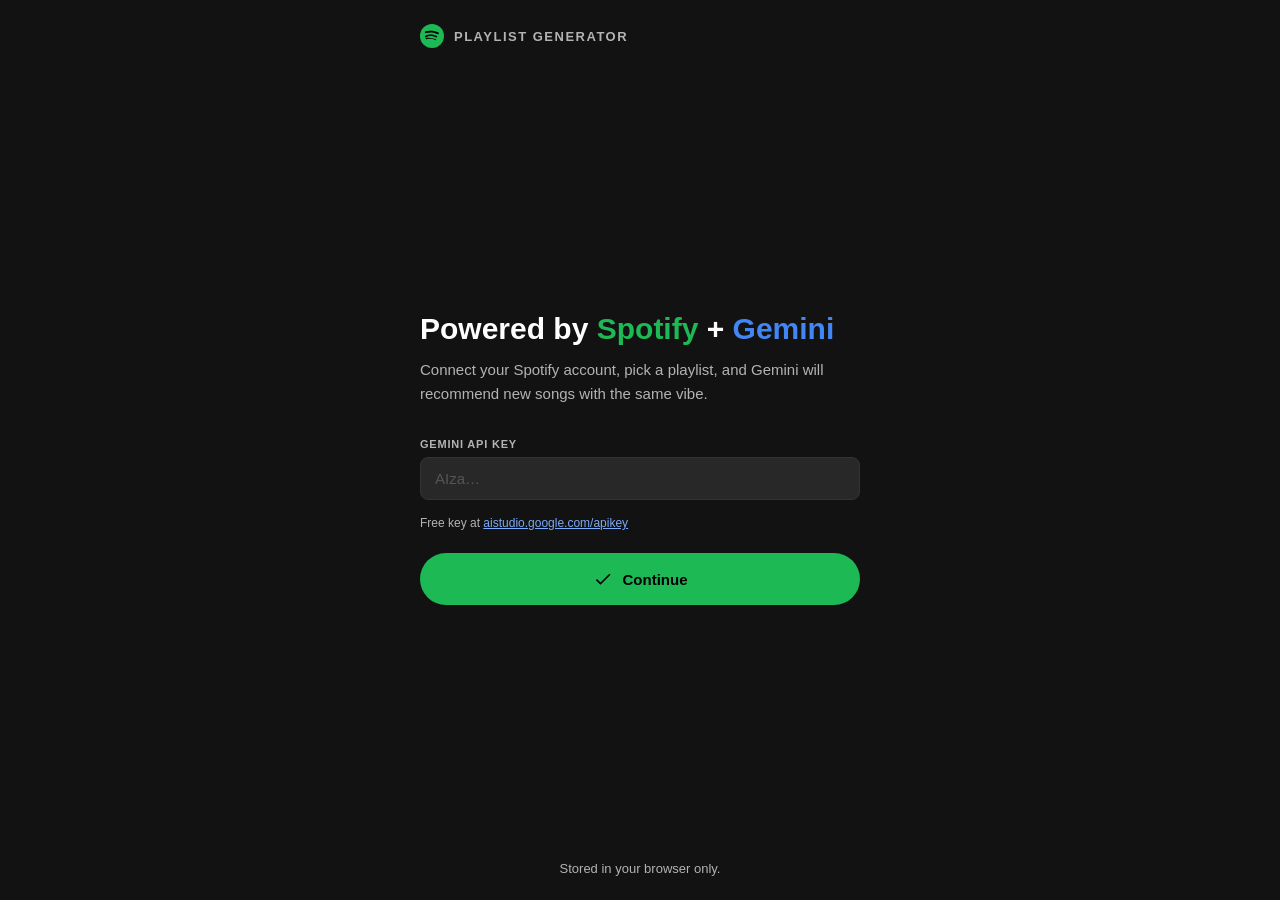
==== commit d28456e7: "PKCE OAuth Spotify connect — users just click 'Connect with Spotify'" ====
--- a/spotify-generator.html
+++ b/spotify-generator.html
@@ -38,7 +38,7 @@
     .hero h1 { font-size: 30px; font-weight: 800; line-height: 1.15; margin-bottom: 12px; }
     .hero h1 .sp { color: var(--green); }
     .hero h1 .gm { color: var(--blue); }
-    .hero p { color: var(--text-muted); font-size: 15px; line-height: 1.6; margin-bottom: 28px; }
+    .hero p { color: var(--text-muted); font-size: 15px; line-height: 1.6; margin-bottom: 32px; }
 
     .btn {
       display: flex; align-items: center; justify-content: center; gap: 10px;
@@ -56,13 +56,13 @@
 
     .field { margin-bottom: 14px; }
     .field label { display: block; font-size: 11px; font-weight: 700; letter-spacing: 0.8px; text-transform: uppercase; color: var(--text-muted); margin-bottom: 7px; }
-    .field input, .field select, .field textarea {
+    .field input, .field select {
       width: 100%; background: var(--surface2); border: 1.5px solid var(--surface3);
       border-radius: 8px; color: var(--text); font-size: 15px; padding: 12px 14px;
-      outline: none; transition: border-color 0.2s; font-family: inherit; resize: none;
-    }
-    .field input:focus, .field select:focus, .field textarea:focus { border-color: var(--green); }
-    .field input::placeholder, .field textarea::placeholder { color: #555; }
+      outline: none; transition: border-color 0.2s; font-family: inherit;
+    }
+    .field input:focus, .field select:focus { border-color: var(--green); }
+    .field input::placeholder { color: #555; }
 
     .error-banner {
       background: rgba(231, 76, 60, 0.12); border: 1px solid rgba(231, 76, 60, 0.35);
@@ -84,22 +84,41 @@
 
     .section-title { font-size: 11px; font-weight: 700; letter-spacing: 1px; text-transform: uppercase; color: var(--text-muted); margin-bottom: 10px; margin-top: 22px; }
 
+    /* Playlist picker */
+    .playlist-grid { display: flex; flex-direction: column; gap: 10px; margin-bottom: 20px; }
+    .playlist-row {
+      display: flex; align-items: center; gap: 12px;
+      background: var(--surface); border-radius: var(--radius);
+      padding: 12px; cursor: pointer; border: 2px solid transparent;
+      transition: border-color 0.15s;
+      -webkit-tap-highlight-color: transparent;
+    }
+    .playlist-row:hover, .playlist-row.selected { border-color: var(--green); }
+    .playlist-row img { width: 52px; height: 52px; border-radius: 6px; object-fit: cover; background: var(--surface3); flex-shrink: 0; }
+    .playlist-row-img-placeholder { width: 52px; height: 52px; border-radius: 6px; background: var(--surface3); flex-shrink: 0; display: flex; align-items: center; justify-content: center; }
+    .playlist-row-info { flex: 1; min-width: 0; }
+    .playlist-row-name { font-size: 14px; font-weight: 700; white-space: nowrap; overflow: hidden; text-overflow: ellipsis; }
+    .playlist-row-meta { font-size: 12px; color: var(--text-muted); margin-top: 2px; }
+    .playlist-row-check { flex-shrink: 0; color: var(--green); display: none; }
+    .playlist-row.selected .playlist-row-check { display: block; }
+
+    /* Track list */
     .track-list { list-style: none; }
     .track-item { border-bottom: 1px solid var(--surface2); }
     .track-item:last-child { border-bottom: none; }
-
-    .track-row {
-      display: flex; align-items: center; gap: 12px; padding: 11px 0;
-    }
+    .track-row { display: flex; align-items: center; gap: 12px; padding: 9px 0; }
     .track-num { font-size: 12px; color: var(--text-muted); width: 22px; text-align: right; flex-shrink: 0; }
+    .track-art { width: 44px; height: 44px; border-radius: 4px; object-fit: cover; background: var(--surface3); flex-shrink: 0; }
+    .track-art-ph { width: 44px; height: 44px; border-radius: 4px; background: var(--surface3); display: flex; align-items: center; justify-content: center; flex-shrink: 0; }
     .track-info { flex: 1; min-width: 0; }
     .track-name { font-size: 14px; font-weight: 600; white-space: nowrap; overflow: hidden; text-overflow: ellipsis; }
     .track-artist { font-size: 12px; color: var(--text-muted); white-space: nowrap; overflow: hidden; text-overflow: ellipsis; margin-top: 2px; }
-    .track-why { font-size: 11.5px; color: #7baaf7; margin-top: 3px; line-height: 1.4; white-space: normal; }
-
+    .track-item.not-found .track-name { color: var(--text-muted); }
+    .not-found-badge { font-size: 10px; color: #666; background: var(--surface2); border-radius: 4px; padding: 2px 6px; flex-shrink: 0; }
+
+    /* Spotify open button */
     .sp-btn {
-      flex-shrink: 0;
-      display: flex; align-items: center; justify-content: center;
+      flex-shrink: 0; display: flex; align-items: center; justify-content: center;
       width: 34px; height: 34px; border-radius: 50%;
       background: var(--green); border: none; cursor: pointer;
       text-decoration: none; transition: background 0.15s, transform 0.1s;
@@ -108,154 +127,147 @@
     .sp-btn:hover { background: var(--green-dark); }
     .sp-btn:active { transform: scale(0.93); }
 
-    .back-btn {
-      background: none; border: none; color: var(--text-muted); font-size: 14px;
-      cursor: pointer; display: flex; align-items: center; gap: 6px;
-      padding: 0; margin-bottom: 20px;
-    }
+    /* Playlist header card */
+    .playlist-card { background: var(--surface); border-radius: var(--radius); padding: 14px; display: flex; gap: 14px; align-items: center; }
+    .playlist-card img { width: 68px; height: 68px; border-radius: 8px; object-fit: cover; background: var(--surface3); flex-shrink: 0; }
+    .playlist-card-info h2 { font-size: 17px; font-weight: 800; line-height: 1.2; margin-bottom: 4px; }
+    .playlist-card-info p { font-size: 13px; color: var(--text-muted); }
+
+    .back-btn { background: none; border: none; color: var(--text-muted); font-size: 14px; cursor: pointer; display: flex; align-items: center; gap: 6px; padding: 0; margin-bottom: 20px; }
     .back-btn:hover { color: var(--text); }
 
     .scrollable { flex: 1; overflow-y: auto; -webkit-overflow-scrolling: touch; }
-    .sticky-bottom {
-      position: sticky; bottom: 0;
-      background: linear-gradient(transparent, var(--bg) 30%);
-      padding: 14px 0 24px; margin-top: 8px;
-    }
+    .sticky-bottom { position: sticky; bottom: 0; background: linear-gradient(transparent, var(--bg) 30%); padding: 14px 0 24px; margin-top: 8px; }
 
     .divider { height: 1px; background: var(--surface2); margin: 18px 0; }
     .text-center { text-align: center; }
     .text-muted { color: var(--text-muted); font-size: 13px; }
 
-    .setup-card { background: var(--surface); border-radius: var(--radius); padding: 16px 20px; margin-bottom: 20px; }
-    .setup-step { display: flex; gap: 14px; align-items: flex-start; padding: 11px 0; border-bottom: 1px solid var(--surface2); }
-    .setup-step:last-child { border-bottom: none; padding-bottom: 0; }
-    .step-num { width: 22px; height: 22px; border-radius: 50%; background: var(--blue); color: #fff; font-size: 11px; font-weight: 800; display: flex; align-items: center; justify-content: center; flex-shrink: 0; margin-top: 2px; }
-    .step-text { font-size: 13.5px; line-height: 1.5; color: var(--text-muted); }
-    .step-text strong { color: var(--text); }
-    .step-text a { color: #7baaf7; text-decoration: none; }
-
-    .vibe-pill {
-      display: inline-block; background: var(--surface2); border-radius: 50px;
-      padding: 6px 14px; font-size: 13px; font-weight: 600; color: var(--text-muted);
-      cursor: pointer; border: 1.5px solid transparent;
-      transition: border-color 0.15s, color 0.15s;
-      -webkit-tap-highlight-color: transparent;
-    }
-    .vibe-pill:hover, .vibe-pill.active { border-color: var(--green); color: var(--green); }
-    .pill-row { display: flex; flex-wrap: wrap; gap: 8px; margin-bottom: 14px; }
+    .user-chip { display: inline-flex; align-items: center; gap: 8px; background: var(--surface); border-radius: 50px; padding: 6px 14px 6px 6px; margin-bottom: 20px; }
+    .user-chip img { width: 28px; height: 28px; border-radius: 50%; object-fit: cover; }
+    .user-chip span { font-size: 13px; font-weight: 600; }
+
+    .gemini-note { background: rgba(66,133,244,0.08); border: 1px solid rgba(66,133,244,0.2); border-radius: 8px; padding: 10px 14px; font-size: 13px; color: #7baaf7; margin-bottom: 4px; display: flex; gap: 8px; align-items: flex-start; }
   </style>
 </head>
 <body>
 
-<!-- SCREEN 1: SETUP -->
+<!-- SCREEN: SETUP (first-time Gemini key) -->
 <div id="screen-setup" class="screen">
   <div class="logo">
-    <svg width="20" height="20" viewBox="0 0 24 24" fill="none">
-      <circle cx="12" cy="12" r="12" fill="#4285f4"/>
-      <path d="M12 3l1.5 4.5H18l-3.75 2.7 1.5 4.5L12 12l-3.75 2.7 1.5-4.5L6 7.5h4.5L12 3z" fill="#fff"/>
-    </svg>
-    <span class="logo-text">AI Playlist Generator</span>
-  </div>
-
+    <svg width="24" height="24" viewBox="0 0 24 24" fill="none"><circle cx="12" cy="12" r="12" fill="#1DB954"/><path d="M17.5 10.2c-3.2-1.9-8.4-2.1-11.4-1.1-.5.1-1-.1-1.2-.6-.1-.5.1-1 .6-1.2 3.5-1.1 9.2-.9 12.9 1.3.4.3.6.8.3 1.3-.3.4-.8.6-1.2.3zM17.2 13.1c-.2.4-.7.5-1.1.3-2.7-1.6-6.8-2.1-10-.1-.4.2-.9 0-1.1-.4-.2-.4 0-.9.4-1.1 3.6-2.2 8.2-1.6 11.3.2.4.2.5.7.5 1.1zM16 15.9c-.2.3-.6.4-.9.2-2.3-1.4-5.3-1.7-8.7-.9-.3.1-.7-.1-.8-.4-.1-.3.1-.7.4-.8 3.8-.8 7 .5 9.6 1 .3.2.5.6.4.9z" fill="#000"/></svg>
+    <span class="logo-text">Playlist Generator</span>
+  </div>
   <div class="hero">
-    <h1>Discover music with <span class="gm">Gemini</span></h1>
-    <p>Describe your vibe or pick some artists — Gemini will build you a playlist. No Spotify account needed.</p>
-
+    <h1>Powered by <span class="sp">Spotify</span> + <span class="gm">Gemini</span></h1>
+    <p>Connect your Spotify account, pick a playlist, and Gemini will recommend new songs with the same vibe.</p>
     <div id="setup-error" class="error-banner"></div>
-
-    <div class="setup-card">
-      <div class="setup-step">
-        <div class="step-num">1</div>
-        <div class="step-text">
-          Get a free <strong>Gemini API key</strong> at <a href="https://aistudio.google.com/apikey" target="_blank">aistudio.google.com/apikey</a>.
-        </div>
-      </div>
-      <div class="setup-step">
-        <div class="step-num">2</div>
-        <div class="step-text">Paste it below and you're good to go.</div>
-      </div>
-    </div>
-
     <div class="field">
       <label>Gemini API Key</label>
       <input id="gemini-key-input" type="password" placeholder="AIza…"
         autocomplete="off" autocorrect="off" autocapitalize="none" spellcheck="false" />
     </div>
-
-    <button class="btn btn-green" onclick="saveSetup()">
+    <p style="font-size:12px;color:var(--text-muted);margin-bottom:20px;">
+      Free key at <a href="https://aistudio.google.com/apikey" target="_blank" style="color:#7baaf7;">aistudio.google.com/apikey</a>
+    </p>
+    <button class="btn btn-green" onclick="saveGeminiKey()">
       <svg width="20" height="20" viewBox="0 0 24 24" fill="currentColor"><path d="M9 16.17L4.83 12l-1.42 1.41L9 19 21 7l-1.41-1.41L9 16.17z"/></svg>
-      Get Started
+      Continue
     </button>
   </div>
-
-  <p class="text-muted text-center">Your key is stored in your browser only.</p>
+  <p class="text-muted text-center">Stored in your browser only.</p>
 </div>
 
-<!-- SCREEN 2: MAIN -->
-<div id="screen-main" class="screen">
+<!-- SCREEN: CONNECT SPOTIFY -->
+<div id="screen-connect" class="screen">
   <div class="logo">
-    <svg width="20" height="20" viewBox="0 0 24 24" fill="none">
-      <circle cx="12" cy="12" r="12" fill="#4285f4"/>
-      <path d="M12 3l1.5 4.5H18l-3.75 2.7 1.5 4.5L12 12l-3.75 2.7 1.5-4.5L6 7.5h4.5L12 3z" fill="#fff"/>
-    </svg>
-    <span class="logo-text">AI Playlist Generator</span>
-  </div>
-
+    <svg width="24" height="24" viewBox="0 0 24 24" fill="none"><circle cx="12" cy="12" r="12" fill="#1DB954"/><path d="M17.5 10.2c-3.2-1.9-8.4-2.1-11.4-1.1-.5.1-1-.1-1.2-.6-.1-.5.1-1 .6-1.2 3.5-1.1 9.2-.9 12.9 1.3.4.3.6.8.3 1.3-.3.4-.8.6-1.2.3zM17.2 13.1c-.2.4-.7.5-1.1.3-2.7-1.6-6.8-2.1-10-.1-.4.2-.9 0-1.1-.4-.2-.4 0-.9.4-1.1 3.6-2.2 8.2-1.6 11.3.2.4.2.5.7.5 1.1zM16 15.9c-.2.3-.6.4-.9.2-2.3-1.4-5.3-1.7-8.7-.9-.3.1-.7-.1-.8-.4-.1-.3.1-.7.4-.8 3.8-.8 7 .5 9.6 1 .3.2.5.6.4.9z" fill="#000"/></svg>
+    <span class="logo-text">Playlist Generator</span>
+  </div>
   <div class="hero">
-    <h1>What's your <span class="gm">vibe</span>?</h1>
-
-    <div id="main-error" class="error-banner"></div>
-
-    <div class="field">
-      <label>Describe your mood or taste</label>
-      <textarea id="vibe-input" rows="3"
-        placeholder="e.g. upbeat indie pop for a road trip, similar to Tame Impala and Beach House"></textarea>
-    </div>
-
-    <div class="pill-row" id="quick-vibes"></div>
-
-    <div class="field">
-      <label>Number of songs</label>
-      <select id="playlist-size">
-        <option value="15">15 songs</option>
-        <option value="20">20 songs</option>
-        <option value="30" selected>30 songs</option>
-        <option value="50">50 songs</option>
-      </select>
-    </div>
-
-    <button class="btn btn-green" onclick="generate()">
+    <h1>Connect your <span class="sp">Spotify</span></h1>
+    <p>Sign in with Spotify to browse your playlists. We only read your playlists — nothing is modified.</p>
+    <div id="connect-error" class="error-banner"></div>
+    <button class="btn btn-green" onclick="startSpotifyAuth()">
+      <svg width="20" height="20" viewBox="0 0 24 24" fill="none"><circle cx="12" cy="12" r="12" fill="#000" fill-opacity=".2"/><path d="M17.5 10.2c-3.2-1.9-8.4-2.1-11.4-1.1-.5.1-1-.1-1.2-.6-.1-.5.1-1 .6-1.2 3.5-1.1 9.2-.9 12.9 1.3.4.3.6.8.3 1.3-.3.4-.8.6-1.2.3zM17.2 13.1c-.2.4-.7.5-1.1.3-2.7-1.6-6.8-2.1-10-.1-.4.2-.9 0-1.1-.4-.2-.4 0-.9.4-1.1 3.6-2.2 8.2-1.6 11.3.2.4.2.5.7.5 1.1zM16 15.9c-.2.3-.6.4-.9.2-2.3-1.4-5.3-1.7-8.7-.9-.3.1-.7-.1-.8-.4-.1-.3.1-.7.4-.8 3.8-.8 7 .5 9.6 1 .3.2.5.6.4.9z" fill="#000"/></svg>
+      Connect with Spotify
+    </button>
+  </div>
+  <p class="text-muted text-center">Uses Spotify's secure login — we never see your password.</p>
+</div>
+
+<!-- SCREEN: PICK PLAYLIST -->
+<div id="screen-pick" class="screen">
+  <div class="logo">
+    <svg width="24" height="24" viewBox="0 0 24 24" fill="none"><circle cx="12" cy="12" r="12" fill="#1DB954"/><path d="M17.5 10.2c-3.2-1.9-8.4-2.1-11.4-1.1-.5.1-1-.1-1.2-.6-.1-.5.1-1 .6-1.2 3.5-1.1 9.2-.9 12.9 1.3.4.3.6.8.3 1.3-.3.4-.8.6-1.2.3zM17.2 13.1c-.2.4-.7.5-1.1.3-2.7-1.6-6.8-2.1-10-.1-.4.2-.9 0-1.1-.4-.2-.4 0-.9.4-1.1 3.6-2.2 8.2-1.6 11.3.2.4.2.5.7.5 1.1zM16 15.9c-.2.3-.6.4-.9.2-2.3-1.4-5.3-1.7-8.7-.9-.3.1-.7-.1-.8-.4-.1-.3.1-.7.4-.8 3.8-.8 7 .5 9.6 1 .3.2.5.6.4.9z" fill="#000"/></svg>
+    <span class="logo-text">Playlist Generator</span>
+  </div>
+
+  <div id="user-chip-wrap"></div>
+
+  <h2 style="font-size:20px;font-weight:800;margin-bottom:6px;">Pick a playlist</h2>
+  <p style="font-size:14px;color:var(--text-muted);margin-bottom:18px;">Gemini will find songs that match its vibe.</p>
+
+  <div id="pick-error" class="error-banner"></div>
+
+  <div class="field">
+    <label>Or paste a playlist URL</label>
+    <input id="playlist-url-input" type="url"
+      placeholder="https://open.spotify.com/playlist/…"
+      autocomplete="off" autocorrect="off" autocapitalize="none" spellcheck="false" />
+  </div>
+
+  <div class="field">
+    <label>Number of songs</label>
+    <select id="playlist-size">
+      <option value="15">15 songs</option>
+      <option value="20">20 songs</option>
+      <option value="30" selected>30 songs</option>
+      <option value="50">50 songs</option>
+    </select>
+  </div>
+
+  <div id="playlist-grid" class="playlist-grid"></div>
+
+  <div id="generate-wrap" style="display:none">
+    <button class="btn btn-green" id="generate-btn" onclick="generate()">
       <svg width="20" height="20" viewBox="0 0 24 24" fill="currentColor"><path d="M12 4V1L8 5l4 4V6c3.31 0 6 2.69 6 6 0 1.01-.25 1.97-.7 2.8l1.46 1.46C19.54 15.03 20 13.57 20 12c0-4.42-3.58-8-8-8zm0 14c-3.31 0-6-2.69-6-6 0-1.01.25-1.97.7-2.8L5.24 7.74C4.46 8.97 4 10.43 4 12c0 4.42 3.58 8 8 8v3l4-4-4-4v3z"/></svg>
-      Generate Playlist
+      Generate with Gemini
     </button>
   </div>
 
   <div class="divider"></div>
-  <button class="btn btn-outline" onclick="resetSetup()">Change API Key</button>
+  <button class="btn btn-outline" onclick="disconnectSpotify()">Disconnect Spotify</button>
 </div>
 
-<!-- SCREEN 3: LOADING -->
+<!-- SCREEN: LOADING -->
 <div id="screen-loading" class="screen">
   <div style="flex:1;display:flex;flex-direction:column;justify-content:center;align-items:center;">
     <div class="spinner"></div>
-    <h2 style="font-size:19px;margin-bottom:16px;text-align:center;">Building your playlist…</h2>
+    <h2 style="font-size:19px;margin-bottom:16px;text-align:center;">Working on it…</h2>
     <div class="progress-wrap"><div id="progress-bar" class="progress-bar"></div></div>
-    <p id="progress-label" class="progress-label">Asking Gemini…</p>
+    <p id="progress-label" class="progress-label">Starting…</p>
   </div>
 </div>
 
-<!-- SCREEN 4: RESULTS -->
+<!-- SCREEN: RESULTS -->
 <div id="screen-results" class="screen" style="padding-bottom:0">
-  <button class="back-btn" onclick="showScreen('main')">
+  <button class="back-btn" onclick="showScreen('pick')">
     <svg width="16" height="16" viewBox="0 0 24 24" fill="currentColor"><path d="M20 11H7.83l5.59-5.59L12 4l-8 8 8 8 1.41-1.41L7.83 13H20v-2z"/></svg>
     Back
   </button>
-
   <div class="scrollable">
-    <div class="section-title">Your Playlist — <span id="result-count">0</span> songs</div>
-    <p id="result-vibe" style="font-size:13px;color:var(--text-muted);margin-bottom:14px;line-height:1.5;font-style:italic;"></p>
+    <div class="section-title">Source Playlist</div>
+    <div id="source-card" class="playlist-card"></div>
+
+    <div class="section-title">Recommendations — <span id="result-count">0</span> songs</div>
+    <div id="result-error" class="error-banner"></div>
+    <div id="gemini-note" class="gemini-note" style="display:none">
+      <svg width="16" height="16" viewBox="0 0 24 24" fill="currentColor" style="flex-shrink:0;margin-top:1px"><path d="M12 2C6.48 2 2 6.48 2 12s4.48 10 10 10 10-4.48 10-10S17.52 2 12 2zm1 15h-2v-6h2v6zm0-8h-2V7h2v2z"/></svg>
+      <span id="gemini-note-text"></span>
+    </div>
     <ul id="result-track-list" class="track-list"></ul>
-    <p style="font-size:12px;color:#555;text-align:center;margin:16px 0 8px;">Tap <span style="color:var(--green)">▶</span> to open in Spotify</p>
+    <p style="font-size:12px;color:#555;text-align:center;margin:14px 0 8px;">Tap ▶ to open any song in Spotify</p>
 
     <div class="sticky-bottom">
       <button class="btn btn-outline" onclick="generate()">
@@ -267,90 +279,184 @@
 </div>
 
 <script>
+// ─────────────────────────────────────────────────────────────
+//  CONFIG — fill in your Spotify Client ID below
+// ─────────────────────────────────────────────────────────────
+const SPOTIFY_CLIENT_ID = 'YOUR_SPOTIFY_CLIENT_ID';
+const SCOPES = 'playlist-read-private playlist-read-collaborative user-read-private';
 const GEMINI_MODEL = 'gemini-2.0-flash';
-
-const QUICK_VIBES = [
-  'Chill lo-fi study vibes',
-  'Energetic workout',
-  'Late night drives',
-  'Happy indie pop',
-  'Moody R&B',
-  'Classic rock anthems',
-  'Focus & deep work',
-  'Feel-good 2000s hits',
-];
-
-function escHtml(s) {
-  return String(s).replace(/&/g,'&amp;').replace(/</g,'&lt;').replace(/>/g,'&gt;').replace(/"/g,'&quot;');
-}
-
-function showScreen(id) {
-  document.querySelectorAll('.screen').forEach(s => s.classList.remove('active'));
-  document.getElementById('screen-' + id).classList.add('active');
-  window.scrollTo(0, 0);
-}
-
-function showError(id, msg) {
-  const el = document.getElementById(id);
-  el.textContent = msg; el.classList.add('visible');
-}
-
-function clearError(id) {
-  const el = document.getElementById(id);
-  el.textContent = ''; el.classList.remove('visible');
-}
-
-function setProgress(pct, label) {
-  document.getElementById('progress-bar').style.width = pct + '%';
-  document.getElementById('progress-label').textContent = label;
-}
-
-// ── Setup ────────────────────────────────────────
-function saveSetup() {
-  const key = document.getElementById('gemini-key-input').value.trim();
-  clearError('setup-error');
-  if (!key) { showError('setup-error', 'Please enter your Gemini API Key.'); return; }
-  localStorage.setItem('gemini_api_key', key);
-  showScreen('main');
-}
-
-function resetSetup() { showScreen('setup'); }
-
-// ── Quick vibe pills ─────────────────────────────
-function buildPills() {
-  const row = document.getElementById('quick-vibes');
-  QUICK_VIBES.forEach(v => {
-    const pill = document.createElement('span');
-    pill.className = 'vibe-pill';
-    pill.textContent = v;
-    pill.onclick = () => {
-      document.querySelectorAll('.vibe-pill').forEach(p => p.classList.remove('active'));
-      pill.classList.add('active');
-      document.getElementById('vibe-input').value = v;
-    };
-    row.appendChild(pill);
+const SP_API = 'https://api.spotify.com/v1';
+
+// ─────────────────────────────────────────────────────────────
+//  PKCE helpers
+// ─────────────────────────────────────────────────────────────
+function randomBytes(len) {
+  const arr = new Uint8Array(len);
+  crypto.getRandomValues(arr);
+  return arr;
+}
+
+function base64url(buf) {
+  return btoa(String.fromCharCode(...buf)).replace(/\+/g, '-').replace(/\//g, '_').replace(/=/g, '');
+}
+
+async function generatePKCE() {
+  const verifier = base64url(randomBytes(32));
+  const digest = await crypto.subtle.digest('SHA-256', new TextEncoder().encode(verifier));
+  const challenge = base64url(new Uint8Array(digest));
+  return { verifier, challenge };
+}
+
+// ─────────────────────────────────────────────────────────────
+//  Spotify auth
+// ─────────────────────────────────────────────────────────────
+function redirectUri() {
+  return window.location.origin + window.location.pathname;
+}
+
+async function startSpotifyAuth() {
+  const { verifier, challenge } = await generatePKCE();
+  const state = base64url(randomBytes(8));
+  sessionStorage.setItem('pkce_verifier', verifier);
+  sessionStorage.setItem('pkce_state', state);
+
+  const params = new URLSearchParams({
+    client_id: SPOTIFY_CLIENT_ID,
+    response_type: 'code',
+    redirect_uri: redirectUri(),
+    code_challenge_method: 'S256',
+    code_challenge: challenge,
+    state,
+    scope: SCOPES,
   });
-}
-
-// ── Gemini ────────────────────────────────────────
-async function askGemini(vibe, count) {
+
+  window.location.href = 'https://accounts.spotify.com/authorize?' + params;
+}
+
+async function handleCallback(code, state) {
+  const savedState    = sessionStorage.getItem('pkce_state');
+  const verifier      = sessionStorage.getItem('pkce_verifier');
+  sessionStorage.removeItem('pkce_state');
+  sessionStorage.removeItem('pkce_verifier');
+
+  if (state !== savedState) throw new Error('State mismatch — please try again.');
+
+  const res = await fetch('https://accounts.spotify.com/api/token', {
+    method: 'POST',
+    headers: { 'Content-Type': 'application/x-www-form-urlencoded' },
+    body: new URLSearchParams({
+      grant_type: 'authorization_code',
+      code,
+      redirect_uri: redirectUri(),
+      client_id: SPOTIFY_CLIENT_ID,
+      code_verifier: verifier,
+    }),
+  });
+
+  if (!res.ok) throw new Error('Failed to exchange token. Try connecting again.');
+  const data = await res.json();
+  saveTokens(data);
+}
+
+function saveTokens(data) {
+  localStorage.setItem('sp_access_token',  data.access_token);
+  localStorage.setItem('sp_refresh_token', data.refresh_token);
+  localStorage.setItem('sp_token_expiry',  Date.now() + data.expires_in * 1000);
+}
+
+async function getToken() {
+  const expiry = parseInt(localStorage.getItem('sp_token_expiry') || 0);
+  if (Date.now() < expiry - 60000) return localStorage.getItem('sp_access_token');
+
+  const refresh = localStorage.getItem('sp_refresh_token');
+  if (!refresh) return null;
+
+  const res = await fetch('https://accounts.spotify.com/api/token', {
+    method: 'POST',
+    headers: { 'Content-Type': 'application/x-www-form-urlencoded' },
+    body: new URLSearchParams({
+      grant_type: 'refresh_token',
+      refresh_token: refresh,
+      client_id: SPOTIFY_CLIENT_ID,
+    }),
+  });
+
+  if (!res.ok) { disconnectSpotify(); return null; }
+  const data = await res.json();
+  saveTokens(data);
+  return data.access_token;
+}
+
+async function spApi(path) {
+  const token = await getToken();
+  const res = await fetch(SP_API + path, { headers: { Authorization: 'Bearer ' + token } });
+  if (!res.ok) {
+    const e = await res.json().catch(() => ({}));
+    throw new Error(e.error?.message || `Spotify error ${res.status}`);
+  }
+  return res.json();
+}
+
+function disconnectSpotify() {
+  ['sp_access_token','sp_refresh_token','sp_token_expiry','sp_user'].forEach(k => localStorage.removeItem(k));
+  showScreen('connect');
+}
+
+// ─────────────────────────────────────────────────────────────
+//  Spotify data
+// ─────────────────────────────────────────────────────────────
+async function loadUserPlaylists() {
+  let playlists = [], url = '/me/playlists?limit=50';
+  while (url) {
+    const data = await spApi(url);
+    playlists = playlists.concat(data.items || []);
+    url = data.next ? data.next.replace(SP_API, '') : null;
+  }
+  return playlists;
+}
+
+async function getPlaylistTracks(playlistId) {
+  let tracks = [], url = `/playlists/${playlistId}/tracks?limit=50&fields=next,items(track(id,name,artists,album))`;
+  while (url) {
+    const data = await spApi(url);
+    const valid = (data.items || []).filter(i => i.track?.id);
+    tracks = tracks.concat(valid.map(i => i.track));
+    url = data.next ? data.next.replace(SP_API, '') : null;
+  }
+  return tracks;
+}
+
+function parsePlaylistId(input) {
+  input = input.trim();
+  const urlM = input.match(/playlist\/([A-Za-z0-9]+)/);
+  if (urlM) return urlM[1];
+  const uriM = input.match(/spotify:playlist:([A-Za-z0-9]+)/);
+  if (uriM) return uriM[1];
+  if (/^[A-Za-z0-9]{15,30}$/.test(input)) return input;
+  return null;
+}
+
+// ─────────────────────────────────────────────────────────────
+//  Gemini
+// ─────────────────────────────────────────────────────────────
+async function askGemini(tracks, playlistName, count) {
   const apiKey = localStorage.getItem('gemini_api_key');
-
-  const prompt = `You are a music expert and DJ. Create a ${count}-song playlist for someone who wants: "${vibe}".
-
-Return ONLY a JSON object with this exact structure, no markdown:
-{
-  "summary": "One sentence describing the playlist vibe",
-  "tracks": [
-    {"title": "Song Title", "artist": "Artist Name", "why": "One short phrase why it fits"}
-  ]
-}
+  const songList = tracks.slice(0, 60).map(t =>
+    `"${t.name}" by ${t.artists.map(a => a.name).join(', ')}`
+  ).join('\n');
+
+  const prompt = `You are a music expert. Analyze this Spotify playlist called "${playlistName}" and recommend ${count} new songs with the same vibe, genre, and energy.
+
+Songs in the playlist:
+${songList}
 
 Rules:
-- Exactly ${count} tracks
-- Mix well-known and lesser-known songs
-- All tracks must genuinely match the requested vibe
-- Keep "why" to 5 words or fewer`;
+- Do NOT include any song already in the playlist
+- Match the genre, mood, energy, and era closely
+- Mix well-known and lesser-known tracks
+- Return ONLY a JSON array, no markdown, no explanation
+
+Format: [{"title": "Song Name", "artist": "Artist Name"}, ...]`;
 
   const res = await fetch(
     `https://generativelanguage.googleapis.com/v1beta/models/${GEMINI_MODEL}:generateContent?key=${apiKey}`,
@@ -359,7 +465,7 @@
       headers: { 'Content-Type': 'application/json' },
       body: JSON.stringify({
         contents: [{ parts: [{ text: prompt }] }],
-        generationConfig: { temperature: 1.0, maxOutputTokens: 4096 },
+        generationConfig: { temperature: 0.9, maxOutputTokens: 4096 },
       }),
     }
   );
@@ -371,82 +477,281 @@
 
   const data = await res.json();
   const text = data.candidates?.[0]?.content?.parts?.[0]?.text || '';
-  const jsonMatch = text.match(/\{[\s\S]*\}/);
-  if (!jsonMatch) throw new Error('Unexpected response from Gemini. Try again.');
-  const result = JSON.parse(jsonMatch[0]);
-  if (!Array.isArray(result.tracks)) throw new Error('Invalid response format from Gemini.');
-  return result;
-}
-
-// ── Render ────────────────────────────────────────
-function renderTracks(tracks) {
-  const list = document.getElementById('result-track-list');
-  list.innerHTML = '';
-
-  tracks.forEach((t, i) => {
-    const searchQ = encodeURIComponent(`${t.title} ${t.artist}`);
-    const spotifyUrl = `https://open.spotify.com/search/${searchQ}`;
-
-    const li = document.createElement('li');
-    li.className = 'track-item';
-    li.innerHTML = `
-      <div class="track-row">
+  const match = text.match(/\[[\s\S]*\]/);
+  if (!match) throw new Error('Unexpected Gemini response. Try again.');
+  return JSON.parse(match[0]).filter(r => r.title && r.artist);
+}
+
+async function searchSpotify(title, artist) {
+  const q = encodeURIComponent(`track:${title} artist:${artist}`);
+  const data = await spApi(`/search?q=${q}&type=track&limit=1`);
+  return data?.tracks?.items?.[0] || null;
+}
+
+// ─────────────────────────────────────────────────────────────
+//  UI helpers
+// ─────────────────────────────────────────────────────────────
+function escHtml(s) {
+  return String(s).replace(/&/g,'&amp;').replace(/</g,'&lt;').replace(/>/g,'&gt;').replace(/"/g,'&quot;');
+}
+
+function showScreen(id) {
+  document.querySelectorAll('.screen').forEach(s => s.classList.remove('active'));
+  document.getElementById('screen-' + id).classList.add('active');
+  window.scrollTo(0, 0);
+}
+
+function showError(id, msg) {
+  const el = document.getElementById(id);
+  el.textContent = msg; el.classList.add('visible');
+}
+
+function clearError(id) {
+  const el = document.getElementById(id);
+  el.textContent = ''; el.classList.remove('visible');
+}
+
+function setProgress(pct, label) {
+  document.getElementById('progress-bar').style.width = pct + '%';
+  document.getElementById('progress-label').textContent = label;
+}
+
+// ─────────────────────────────────────────────────────────────
+//  Playlist picker screen
+// ─────────────────────────────────────────────────────────────
+let selectedPlaylistId = null;
+
+function renderPlaylistGrid(playlists) {
+  const grid = document.getElementById('playlist-grid');
+  grid.innerHTML = '';
+  playlists.slice(0, 30).forEach(pl => {
+    const img = pl.images?.[0]?.url;
+    const div = document.createElement('div');
+    div.className = 'playlist-row';
+    div.dataset.id = pl.id;
+    div.innerHTML = `
+      ${img
+        ? `<img src="${escHtml(img)}" alt="" loading="lazy" />`
+        : `<div class="playlist-row-img-placeholder"><svg width="22" height="22" viewBox="0 0 24 24" fill="#555"><path d="M12 3v10.55c-.59-.34-1.27-.55-2-.55-2.21 0-4 1.79-4 4s1.79 4 4 4 4-1.79 4-4V7h4V3h-6z"/></svg></div>`}
+      <div class="playlist-row-info">
+        <div class="playlist-row-name">${escHtml(pl.name)}</div>
+        <div class="playlist-row-meta">${pl.tracks?.total || 0} songs</div>
+      </div>
+      <svg class="playlist-row-check" width="20" height="20" viewBox="0 0 24 24" fill="currentColor"><path d="M9 16.17L4.83 12l-1.42 1.41L9 19 21 7l-1.41-1.41L9 16.17z"/></svg>`;
+    div.onclick = () => selectPlaylist(pl.id, div);
+    grid.appendChild(div);
+  });
+}
+
+function selectPlaylist(id, el) {
+  document.querySelectorAll('.playlist-row').forEach(r => r.classList.remove('selected'));
+  el.classList.add('selected');
+  selectedPlaylistId = id;
+  document.getElementById('playlist-url-input').value = '';
+  document.getElementById('generate-wrap').style.display = 'block';
+}
+
+function renderUserChip(user) {
+  const wrap = document.getElementById('user-chip-wrap');
+  wrap.innerHTML = `<div class="user-chip">
+    ${user.images?.[0]?.url ? `<img src="${escHtml(user.images[0].url)}" alt="" />` : ''}
+    <span>${escHtml(user.display_name || user.id)}</span>
+  </div>`;
+}
+
+// ─────────────────────────────────────────────────────────────
+//  Generate
+// ─────────────────────────────────────────────────────────────
+async function generate() {
+  clearError('pick-error');
+  clearError('result-error');
+
+  const urlInput = document.getElementById('playlist-url-input').value.trim();
+  const count    = parseInt(document.getElementById('playlist-size').value);
+
+  let playlistId = urlInput ? parsePlaylistId(urlInput) : selectedPlaylistId;
+  if (!playlistId) {
+    showError('pick-error', 'Select a playlist or paste a valid Spotify playlist URL.');
+    return;
+  }
+
+  showScreen('loading');
+  setProgress(5, 'Fetching playlist…');
+
+  try {
+    const playlist = await spApi(`/playlists/${playlistId}?fields=id,name,images,owner,tracks(total)`);
+    setProgress(20, `Reading tracks from "${playlist.name}"…`);
+
+    const tracks = await getPlaylistTracks(playlistId);
+    if (!tracks.length) throw new Error('This playlist appears to be empty.');
+    setProgress(40, `${tracks.length} songs read. Asking Gemini…`);
+
+    const recs = await askGemini(tracks, playlist.name, count);
+    setProgress(60, `Got ${recs.length} recommendations. Looking up on Spotify…`);
+
+    const found = [], notFound = [];
+    for (let i = 0; i < recs.length; i++) {
+      const r = recs[i];
+      setProgress(
+        Math.round(60 + ((i + 1) / recs.length) * 35),
+        `Finding "${r.title}"… (${i + 1}/${recs.length})`
+      );
+      const track = await searchSpotify(r.title, r.artist).catch(() => null);
+      if (track) found.push(track);
+      else notFound.push(r);
+    }
+
+    // Render source card
+    const img = playlist.images?.[0]?.url;
+    document.getElementById('source-card').innerHTML = `
+      ${img ? `<img src="${escHtml(img)}" alt="" />` : ''}
+      <div class="playlist-card-info">
+        <h2>${escHtml(playlist.name)}</h2>
+        <p>${escHtml(playlist.owner?.display_name || '')} · ${playlist.tracks?.total || 0} songs</p>
+      </div>`;
+
+    // Render track list
+    const list = document.getElementById('result-track-list');
+    list.innerHTML = '';
+    found.forEach((t, i) => {
+      const art    = t.album?.images?.[1]?.url || t.album?.images?.[0]?.url;
+      const artist = t.artists.map(a => a.name).join(', ');
+      const spUrl  = `https://open.spotify.com/search/${encodeURIComponent(t.name + ' ' + artist)}`;
+      const li = document.createElement('li');
+      li.className = 'track-item';
+      li.innerHTML = `<div class="track-row">
         <span class="track-num">${i + 1}</span>
+        ${art ? `<img class="track-art" src="${escHtml(art)}" alt="" loading="lazy" />`
+              : `<div class="track-art-ph"><svg width="18" height="18" viewBox="0 0 24 24" fill="#555"><path d="M12 3v10.55c-.59-.34-1.27-.55-2-.55-2.21 0-4 1.79-4 4s1.79 4 4 4 4-1.79 4-4V7h4V3h-6z"/></svg></div>`}
         <div class="track-info">
-          <div class="track-name">${escHtml(t.title)}</div>
-          <div class="track-artist">${escHtml(t.artist)}</div>
-          ${t.why ? `<div class="track-why">${escHtml(t.why)}</div>` : ''}
+          <div class="track-name">${escHtml(t.name)}</div>
+          <div class="track-artist">${escHtml(artist)}</div>
         </div>
-        <a class="sp-btn" href="${spotifyUrl}" target="_blank" title="Open in Spotify" aria-label="Open in Spotify">
+        <a class="sp-btn" href="${escHtml(t.uri)}" target="_blank" aria-label="Open in Spotify">
           <svg width="16" height="16" viewBox="0 0 24 24" fill="#000"><path d="M8 5v14l11-7z"/></svg>
         </a>
       </div>`;
-    list.appendChild(li);
-  });
-}
-
-// ── Generate ──────────────────────────────────────
-async function generate() {
-  const vibe = document.getElementById('vibe-input').value.trim();
-  const count = parseInt(document.getElementById('playlist-size').value);
-  clearError('main-error');
-
-  if (!vibe) {
-    showError('main-error', 'Describe a vibe or pick one of the quick options above.');
-    return;
-  }
-
-  showScreen('loading');
-  setProgress(20, 'Asking Gemini for recommendations…');
-
-  try {
-    const result = await askGemini(vibe, count);
-    setProgress(90, `Got ${result.tracks.length} songs — rendering…`);
-
-    document.getElementById('result-count').textContent = result.tracks.length;
-    document.getElementById('result-vibe').textContent = result.summary || '';
-    renderTracks(result.tracks);
+      list.appendChild(li);
+    });
+
+    notFound.forEach((r, i) => {
+      const li = document.createElement('li');
+      li.className = 'track-item not-found';
+      li.innerHTML = `<div class="track-row">
+        <span class="track-num">${found.length + i + 1}</span>
+        <div class="track-art-ph" style="background:#1a1a1a;border:1px dashed #333">
+          <svg width="18" height="18" viewBox="0 0 24 24" fill="#444"><path d="M12 2C6.48 2 2 6.48 2 12s4.48 10 10 10 10-4.48 10-10S17.52 2 12 2zm1 15h-2v-2h2v2zm0-4h-2V7h2v6z"/></svg>
+        </div>
+        <div class="track-info">
+          <div class="track-name">${escHtml(r.title)}</div>
+          <div class="track-artist">${escHtml(r.artist)}</div>
+        </div>
+        <span class="not-found-badge">not found</span>
+      </div>`;
+      list.appendChild(li);
+    });
+
+    document.getElementById('result-count').textContent = found.length + notFound.length;
+    const noteEl = document.getElementById('gemini-note');
+    if (notFound.length) {
+      document.getElementById('gemini-note-text').textContent =
+        `${notFound.length} song${notFound.length > 1 ? 's' : ''} couldn't be matched on Spotify (shown greyed out).`;
+      noteEl.style.display = 'flex';
+    } else {
+      noteEl.style.display = 'none';
+    }
 
     setProgress(100, 'Done!');
     await new Promise(r => setTimeout(r, 300));
     showScreen('results');
+
   } catch (err) {
     console.error(err);
-    showScreen('main');
-    showError('main-error', err.message);
-  }
-}
-
-// ── Boot ──────────────────────────────────────────
+    showScreen('pick');
+    showError('pick-error', err.message);
+  }
+}
+
+// ─────────────────────────────────────────────────────────────
+//  Setup
+// ─────────────────────────────────────────────────────────────
+function saveGeminiKey() {
+  const key = document.getElementById('gemini-key-input').value.trim();
+  if (!key) { showError('setup-error', 'Please enter your Gemini API key.'); return; }
+  localStorage.setItem('gemini_api_key', key);
+  showScreen('connect');
+}
+
+// ─────────────────────────────────────────────────────────────
+//  Boot
+// ─────────────────────────────────────────────────────────────
+async function boot() {
+  // Handle OAuth callback
+  const params = new URLSearchParams(window.location.search);
+  const code   = params.get('code');
+  const state  = params.get('state');
+  const error  = params.get('error');
+
+  if (error) {
+    window.history.replaceState({}, '', window.location.pathname);
+    showError('connect-error', 'Spotify login was cancelled.');
+    showScreen('connect');
+    return;
+  }
+
+  if (code && state) {
+    window.history.replaceState({}, '', window.location.pathname);
+    try {
+      await handleCallback(code, state);
+    } catch (err) {
+      showError('connect-error', err.message);
+      showScreen('connect');
+      return;
+    }
+  }
+
+  const geminiKey = localStorage.getItem('gemini_api_key');
+  if (geminiKey) document.getElementById('gemini-key-input').value = geminiKey;
+
+  // If no gemini key, show setup
+  if (!geminiKey) { showScreen('setup'); return; }
+
+  // If no spotify token, show connect
+  const token = localStorage.getItem('sp_access_token');
+  if (!token) { showScreen('connect'); return; }
+
+  // Load user + playlists
+  showScreen('loading');
+  setProgress(30, 'Loading your playlists…');
+  try {
+    const user = await spApi('/me');
+    localStorage.setItem('sp_user', JSON.stringify(user));
+    renderUserChip(user);
+    setProgress(70, 'Almost there…');
+    const playlists = await loadUserPlaylists();
+    renderPlaylistGrid(playlists);
+    setProgress(100, '');
+    showScreen('pick');
+  } catch (err) {
+    console.error(err);
+    showScreen('connect');
+    showError('connect-error', 'Failed to load playlists. Please reconnect.');
+  }
+}
+
+// URL input — show generate button when something is typed
 document.addEventListener('DOMContentLoaded', () => {
-  buildPills();
-  const key = localStorage.getItem('gemini_api_key');
-  if (key) {
-    document.getElementById('gemini-key-input').value = key;
-    showScreen('main');
-  } else {
-    showScreen('setup');
-  }
+  document.getElementById('playlist-url-input').addEventListener('input', e => {
+    const val = e.target.value.trim();
+    if (val) {
+      document.querySelectorAll('.playlist-row').forEach(r => r.classList.remove('selected'));
+      selectedPlaylistId = null;
+      document.getElementById('generate-wrap').style.display = 'block';
+    } else if (!selectedPlaylistId) {
+      document.getElementById('generate-wrap').style.display = 'none';
+    }
+  });
+  boot();
 });
 </script>
 </body>
